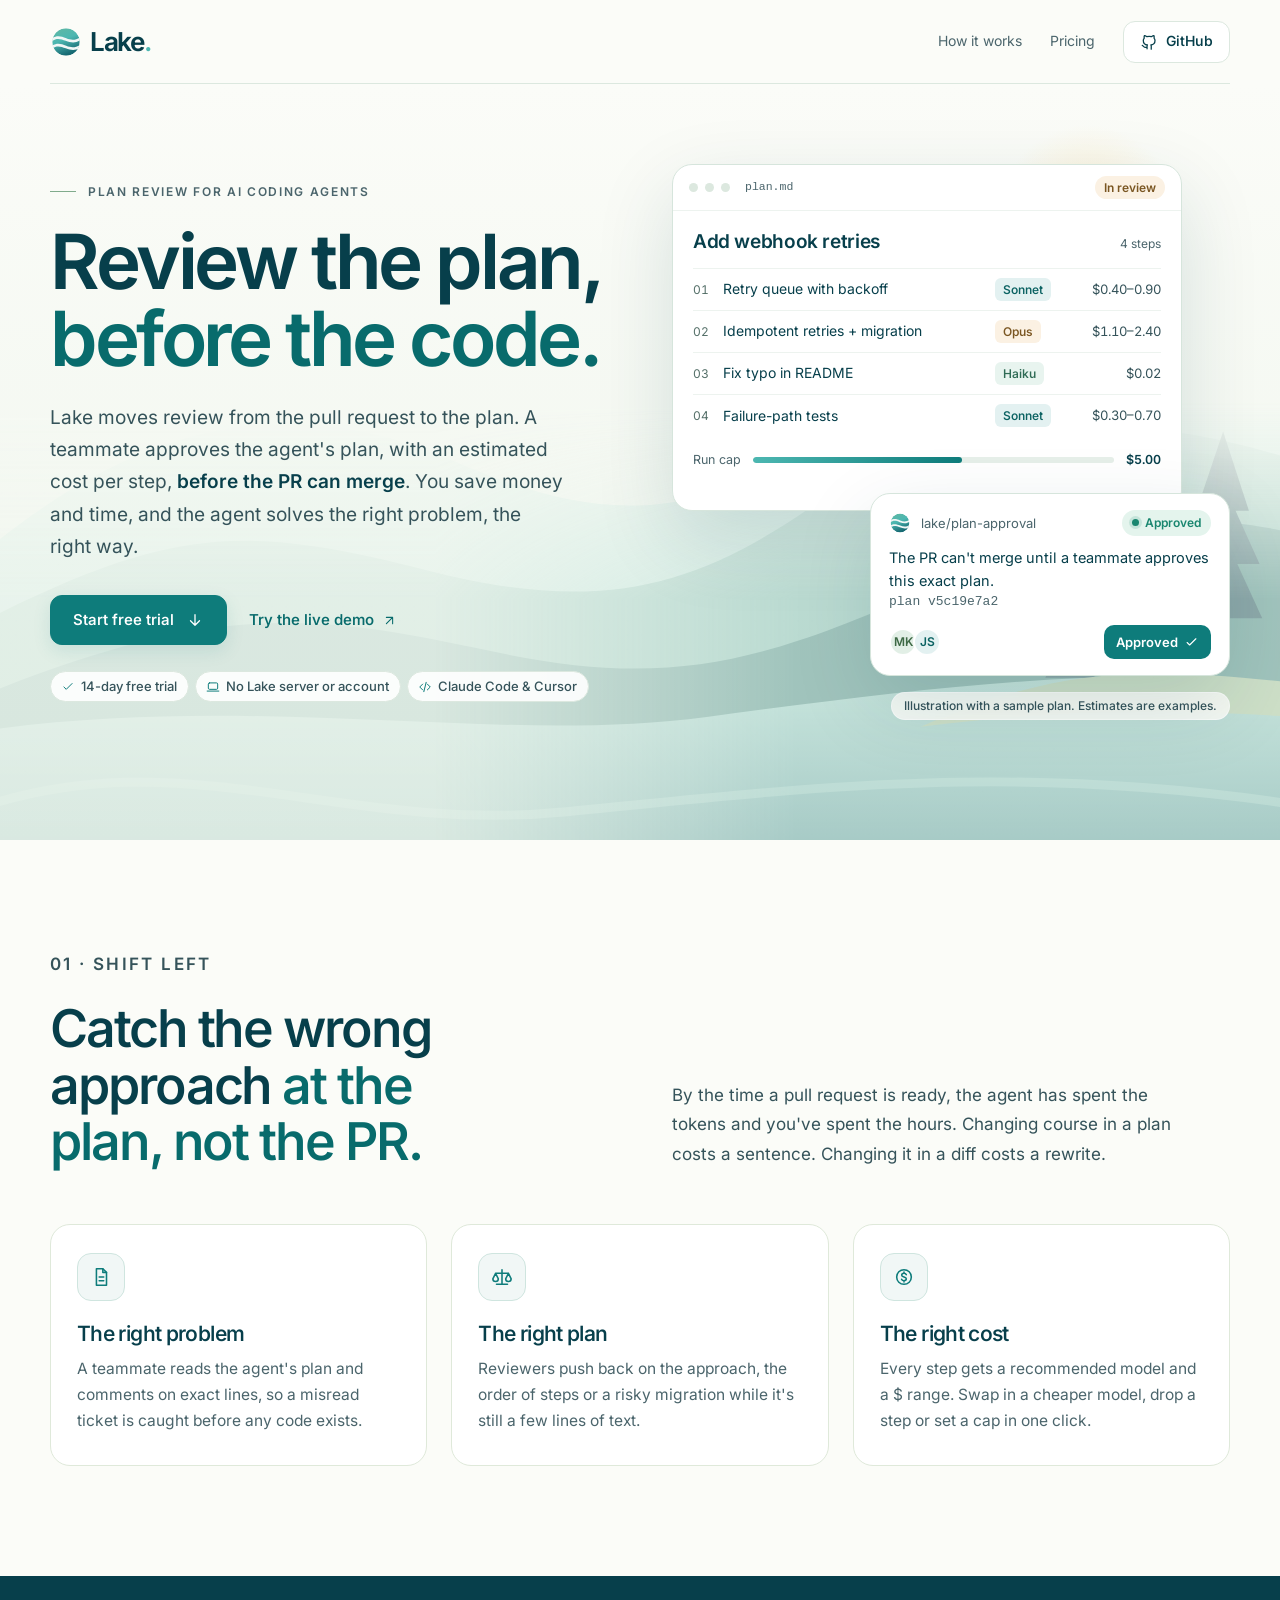
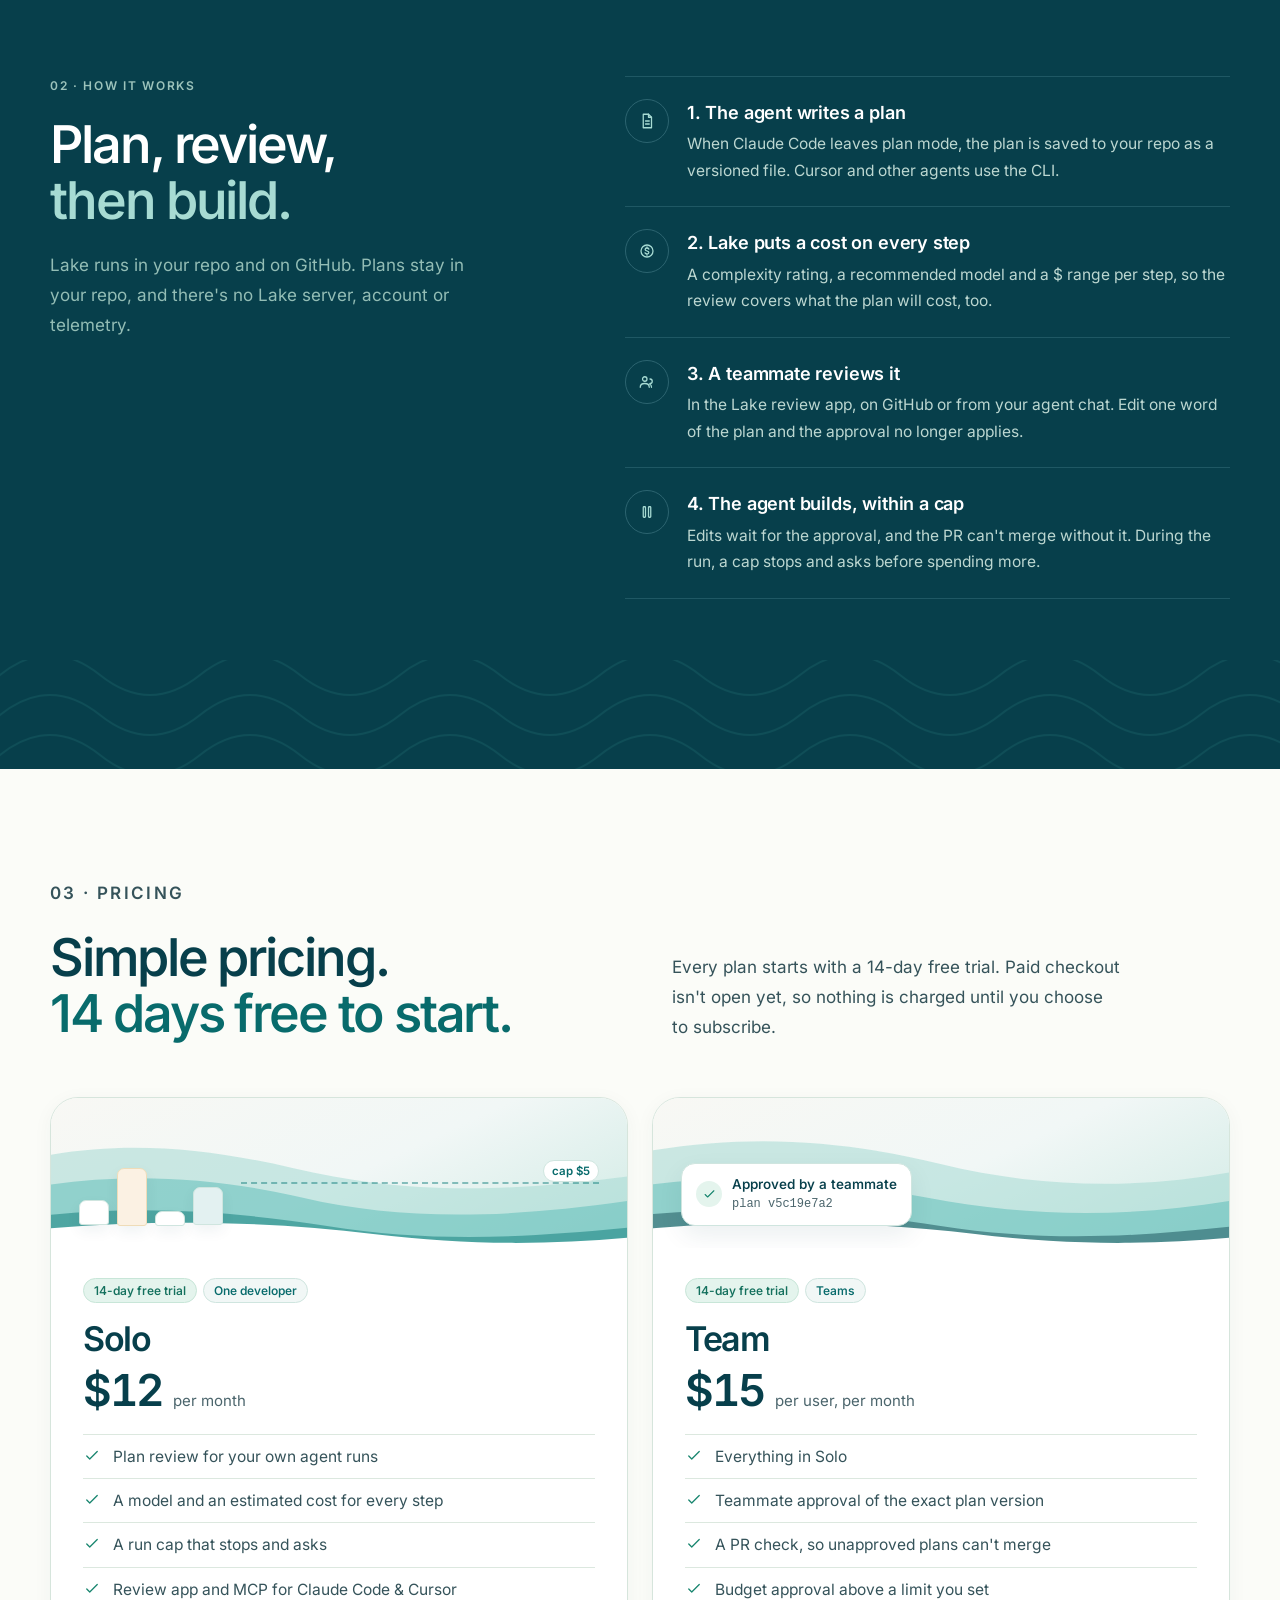
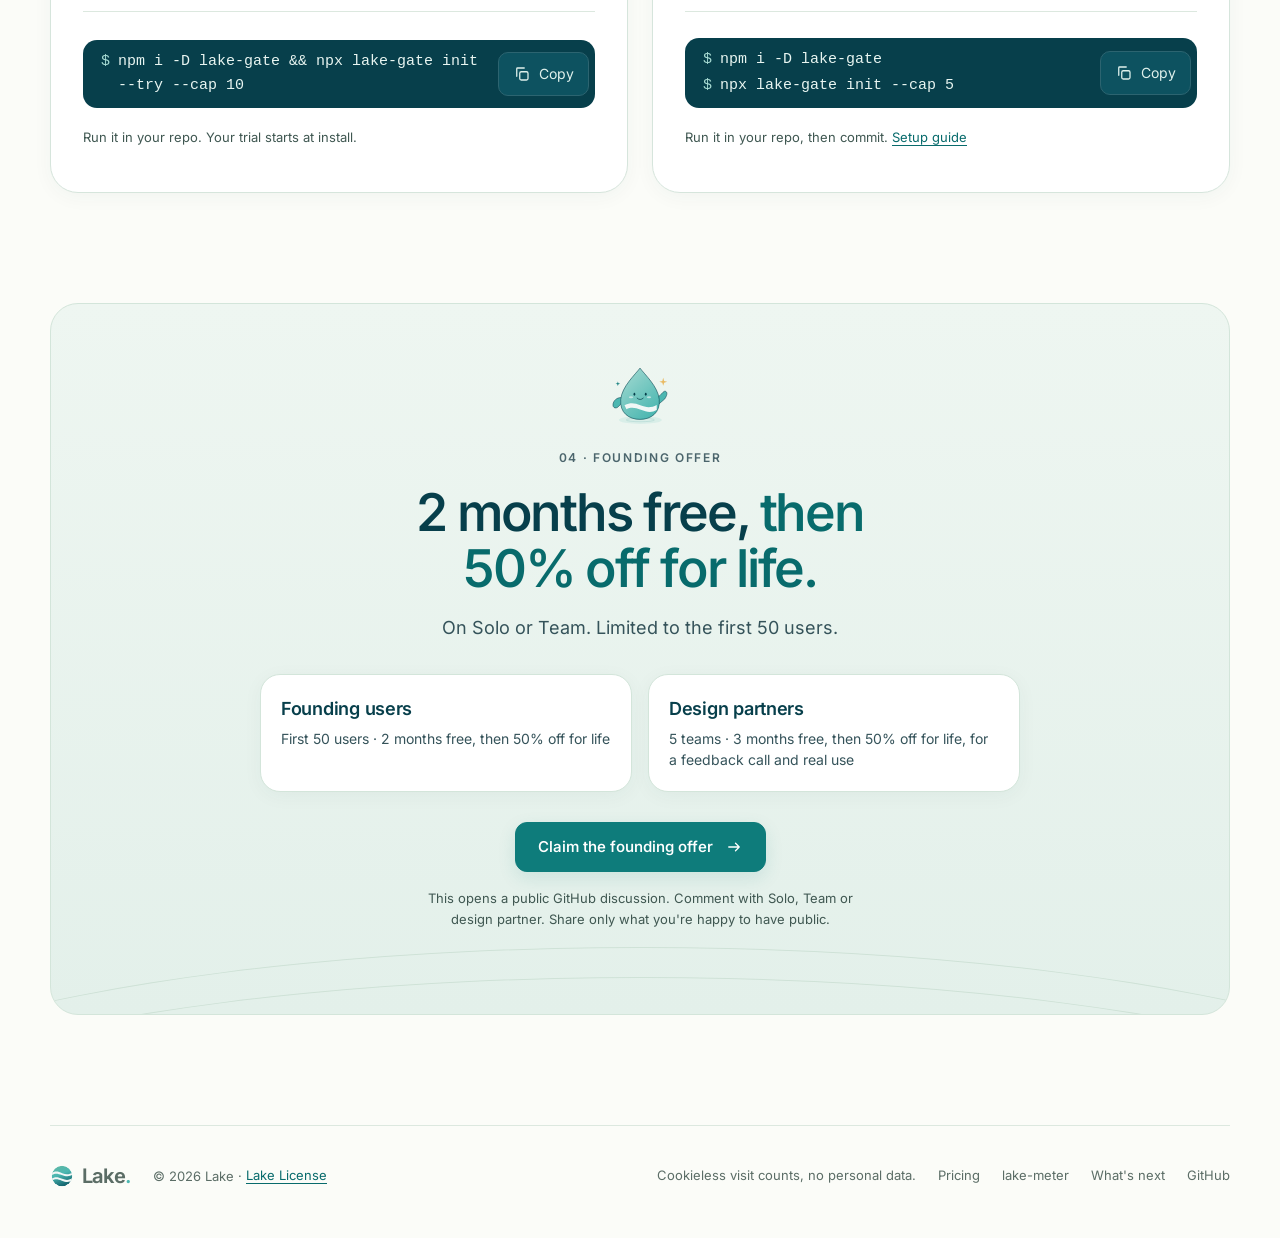
==== index.html @ 944f0ef0 "QA M-30 overclaim: canonical claim (a teammate approves the agent's plan, with an estimated cost per" ====
<!doctype html>
<html lang="en">
<head>
<meta charset="utf-8">
<meta name="viewport" content="width=device-width,initial-scale=1">
<title>Lake · Plan review for AI coding agents</title>
<meta name="description" content="Lake shifts review left: a teammate approves your coding agent's plan, with an estimated cost per step, before the PR can merge. Save money and time, and build the right thing. 14-day free trial.">
<meta name="theme-color" content="#0e7c7b">
<meta property="og:title" content="Lake · Plan review for AI coding agents">
<meta property="og:description" content="Review the plan, before the code. A cost estimate for every step, a teammate's review before implementation, and a cap that holds at run time. 14-day free trial.">
<meta property="og:type" content="website">
<meta property="og:url" content="https://getlake.dev/">
<meta property="og:site_name" content="Lake">
<meta property="og:image" content="https://getlake.dev/assets/og-home.png">
<meta property="og:image:width" content="1200">
<meta property="og:image:height" content="630">
<meta property="og:image:type" content="image/png">
<meta property="og:image:alt" content="Lake: review the plan before the code. A sample plan with a cost estimate per step, and a teammate approval.">
<meta name="twitter:card" content="summary_large_image">
<meta name="twitter:title" content="Lake · Plan review for AI coding agents">
<meta name="twitter:description" content="Review the plan, before the code. A cost estimate for every step, a teammate's review before implementation, and a cap that holds at run time. 14-day free trial.">
<meta name="twitter:image" content="https://getlake.dev/assets/og-home.png">
<meta name="twitter:image:alt" content="Lake: review the plan before the code. A sample plan with a cost estimate per step, and a teammate approval.">
<link rel="canonical" href="https://getlake.dev/">
<link rel="icon" href="/assets/logo-mark.svg">
<link rel="apple-touch-icon" href="/assets/apple-touch-icon.png">
<link rel="preload" href="/assets/inter.woff2" as="font" type="font/woff2" crossorigin>
<link rel="stylesheet" href="/assets/site.css">
<script data-goatcounter="https://lakehq.goatcounter.com/count" async src="https://gc.zgo.at/count.js"></script>
<script src="/assets/site.js" defer></script>
</head>
<body>
<a class="skip" href="#main">Skip to content</a>
<svg class="svg-library" xmlns="http://www.w3.org/2000/svg" aria-hidden="true">
  <symbol id="arrow" viewBox="0 0 24 24"><path d="M5 12h14m-5-5 5 5-5 5"/></symbol>
  <symbol id="up" viewBox="0 0 24 24"><path d="M7 17 17 7M7 7h10v10"/></symbol>
  <symbol id="down" viewBox="0 0 24 24"><path d="M12 5v14m-6-6 6 6 6-6"/></symbol>
  <symbol id="check" viewBox="0 0 24 24"><path d="m5 12 4 4L19 6"/></symbol>
  <symbol id="copy" viewBox="0 0 24 24"><rect x="9" y="9" width="11" height="11" rx="2"/><path d="M5 15V5a1 1 0 0 1 1-1h9"/></symbol>
  <symbol id="github" viewBox="0 0 24 24"><path d="M9 19c-4 1.3-4-2-6-2.5m12 5v-3.5c0-1 .1-1.4-.5-2 2.8-.3 5.5-1.4 5.5-6a4.6 4.6 0 0 0-1.3-3.2 4.2 4.2 0 0 0-.1-3.2s-1-.3-3.4 1.3a11.6 11.6 0 0 0-6 0C6.8 3.3 5.8 3.6 5.8 3.6a4.2 4.2 0 0 0-.1 3.2A4.6 4.6 0 0 0 4.4 10c0 4.6 2.7 5.7 5.5 6-.6.6-.6 1.2-.5 2V21"/></symbol>
  <symbol id="open" viewBox="0 0 24 24"><path d="M8 7 3 12l5 5m8-10 5 5-5 5M14 4l-4 16"/></symbol>
  <symbol id="laptop" viewBox="0 0 24 24"><rect x="4" y="5" width="16" height="11" rx="2"/><path d="M2 19h20"/></symbol>
  <symbol id="users" viewBox="0 0 24 24"><circle cx="9" cy="8" r="3"/><path d="M3 19c0-3 2.7-5 6-5s6 2 6 5m1-11a3 3 0 0 1 0 6m2 5c0-2-1-3.5-2.5-4.3"/></symbol>
  <symbol id="wave" viewBox="0 0 24 24"><path d="M2 9c3-3 5-3 8 0s5 3 8 0 3-2 4-2M2 15c3-3 5-3 8 0s5 3 8 0 3-2 4-2"/></symbol>
  <symbol id="ticket" viewBox="0 0 24 24"><path d="M4 7h16v3a2 2 0 0 0 0 4v3H4v-3a2 2 0 0 0 0-4V7Z"/><path d="m9.5 12 1.8 1.8 3.4-3.6"/></symbol>
  <symbol id="loop" viewBox="0 0 24 24"><path d="M17 3l3 3-3 3M4 11V9a3 3 0 0 1 3-3h13M7 21l-3-3 3-3m13-2v2a3 3 0 0 1-3 3H4"/></symbol>
  <symbol id="scale" viewBox="0 0 24 24"><path d="M12 4v16M6 20h12M5 8h14M5 8l-3 6a3 3 0 0 0 6 0L5 8Zm14 0-3 6a3 3 0 0 0 6 0l-3-6Z"/></symbol>
  <symbol id="coin" viewBox="0 0 24 24"><circle cx="12" cy="12" r="8"/><path d="M14.5 9.5c-.5-1-1.5-1.5-2.5-1.5-1.4 0-2.5.8-2.5 2s1.1 1.6 2.5 2 2.5.9 2.5 2-1.1 2-2.5 2c-1.1 0-2.1-.5-2.6-1.5M12 6.5V8m0 8v1.5"/></symbol>
  <symbol id="pause" viewBox="0 0 24 24"><rect x="7" y="5" width="3" height="14" rx="1"/><rect x="14" y="5" width="3" height="14" rx="1"/></symbol>
  <symbol id="doc" viewBox="0 0 24 24"><path d="M7 3h7l4 4v14H7z"/><path d="M14 3v4h4M10 12h5m-5 4h5"/></symbol>
</svg><header class="nav container">
  <a class="wordmark" href="/" aria-label="Lake home"><img src="/assets/logo-mark.svg" alt="" width="32" height="32"><span>Lake<span class="dot">.</span></span></a>
  <nav aria-label="Main">
    <a href="#how">How it works</a>
    <a href="#pricing" class="keep">Pricing</a>
    <a class="button compact ghost" href="https://github.com/getlake/lake" aria-label="Lake on GitHub"><svg class="i"><use href="#github"/></svg><span class="gh-label">GitHub</span></a>
  </nav>
</header>

<main id="main">
<section class="hero" aria-labelledby="hero-title">
  <img class="landscape" src="/assets/lake-editorial-scene.svg" alt="" fetchpriority="high">
  <span class="sun" aria-hidden="true"></span>
  <div class="container hero-grid">
    <div class="hero-copy">
      <p class="eyebrow"><span class="small-line"></span> Plan review for AI coding agents</p>
      <h1 id="hero-title">Review the plan, <em>before the&nbsp;code.</em></h1>
      <p class="lede">Lake moves review from the pull request to the plan. A teammate approves the agent's plan, with an estimated cost per step, <strong>before the PR can merge</strong>. You save money and time, and the agent solves the right problem, the right way.</p>
      <div class="hero-ctas">
        <a class="button" href="#start">Start free trial <svg class="i"><use href="#down"/></svg></a>
        <a class="text-link" href="/lake-gate/app/#/demo">Try the live demo <svg class="i"><use href="#up"/></svg></a>
      </div>
      <ul class="chips" aria-label="What you get">
        <li class="chip"><svg class="i"><use href="#check"/></svg>14-day free trial</li>
        <li class="chip"><svg class="i"><use href="#laptop"/></svg>No Lake server or account</li>
        <li class="chip"><svg class="i"><use href="#open"/></svg>Claude Code &amp; Cursor</li>
      </ul>
    </div>

    <div class="flow" aria-label="Illustration: a sample plan gets a cost per step, then a teammate approves it before the PR can merge">
      <div class="win plan">
        <div class="win-bar"><i></i><i></i><i></i><span>plan.md</span><span class="tag">In review</span></div>
        <div class="plan-body">
          <div class="plan-title"><b>Add webhook retries</b><small>4 steps</small></div>
          <ol>
            <li><span class="n">01</span><span class="t">Retry queue with backoff</span><span class="model m">Sonnet</span><span class="c">$0.40–0.90</span></li>
            <li><span class="n">02</span><span class="t">Idempotent retries + migration</span><span class="model h">Opus</span><span class="c">$1.10–2.40</span></li>
            <li><span class="n">03</span><span class="t">Fix typo in README</span><span class="model l">Haiku</span><span class="c">$0.02</span></li>
            <li><span class="n">04</span><span class="t">Failure-path tests</span><span class="model m">Sonnet</span><span class="c">$0.30–0.70</span></li>
          </ol>
          <div class="cap"><span>Run cap</span><span class="bar"><i style="--w:58%"></i></span><b>$5.00</b></div>
        </div>
      </div>
      <div class="win gate">
        <header><img src="/assets/logo-mark.svg" alt=""><span>lake/plan-approval</span><span class="state">Waiting</span></header>
        <p>The PR can't merge until a teammate approves this exact plan.<span>plan v5c19e7a2</span></p>
        <div class="row"><span class="avatar" aria-hidden="true">MK</span><span class="avatar" aria-hidden="true" style="margin-left:-14px;background:#e3f1f1;color:#0b6262">JS</span><span class="approve">Approve<svg class="i"><use href="#check"/></svg></span></div>
      </div>
      <span class="ripple-ring" aria-hidden="true"></span>
      <p class="visual-note">Illustration with a sample plan. Estimates are examples.</p>
    </div>
  </div>
</section>

<section class="sec container" id="why" aria-labelledby="why-title">
  <div class="sec-head">
    <div>
      <p class="section-index">01 · Shift left</p>
      <h2 id="why-title">Catch the wrong approach <em>at the plan, not the PR.</em></h2>
    </div>
    <p>By the time a pull request is ready, the agent has spent the tokens and you've spent the hours. Changing course in a plan costs a sentence. Changing it in a diff costs a rewrite.</p>
  </div>
  <div class="cards3">
    <article class="feat"><span class="ic"><svg class="i"><use href="#doc"/></svg></span><h3>The right problem</h3><p>A teammate reads the agent's plan and comments on exact lines, so a misread ticket is caught before any code exists.</p></article>
    <article class="feat"><span class="ic"><svg class="i"><use href="#scale"/></svg></span><h3>The right plan</h3><p>Reviewers push back on the approach, the order of steps or a risky migration while it's still a few lines of text.</p></article>
    <article class="feat"><span class="ic"><svg class="i"><use href="#coin"/></svg></span><h3>The right cost</h3><p>Every step gets a recommended model and a $ range. Swap in a cheaper model, drop a step or set a cap in one click.</p></article>
  </div>
</section>

<section class="core" id="how" aria-labelledby="how-title">
  <div class="container core-grid">
    <div>
      <p class="section-index">02 · How it works</p>
      <h2 id="how-title">Plan, review, <em>then build.</em></h2>
      <p class="quiet">Lake runs in your repo and on GitHub. Plans stay in your repo, and there's no Lake server, account or telemetry.</p>
    </div>
    <ol class="pillars">
      <li><span class="ic"><svg class="i"><use href="#doc"/></svg></span><div><b>1. The agent writes a plan</b><p>When Claude Code leaves plan mode, the plan is saved to your repo as a versioned file. Cursor and other agents use the CLI.</p></div></li>
      <li><span class="ic"><svg class="i"><use href="#coin"/></svg></span><div><b>2. Lake puts a cost on every step</b><p>A complexity rating, a recommended model and a $ range per step, so the review covers what the plan will cost, too.</p></div></li>
      <li><span class="ic"><svg class="i"><use href="#users"/></svg></span><div><b>3. A teammate reviews it</b><p>In the Lake review app, on GitHub or from your agent chat. Edit one word of the plan and the approval no longer applies.</p></div></li>
      <li><span class="ic"><svg class="i"><use href="#pause"/></svg></span><div><b>4. The agent builds, within a cap</b><p>Edits wait for the approval, and the PR can't merge without it. During the run, a cap stops and asks before spending more.</p></div></li>
    </ol>
  </div>
</section>

<section class="sec container" id="pricing" aria-labelledby="pricing-title">
  <div class="sec-head">
    <div>
      <p class="section-index">03 · Pricing</p>
      <h2 id="pricing-title">Simple pricing. <em>14&nbsp;days free to start.</em></h2>
    </div>
    <p>Every plan starts with a 14-day free trial. Paid checkout isn't open yet, so nothing is charged until you choose to subscribe.</p>
  </div>

  <div class="products" id="start">
    <article class="product">
      <div class="p-art" aria-hidden="true">
        <svg class="waves" viewBox="0 0 600 150" preserveAspectRatio="none"><path d="M0 70C90 40 170 46 260 70s180 30 340 0v80H0Z" fill="#a7dbd3" opacity=".55"/><path d="M0 98c90-26 180-22 270 2s190 22 330-6v56H0Z" fill="#4cb7b1" opacity=".45"/><path d="M0 124c100-18 190-14 290 4s180 12 310-4v26H0Z" fill="#0e7c7b" opacity=".5"/><path d="M0 136c120-16 230-14 330 0s180 10 270-2v16H0Z" fill="#fff"/></svg>
        <div class="mini"><div class="bars"><i></i><i></i><i></i><i></i></div><span class="capline"></span></div>
      </div>
      <div class="p-body">
        <div class="p-meta"><span class="free">14-day free trial</span><span>One developer</span></div>
        <h3>Solo</h3>
        <p class="price"><b>$12</b><span>per month</span></p>
        <ul class="incl">
          <li><svg class="i"><use href="#check"/></svg>Plan review for your own agent runs</li>
          <li><svg class="i"><use href="#check"/></svg>A model and an estimated cost for every step</li>
          <li><svg class="i"><use href="#check"/></svg>A run cap that stops and asks</li>
          <li><svg class="i"><use href="#check"/></svg>Review app and MCP for Claude Code &amp; Cursor</li>
        </ul>
        <div class="install two"><code><span class="ln"><span class="prompt">$</span><span class="cmd"><span class="nw">npm i -D lake-gate &amp;&amp;</span> <span class="nw">npx lake-gate init</span> <span class="nw">--try --cap 10</span></span></span></code><button class="copy" type="button" data-copy="npm i -D lake-gate &amp;&amp; npx lake-gate init --try --cap 10" aria-label="Copy install commands"><svg class="i"><use href="#copy"/></svg><span class="idle">Copy</span><span class="done">Copied</span></button></div>
        <p class="p-note">Run it in your repo. Your trial starts at install.</p>
      </div>
    </article>

    <article class="product">
      <div class="p-art" aria-hidden="true">
        <svg class="waves" viewBox="0 0 600 150" preserveAspectRatio="none"><path d="M0 64c110-30 200-26 300 2s200 26 300-4v88H0Z" fill="#a7dbd3" opacity=".55"/><path d="M0 96c100-24 190-18 290 4s200 20 310-8v58H0Z" fill="#4cb7b1" opacity=".45"/><path d="M0 122c110-16 200-12 300 6s190 10 300-6v28H0Z" fill="#073f4b" opacity=".45"/><path d="M0 136c120-16 230-14 330 0s180 10 270-2v16H0Z" fill="#fff"/></svg>
        <div class="mini"><div class="stamp"><span class="tick"><svg class="i"><use href="#check"/></svg></span><span>Approved by a teammate<small>plan v5c19e7a2</small></span></div></div>
      </div>
      <div class="p-body">
        <div class="p-meta"><span class="free">14-day free trial</span><span>Teams</span></div>
        <h3>Team</h3>
        <p class="price"><b>$15</b><span>per user, per month</span></p>
        <ul class="incl">
          <li><svg class="i"><use href="#check"/></svg>Everything in Solo</li>
          <li><svg class="i"><use href="#check"/></svg>Teammate approval of the exact plan version</li>
          <li><svg class="i"><use href="#check"/></svg>A PR check, so unapproved plans can't merge</li>
          <li><svg class="i"><use href="#check"/></svg>Budget approval above a limit you set</li>
        </ul>
        <div class="install two"><code><span class="ln"><span class="prompt">$</span><span class="cmd"><span class="nw">npm i -D lake-gate</span></span></span><span class="ln"><span class="prompt">$</span><span class="cmd"><span class="nw">npx lake-gate init</span> <span class="nw">--cap 5</span></span></span></code><button class="copy" type="button" data-copy="npm i -D lake-gate &amp;&amp; npx lake-gate init --cap 5" aria-label="Copy install commands"><svg class="i"><use href="#copy"/></svg><span class="idle">Copy</span><span class="done">Copied</span></button></div>
        <p class="p-note">Run it in your repo, then commit. <a href="https://github.com/getlake/lake#install">Setup guide</a></p>
      </div>
    </article>
  </div>
</section>

<section class="container" id="founding" aria-labelledby="founding-title" style="padding-bottom:110px">
  <div class="partner-card">
    <img class="ripple" src="/assets/ripple-mascot.svg" alt="" width="72" height="72">
    <p class="section-index">04 · Founding offer</p>
    <h2 id="founding-title">2 months free, <em>then 50% off for life.</em></h2>
    <p class="body">On Solo or Team. Limited to the first 50 users.</p>
    <div class="offer-row">
      <div class="offer"><b>Founding users</b><span>First 50 users · 2 months free, then 50% off for life</span></div>
      <div class="offer"><b>Design partners</b><span>5 teams · 3 months free, then 50% off for life, for a feedback call and real use</span></div>
    </div>
    <div class="partner-ctas">
      <a class="button" data-founding-cta href="https://github.com/getlake/getlake.github.io/discussions/1">Claim the founding offer <svg class="i"><use href="#arrow"/></svg></a>
    </div>
    <p class="microcopy">This opens a public GitHub discussion. Comment with Solo, Team or design partner. Share only what you're happy to have public.</p>
  </div>
</section>
</main>

<footer class="footer container">
  <a class="wordmark small" href="/" aria-label="Lake home"><img src="/assets/logo-mark.svg" alt="" width="24" height="24"><span>Lake<span class="dot">.</span></span></a>
  <span>© 2026 Lake · <a href="/license/">Lake License</a></span>
  <span class="grow"></span>
  <span>Cookieless visit counts, no personal data.</span>
  <nav class="foot-links" aria-label="Footer"><a href="#pricing">Pricing</a><a href="/lake-meter/">lake-meter</a><a href="/platform/">What's next</a><a href="https://github.com/getlake/lake">GitHub</a></nav>
</footer>
</body>
</html>
---- assets/site.css ----
/* getlake.dev: shared with the lake-meter and lake-gate landing system (tokens from /design/tokens.json) */
@font-face{font-family:Inter;src:url(/assets/inter.woff2) format('woff2');font-weight:100 900;font-style:normal;font-display:swap}
:root{--ink:#073f4b;--ink-2:#35535a;--teal:#0e7c7b;--teal-d:#086b6c;--aqua:#4cb7b1;--mint:#a7dbd3;--mist:#f1f7f6;--paper:#fbfcf8;--sage:#f1f6ed;--line:#dce8df;--muted:#4b656c;--sun:#e9ba63;--warm:#c8a35e;--warm-bg:#fbf1e3;--ok:#19866f;--ok-bg:#e4f4ed;--ease:cubic-bezier(.2,.8,.2,1);--mono:ui-monospace,SFMono-Regular,Menlo,Consolas,monospace;font-family:Inter,-apple-system,BlinkMacSystemFont,"Segoe UI",sans-serif;color:var(--ink);background:var(--paper)}
*{box-sizing:border-box}html{scroll-behavior:smooth}body{margin:0;font-size:16px;line-height:1.6;-webkit-font-smoothing:antialiased;overflow-x:hidden}
a{color:inherit;text-decoration:none}h1,h2,h3,p{margin:0}button{font:inherit;cursor:pointer}ul,ol{margin:0;padding:0;list-style:none}
h1,h2,h3{font-weight:550;letter-spacing:-.03em;line-height:1.08}
em{font-style:normal;color:var(--teal-d)}
code{font-family:var(--mono);font-size:.86em;background:#e9f2ee;border-radius:5px;padding:1px 5px;color:#0b5a5c}
:focus-visible{outline:2px solid var(--teal);outline-offset:4px;border-radius:6px}
svg.i{width:18px;height:18px;fill:none;stroke:currentColor;stroke-width:1.7;stroke-linecap:round;stroke-linejoin:round;flex-shrink:0}
.svg-library{position:absolute;width:0;height:0;overflow:hidden}
.container{width:calc(100% - 96px);max-width:1180px;margin:0 auto}
.skip{position:absolute;left:12px;top:-60px;background:var(--ink);color:#fff;padding:10px 14px;border-radius:10px;z-index:9}.skip:focus{top:12px}

/* header */
.nav{height:84px;display:flex;align-items:center;gap:24px;border-bottom:1px solid var(--line);position:relative;z-index:2}
.wordmark{display:flex;align-items:center;gap:8px;font-weight:650;font-size:26px;letter-spacing:-.05em;min-height:44px}
.wordmark img{transition:transform .5s var(--ease)}.wordmark:hover img{transform:rotate(-14deg)}
.wordmark .dot{color:var(--aqua)}
.product-tag{font-size:12px;letter-spacing:.02em;font-weight:550;color:var(--teal-d);background:var(--mist);border:1px solid #cfe5df;border-radius:999px;padding:3px 10px;margin-left:4px}
.nav nav{margin-left:auto;display:flex;align-items:center;gap:28px;font-size:14px}
.nav nav>a:not(.button){min-height:44px;display:flex;align-items:center;color:var(--muted);position:relative}
.nav nav>a:not(.button):after{content:'';position:absolute;left:0;right:0;bottom:8px;height:1px;background:var(--teal);transform:scaleX(0);transform-origin:left;transition:transform .25s var(--ease)}
.nav nav>a:not(.button):hover{color:var(--teal-d)}.nav nav>a:not(.button):hover:after{transform:none}

/* buttons */
.button{display:inline-flex;align-items:center;justify-content:center;gap:12px;min-height:50px;padding:0 22px;border-radius:12px;background:var(--teal);border:1px solid var(--teal);color:#fff;font-size:15px;font-weight:550;white-space:nowrap;box-shadow:0 6px 18px #0e7c7b1f;transition:transform .18s var(--ease),background .18s,box-shadow .18s}
.button:hover{background:var(--teal-d);transform:translateY(-2px);box-shadow:0 10px 24px #0e7c7b2e}.button:active{transform:translateY(1px)}
.button .i{transition:transform .2s var(--ease)}.button:hover .i{transform:translateX(3px)}
.button.compact{min-height:42px;padding:0 16px;font-size:14px;gap:8px}
.button.ghost{background:#fff;color:var(--ink);border-color:var(--line);box-shadow:none}.button.ghost:hover{background:var(--mist)}
.button.ghost:hover .i{transform:none}
.text-link{display:inline-flex;align-items:center;gap:8px;min-height:44px;font-size:15px;font-weight:550;color:var(--teal-d)}.text-link:hover{text-decoration:underline;text-underline-offset:4px}.text-link .i{width:15px;height:15px}

.eyebrow,.section-index{font-size:12px;letter-spacing:.14em;font-weight:600;color:var(--muted);text-transform:uppercase}
.eyebrow{display:flex;align-items:center;gap:12px}.small-line{width:26px;height:1px;background:#80ab8c;display:inline-block}
.microcopy{font-size:13px;color:#3f5751;margin-top:16px;max-width:460px}
.hero .microcopy{color:var(--ink);font-weight:500}

/* hero */
.hero{position:relative;overflow:hidden;background:linear-gradient(180deg,var(--paper),#eef5ec);padding:80px 0 120px;isolation:isolate}
.landscape{position:absolute;inset:auto 0 0 0;width:100%;height:58%;object-fit:cover;object-position:50% 70%;opacity:.42;z-index:-1;mask-image:linear-gradient(to bottom,transparent,#000 45%),linear-gradient(90deg,#0000004d 0,#0000004d 34%,#000 62%);-webkit-mask-image:linear-gradient(to bottom,transparent,#000 45%),linear-gradient(90deg,#0000004d 0,#0000004d 34%,#000 62%);mask-composite:intersect;-webkit-mask-composite:source-in}
@media(max-width:900px){.landscape{mask-image:linear-gradient(to bottom,transparent,#000 45%);-webkit-mask-image:linear-gradient(to bottom,transparent,#000 45%)}}
.sun{position:absolute;width:180px;height:180px;border-radius:50%;background:radial-gradient(circle,#fdf0d2 0,#fdf0d200 70%);right:8%;top:40px;z-index:-1}
.hero-grid{display:grid;grid-template-columns:1fr 1fr;gap:64px;align-items:center}
.hero h1{font-weight:620;font-size:clamp(44px,6.2vw,76px);letter-spacing:-.045em;line-height:1.02;margin:22px 0 24px;max-width:620px;text-wrap:balance}
.lede{font-size:19px;line-height:1.7;color:var(--ink-2);max-width:520px}.lede strong{color:var(--ink);font-weight:600}
.hero-ctas{display:flex;align-items:center;gap:22px;margin-top:32px;flex-wrap:wrap}
.chips{display:flex;flex-wrap:wrap;gap:6px;margin-top:26px}
.chip{display:inline-flex;align-items:center;gap:6px;font-size:13px;font-weight:500;color:var(--ink-2);background:#ffffffe6;border:1px solid var(--line);border-radius:999px;padding:4px 11px 4px 10px;white-space:nowrap}
.chip .i{width:14px;height:14px;color:var(--teal)}

/* hero visual: a plan flows through lake-meter, then lake-gate */
.flow{position:relative;min-height:430px}
.win{background:#fff;border:1px solid #d6e5dc;border-radius:20px;box-shadow:0 28px 80px #073f4b24;overflow:hidden}
.win-bar{display:flex;align-items:center;gap:7px;padding:11px 16px;border-bottom:1px solid #edf3ef;font-size:12px;color:var(--muted)}
.win-bar i{width:9px;height:9px;border-radius:50%;background:#dce8df;flex-shrink:0}.win-bar span{margin-left:8px;white-space:nowrap;overflow:hidden;text-overflow:ellipsis;font-family:var(--mono);font-size:11.5px}
.win-bar .tag{flex-shrink:0;overflow:visible;margin-left:auto;font-family:inherit;font-size:12px;font-weight:600;letter-spacing:0;color:#7a5622;background:var(--warm-bg);border-radius:999px;padding:2px 9px}
.plan{margin-right:48px;margin-bottom:0;animation:rise .6s var(--ease) both}
.plan-body{padding:16px 20px 18px}
.plan-title{display:flex;justify-content:space-between;align-items:baseline;gap:12px;margin-bottom:10px}
.plan-title b{font-size:19px;font-weight:600;letter-spacing:-.02em}.plan-title small{font-size:12px;color:var(--muted)}
.plan li{display:grid;grid-template-columns:20px 1fr 64px 92px;gap:10px;align-items:center;padding:9px 0;border-top:1px solid #edf3ef;font-size:14px;animation:rise .45s var(--ease) both}
.plan li:nth-child(1){animation-delay:.25s}.plan li:nth-child(2){animation-delay:.33s}.plan li:nth-child(3){animation-delay:.41s}.plan li:nth-child(4){animation-delay:.49s}
.plan li .n{font-size:12px;color:#557069;font-variant-numeric:tabular-nums}
.plan li .t{white-space:nowrap;overflow:hidden;text-overflow:ellipsis}
.model{justify-self:start;font-size:12px;font-weight:550;border-radius:6px;padding:2px 8px}.model.l{background:#e8f4ef;color:#2f6b55}.model.m{background:#e3f1f1;color:#0b6262}.model.h{background:var(--warm-bg);color:#7a5622}
.plan li .c{font-size:13px;text-align:right;font-variant-numeric:tabular-nums;color:var(--ink-2)}
.cap{display:flex;align-items:center;gap:12px;margin-top:14px;padding-bottom:22px;font-size:12.5px;color:var(--muted)}
.cap .bar{flex:1;height:6px;border-radius:9px;background:#e6efe9;overflow:hidden}.cap .bar i{display:block;height:100%;width:0;border-radius:9px;background:linear-gradient(90deg,var(--aqua),var(--teal));animation:fill 1.3s var(--ease) .7s forwards}
.cap b{color:var(--ink);font-weight:600;font-variant-numeric:tabular-nums}
.gate{position:relative;width:min(360px,82%);margin:-18px 0 0 auto;padding:16px 18px;animation:rise .6s var(--ease) .55s both;z-index:1}
.gate header{display:flex;align-items:center;gap:10px;font-size:13px;color:var(--muted)}
.gate header img{width:22px;height:22px}.gate header span:not(.state){white-space:nowrap;overflow:hidden;text-overflow:ellipsis;min-width:0}.state{flex-shrink:0}
.state{margin-left:auto;display:inline-flex;align-items:center;gap:6px;font-size:12px;font-weight:600;border-radius:999px;padding:3px 10px;background:var(--warm-bg);color:#7a5622;transition:background .3s,color .3s}
.state:before{content:'';width:7px;height:7px;border-radius:50%;background:var(--warm);transition:background .3s}
.gate p{font-size:14.5px;margin-top:10px;color:var(--ink)}.gate p span{color:var(--muted);font-size:13px;display:block;font-family:var(--mono)}
.gate .row{display:flex;align-items:center;gap:10px;margin-top:12px}
.avatar{width:28px;height:28px;border-radius:50%;background:#e2efe6;display:grid;place-items:center;font-size:12px;font-weight:600;color:#3e6945;border:2px solid #fff;flex-shrink:0}
.approve{margin-left:auto;display:inline-flex;align-items:center;gap:6px;font-size:13px;font-weight:600;border-radius:10px;padding:7px 12px;background:var(--ink);color:#fff;transition:background .3s,transform .15s}
.approve .i{width:15px;height:15px;stroke-dasharray:24;stroke-dashoffset:24;transition:stroke-dashoffset .35s var(--ease) .1s;display:none}
.flow.ok .state{background:var(--ok-bg);color:var(--ok)}.flow.ok .state:before{background:var(--ok);box-shadow:0 0 0 3px #19866f26}
.flow.ok .approve{background:var(--teal)}.flow.ok .approve .i{display:block;stroke-dashoffset:0}
.flow.press .approve{transform:scale(.95)}
.ripple-ring{position:absolute;right:16%;bottom:-6px;width:120px;height:26px;border:1px solid #9fd0c7;border-radius:50%;opacity:0;pointer-events:none}
.flow.ok .ripple-ring{animation:ripple 1.4s var(--ease) forwards}
.visual-note{width:fit-content;margin:16px 0 0 auto;font-size:12px;font-weight:500;color:var(--ink-2);background:#fbfcf8e0;border:1px solid #ffffffa0;border-radius:999px;padding:3px 12px;backdrop-filter:blur(4px);-webkit-backdrop-filter:blur(4px)}
@keyframes rise{from{opacity:0;transform:translateY(14px)}}
@keyframes fill{to{width:var(--w,58%)}}
@keyframes ripple{0%{opacity:.9;transform:scale(.4)}100%{opacity:0;transform:scale(2.2)}}

/* sections */
section{scroll-margin-top:20px}
section h2{text-wrap:balance;font-size:52px;letter-spacing:-.04em;line-height:1.08}
.sec{padding:110px 0}
.sec-head{display:grid;grid-template-columns:1fr 1fr;gap:64px;align-items:end;margin-bottom:54px}
.sec-head h2{margin-top:22px}.sec-head p{font-size:17px;line-height:1.75;color:var(--ink-2);max-width:500px}

/* product cards */
.products{display:grid;grid-template-columns:1fr 1fr;gap:24px}
.product{position:relative;display:flex;flex-direction:column;background:#fff;border:1px solid #d6e5dc;border-radius:28px;overflow:hidden;box-shadow:0 4px 20px #073f4b0b;transition:transform .3s var(--ease),box-shadow .3s var(--ease),border-color .3s}
.product:hover{transform:translateY(-4px);box-shadow:0 26px 60px #073f4b1c;border-color:#bcd9cf}
.p-art{position:relative;height:150px;overflow:hidden;background:linear-gradient(155deg,#f8f8f4,#f1f7f6 52%,#cfeae4)}
.p-art .waves{position:absolute;left:-10%;right:-10%;bottom:0;height:100%;width:120%;transition:transform 1.2s var(--ease)}
.product:hover .p-art .waves{transform:translateX(-4%)}
.p-art .mini{position:absolute;left:28px;bottom:22px;right:28px;display:flex;align-items:flex-end;gap:8px}
.p-body{padding:30px 32px 32px;display:flex;flex-direction:column;flex:1}
.p-meta{display:flex;flex-wrap:wrap;gap:6px;margin-bottom:18px}
.p-meta span{font-size:12px;font-weight:550;color:var(--teal-d);background:var(--mist);border:1px solid #cfe5df;border-radius:999px;padding:2px 10px}
.p-meta span.free{background:var(--ok-bg);border-color:#c8e6d8;color:var(--ok)}
.product h3{font-size:34px;letter-spacing:-.04em;font-weight:600}
.product .line{font-size:20px;letter-spacing:-.02em;color:var(--teal-d);margin-top:6px;line-height:1.35;font-weight:500}
.product .desc{color:var(--muted);margin-top:14px;font-size:15.5px;line-height:1.7}
.install{display:flex;align-items:center;justify-content:space-between;gap:12px;margin-top:26px;background:var(--ink);border-radius:14px;padding:6px 6px 6px 18px}
.install code{background:none;color:#e8f5f1;font-size:15px;padding:0;white-space:nowrap}.install .prompt{color:var(--mint);margin-right:8px}
.copy{display:inline-flex;align-items:center;gap:8px;min-height:44px;padding:0 14px;border-radius:10px;border:1px solid #2c6470;background:#0d5260;color:#dff1ec;font-size:14px;transition:background .18s}.copy:hover{background:#12606f}
.copy .done{display:none}.copy.copied .done{display:inline}.copy.copied .idle{display:none}
.p-ctas{display:flex;align-items:center;gap:20px;margin-top:auto;padding-top:24px;flex-wrap:wrap}

/* mini art */
.bars{display:flex;align-items:flex-end;gap:8px;height:74px}
.bars i{width:30px;border-radius:7px 7px 3px 3px;background:#fff;border:1px solid #cfe5df;box-shadow:0 6px 14px #073f4b10;transform-origin:bottom;animation:grow .7s var(--ease) both}
.bars i:nth-child(1){height:34%;animation-delay:.05s}.bars i:nth-child(2){height:78%;background:var(--warm-bg);border-color:#efdcb8;animation-delay:.12s}.bars i:nth-child(3){height:20%;animation-delay:.19s}.bars i:nth-child(4){height:52%;background:#e3f1f1;animation-delay:.26s}
.capline{flex:1;align-self:center;margin-left:10px;border-top:2px dashed #0e7c7b77;position:relative;top:-6px}
.capline:after{content:'cap $5';position:absolute;right:0;top:-24px;font-size:11.5px;font-weight:600;color:var(--teal-d);background:#fff;border:1px solid #cfe5df;border-radius:999px;padding:1px 8px}
.stamp{display:flex;align-items:center;gap:10px;background:#fff;border:1px solid #cfe5df;border-radius:14px;padding:10px 14px;box-shadow:0 10px 24px #073f4b14;font-size:13.5px;font-weight:550}
.stamp .tick{width:26px;height:26px;border-radius:50%;background:var(--ok-bg);color:var(--ok);display:grid;place-items:center}.stamp .tick .i{width:15px;height:15px}
.stamp small{display:block;font-weight:400;color:var(--muted);font-size:12px;font-family:var(--mono)}
@keyframes grow{from{transform:scaleY(.1);opacity:0}}

/* open core band */
.core{background:var(--ink);color:#e6f2ef;padding:100px 0 170px;position:relative;overflow:hidden}
.core:after{content:'';position:absolute;inset:auto -10% -1px;height:110px;background:url(/assets/flow-pattern.svg) repeat-x center/400px 160px;opacity:.6;pointer-events:none}
.core .section-index{color:#9cc3bb}.core h2{margin-top:22px;color:#fff}.core em{color:var(--mint)}
.core-grid{display:grid;grid-template-columns:.9fr 1.1fr;gap:80px;align-items:start}
.pillars li{display:grid;grid-template-columns:44px 1fr;gap:18px;padding:22px 0;border-bottom:1px solid #1f5864}.pillars li:first-child{border-top:1px solid #1f5864}
.pillars .ic{width:44px;height:44px;border-radius:50%;border:1px solid #2c6470;display:grid;place-items:center;color:var(--mint)}
.pillars b{display:block;color:#fff;font-weight:600;font-size:18px;letter-spacing:-.01em;margin-bottom:4px}
.pillars p{color:#bcd7d1;font-size:15.5px;line-height:1.7}
.pillars .paid{font-size:12px;letter-spacing:0;font-weight:600;color:#3a2c10;background:var(--sun);border-radius:999px;padding:2px 8px;margin-left:8px;vertical-align:2px}
.core .quiet{color:#93bdb5;font-size:17px;line-height:1.75;margin-top:22px;max-width:440px}

/* teaser / CTA card */
.partner-card{position:relative;overflow:hidden;text-align:center;background:linear-gradient(180deg,#eef6f1,#e3f0ea);border:1px solid #d3e5da;border-radius:28px;padding:56px 32px 84px}
.partner-card:before,.partner-card:after{content:'';position:absolute;width:150%;height:420px;left:-25%;border:1px solid #cfe2d7;border-radius:50%;bottom:-385px;pointer-events:none}.partner-card:after{bottom:-355px}
.ripple{display:block;margin:0 auto 16px;transition:transform .5s var(--ease)}.partner-card:hover .ripple{transform:rotate(-6deg) translateY(-3px)}
.partner-card h2{margin:18px auto 16px;max-width:720px}
.partner-card .body{font-size:18px;color:var(--ink-2);max-width:580px;margin:0 auto;line-height:1.7}
.partner-ctas{display:flex;justify-content:center;align-items:center;gap:22px;margin-top:30px;flex-wrap:wrap;position:relative;z-index:1}
.partner-card .microcopy{margin:16px auto 0;position:relative;z-index:1}

/* platform page */
.preview{position:relative;min-height:420px}
.pv{margin-right:36px;animation:rise .6s var(--ease) both}
.pv-body{padding:8px 20px 16px}
.tk{display:grid;grid-template-columns:62px 1fr auto;gap:12px;align-items:center;padding:12px 0;border-bottom:1px solid #edf3ef;font-size:14px;animation:rise .45s var(--ease) both}
.tk:nth-child(1){animation-delay:.2s}.tk:nth-child(2){animation-delay:.3s}.tk:nth-child(3){animation-delay:.4s}.tk:last-child{border-bottom:0}
.tk .id{font-family:var(--mono);font-size:12px;color:#557069}
.tk .t b{display:block;font-weight:550}.tk .t span{font-size:12.5px;color:var(--muted)}
.flag{font-size:12px;font-weight:600;border-radius:999px;padding:3px 10px;white-space:nowrap}.flag.warn{background:var(--warm-bg);color:#7a5622}.flag.ok{background:var(--ok-bg);color:var(--ok)}.flag.blk{background:#fcecef;color:#a13a49}
.trade{position:relative;width:min(380px,86%);margin:-22px 0 0 auto;padding:16px 18px;animation:rise .6s var(--ease) .55s both;z-index:1}
.trade header{font-size:12px;font-weight:600;color:var(--muted)}
.trade p{font-size:15px;font-weight:550;margin:6px 0 12px}
.opts{display:grid;grid-template-columns:1fr 1fr;gap:8px}
.opt{border:1px solid var(--line);border-radius:12px;padding:10px 12px;font-size:12.5px;color:var(--muted);transition:border-color .3s,background .3s}
.opt b{display:block;color:var(--ink);font-size:13.5px;font-weight:600;margin-bottom:2px}
.preview.pick .opt.b{border-color:var(--teal);background:#eef8f5}
.preview.pick .opt.b b:after{content:'';display:inline-block;vertical-align:-2px;margin-left:6px;width:13px;height:13px;background:var(--teal);-webkit-mask:url("data:image/svg+xml,%3Csvg xmlns='http://www.w3.org/2000/svg' viewBox='0 0 24 24' fill='none' stroke='%23000' stroke-width='2.4' stroke-linecap='round' stroke-linejoin='round'%3E%3Cpath d='m5 12 4 4L19 6'/%3E%3C/svg%3E") center/contain no-repeat;mask:url("data:image/svg+xml,%3Csvg xmlns='http://www.w3.org/2000/svg' viewBox='0 0 24 24' fill='none' stroke='%23000' stroke-width='2.4' stroke-linecap='round' stroke-linejoin='round'%3E%3Cpath d='m5 12 4 4L19 6'/%3E%3C/svg%3E") center/contain no-repeat;animation:rise .3s var(--ease) both}

.cards3{display:grid;grid-template-columns:repeat(3,1fr);gap:24px}
.feat{background:#fff;border:1px solid #dfe9da;border-radius:20px;padding:28px 26px 30px;transition:transform .3s var(--ease),box-shadow .3s}
.feat:hover{transform:translateY(-3px);box-shadow:0 20px 44px #073f4b14}
.feat .ic{width:48px;height:48px;border-radius:14px;background:var(--mist);border:1px solid #cfe5df;display:grid;place-items:center;color:var(--teal)}.feat .ic .i{width:22px;height:22px}
.feat h3{font-size:21px;margin:22px 0 10px}.feat p{font-size:15.5px;color:var(--muted);line-height:1.7}
.ontop{display:flex;align-items:center;gap:28px;margin-top:28px;padding:22px 26px;border-radius:20px;background:var(--sage);border:1px solid #e1ead9}
.stack{display:flex;align-items:center;gap:10px;flex-shrink:0}
.stack span{font-size:13px;font-weight:600;border-radius:10px;padding:8px 12px;background:#fff;border:1px solid var(--line)}
.stack span.lk{background:var(--teal);color:#fff;border-color:var(--teal)}
.stack .plus{border:0;background:none;padding:0;color:var(--muted)}
.ontop p{font-size:15.5px;color:var(--ink-2);line-height:1.65}

.tools2{display:grid;grid-template-columns:1fr 1fr;gap:20px}
.tool{display:flex;gap:18px;align-items:flex-start;background:#fff;border:1px solid #d6e5dc;border-radius:20px;padding:24px;transition:transform .3s var(--ease),border-color .3s,box-shadow .3s}
.tool:hover{transform:translateY(-3px);border-color:#bcd9cf;box-shadow:0 20px 44px #073f4b14}
.tool img{width:40px;height:40px}
.tool b{font-size:20px;letter-spacing:-.02em;font-weight:600}.tool p{color:var(--muted);font-size:15px;margin-top:4px;line-height:1.65}
.tool .text-link{min-height:36px;margin-top:6px}
.note{font-size:14px;color:#5a6a63;border-left:2px solid #cddcc4;padding-left:14px;margin-top:24px;max-width:640px}
.split{display:grid;grid-template-columns:1fr 1fr;gap:80px;align-items:start}
.split h2{margin-top:22px}.split .who{font-size:20px;line-height:1.6;color:var(--ink-2);margin-top:22px;max-width:520px;letter-spacing:-.01em}
.gets li{display:flex;gap:16px;align-items:flex-start;padding:20px 0;border-bottom:1px solid var(--line);font-size:17px}.gets li:first-child{border-top:1px solid var(--line)}
.gets .tick{width:30px;height:30px;border-radius:50%;background:var(--ok-bg);color:var(--ok);display:grid;place-items:center;flex-shrink:0}.gets .tick .i{width:16px;height:16px}
.gets-note{font-size:15px;color:var(--muted);margin-top:18px}

.sec-head.solo{grid-template-columns:1fr;margin-bottom:44px}
.gets-title{font-size:13px;font-weight:600;letter-spacing:0;color:var(--muted);margin:0 0 14px;line-height:1.4}
.nav .short{display:none}
/* footer */
.footer{display:flex;align-items:center;gap:22px;padding:28px 0 40px;font-size:13px;color:#5b6d66;border-top:1px solid var(--line);flex-wrap:wrap}.foot-links{display:flex;gap:22px;flex-wrap:wrap}
.footer .grow{flex:1}.wordmark.small{font-size:20px}.footer a:not(.wordmark){min-height:44px;display:inline-flex;align-items:center}.footer a:not(.wordmark):hover{color:var(--teal-d)}

/* responsive */
@media(max-width:1100px){.container{width:calc(100% - 64px)}.hero-grid,.sec-head,.split,.core-grid{gap:44px}section h2{font-size:44px}.plan{margin-right:20px}}
@media(max-width:900px){.hero-grid,.sec-head,.split,.core-grid,.products,.tools2{grid-template-columns:1fr}.cards3{grid-template-columns:1fr}.hero{padding:48px 0 80px}.nav nav>a:not(.button):not(.keep){display:none}.flow,.preview{min-height:0;max-width:560px}.sec-head{margin-bottom:36px}}
@media(max-width:560px){body{font-size:15px}.container{width:calc(100% - 40px)}.nav{height:70px;gap:12px}.wordmark{font-size:23px}.nav nav{gap:16px}
.hero{padding:36px 0 64px}.hero h1{font-size:44px;margin:18px 0 18px}.lede{font-size:17px}.hero-ctas{gap:6px 18px;margin-top:24px}.hero-ctas .button{flex:1 1 100%}.chips{margin-top:20px}
section h2{font-size:34px}.sec{padding:70px 0}.core{padding:70px 0}
.plan{margin-right:0;transform:none}.plan-body{padding:14px 14px 16px}.plan li{grid-template-columns:16px 1fr auto;gap:8px}.plan li .c{display:none}.eyebrow{letter-spacing:.1em;font-size:11.5px}.plan-title b{font-size:17px}
.gate{transform:none;width:92%;margin-top:-14px}.visual-note{margin-left:0;border-radius:12px}
.p-body{padding:24px 20px 24px}.p-art{height:120px}.product{border-radius:22px}.product h3{font-size:30px}.product .line{font-size:18px}.install{padding-left:14px}.install code{font-size:13.5px}.copy .idle,.copy .done{display:none!important}.copy{padding:0 12px}.copy.copied{background:var(--teal)}
.partner-card{padding:44px 20px 40px;border-radius:22px}.partner-card .body{font-size:16px}.partner-ctas .button{width:100%}
.pv{margin-right:0;transform:none}.pv-body{padding:4px 14px 12px}.tk{grid-template-columns:1fr auto;gap:4px 10px}.tk .id{grid-column:1/-1}.trade{transform:none;width:94%;margin-top:-12px}
.ontop{flex-direction:column;align-items:flex-start;gap:16px;padding:20px}.tool{padding:20px}.split h2{margin-top:22px}.split .who{font-size:18px}
.nav nav>a{white-space:nowrap}.gh-label{display:none}.button.compact.ghost{width:44px;height:44px;padding:0}.sec-head,.split,.core-grid{gap:20px}.split{gap:36px}.core .quiet{margin-top:16px}
.footer{flex-direction:column;align-items:flex-start;gap:6px;padding-bottom:32px}.footer .grow{display:none}.foot-links{gap:0 20px;margin-top:6px}
.eyebrow .small-line{display:none}.p-ctas{gap:4px 16px}.p-ctas .button{flex:1 1 100%}.p-ctas .text-link{margin:0 auto}.core{padding:70px 0 140px}.partner-card{padding-bottom:64px}}
@media(max-width:400px){.trade{width:100%}.opt{padding:10px}.opt b{white-space:nowrap}.win-bar i{display:none}.win-bar span{margin-left:0}.win-bar .tag{margin-left:auto}.nav{gap:8px}.nav nav{gap:12px}.wordmark{font-size:21px;gap:6px}.wordmark img{width:28px;height:28px}.product-tag{padding:2px 8px}.nav .full{display:none}.nav .short{display:inline}.nav nav>a.keep{min-width:44px;justify-content:center;padding:0 8px}}
@media(prefers-reduced-motion:reduce){html{scroll-behavior:auto}*,*:before,*:after{animation:none!important;transition:none!important}.plan li,.tk{opacity:1}.cap .bar i{width:var(--w,58%)}}

/* pricing + founding offer (reposition, 18 Nov) */
.price{display:flex;align-items:baseline;gap:10px;margin-top:8px}.price b{font-size:44px;font-weight:600;letter-spacing:-.04em;color:var(--ink);font-variant-numeric:tabular-nums;line-height:1.1}.price span{font-size:15px;color:var(--muted)}
.incl{margin-top:20px}.incl li{display:flex;gap:12px;align-items:flex-start;padding:10px 0;border-bottom:1px solid var(--line);font-size:15.5px;color:var(--ink-2);line-height:1.5}.incl li:first-child{border-top:1px solid var(--line)}.incl .i{width:18px;height:18px;color:var(--ok);margin-top:2px}
.product .install{margin-top:auto}.incl{margin-bottom:26px}
.p-note{font-size:13px;color:#3f5751;margin-top:8px;min-height:44px;display:flex;align-items:center;flex-wrap:wrap;gap:0 4px}.p-note a{color:var(--teal-d);text-decoration:underline;text-underline-offset:3px;display:inline-flex;min-height:44px;align-items:center}
.offer-row{display:grid;grid-template-columns:1fr 1fr;gap:16px;max-width:760px;margin:30px auto 0;position:relative;z-index:1;text-align:left}
.offer{background:#fff;border:1px solid #d3e5da;border-radius:20px;padding:20px;box-shadow:0 4px 20px #073f4b0b}.offer b{display:block;font-size:18px;font-weight:600;letter-spacing:-.015em;color:var(--ink)}.offer span{display:block;font-size:14px;color:var(--ink-2);margin-top:4px;line-height:1.55}
.footer a[href="/license/"]{color:var(--teal-d);text-decoration:underline;text-underline-offset:3px}
@media(max-width:640px){.offer-row{grid-template-columns:1fr}.price b{font-size:38px}.product .install code{white-space:normal;overflow-wrap:break-word;min-width:0;line-height:1.5}}
.install code .nw{white-space:nowrap}
.p-meta span.free{color:#13705d}
.offer span,.incl li,.sec-head p,.lede,.feat p,.pillars p,.partner-card .body,.microcopy{text-wrap:pretty}
.install.two{align-items:center;padding-top:10px;padding-bottom:10px}.install.two code{display:flex;flex-direction:column;gap:2px;line-height:1.6;min-width:0}.install.two .ln{display:grid;grid-template-columns:auto minmax(0,1fr);align-items:baseline}.install.two .cmd{white-space:normal}
@media(max-width:400px){.install.two{padding-left:12px;gap:6px}.install.two code{font-size:12.5px}.install.two .prompt{margin-right:6px}}
@media(max-width:340px){.install.two code{font-size:12px}}
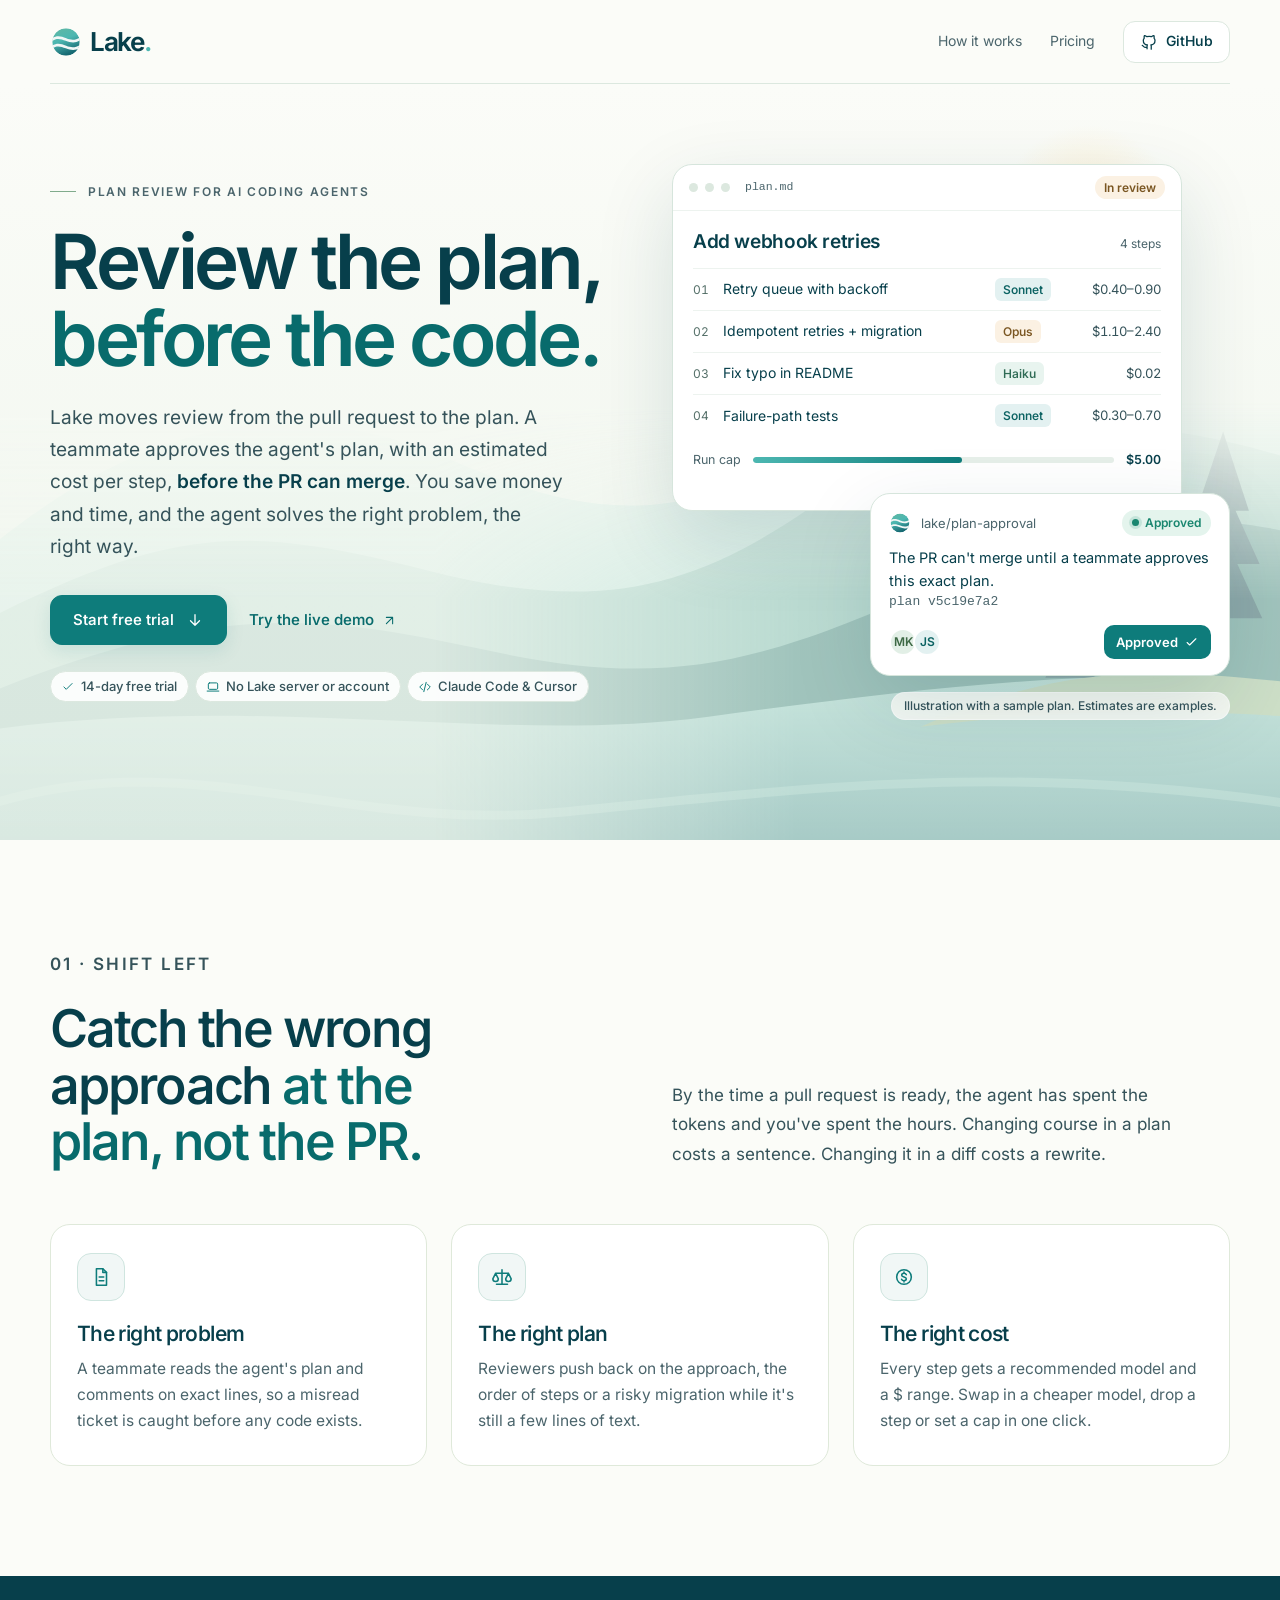
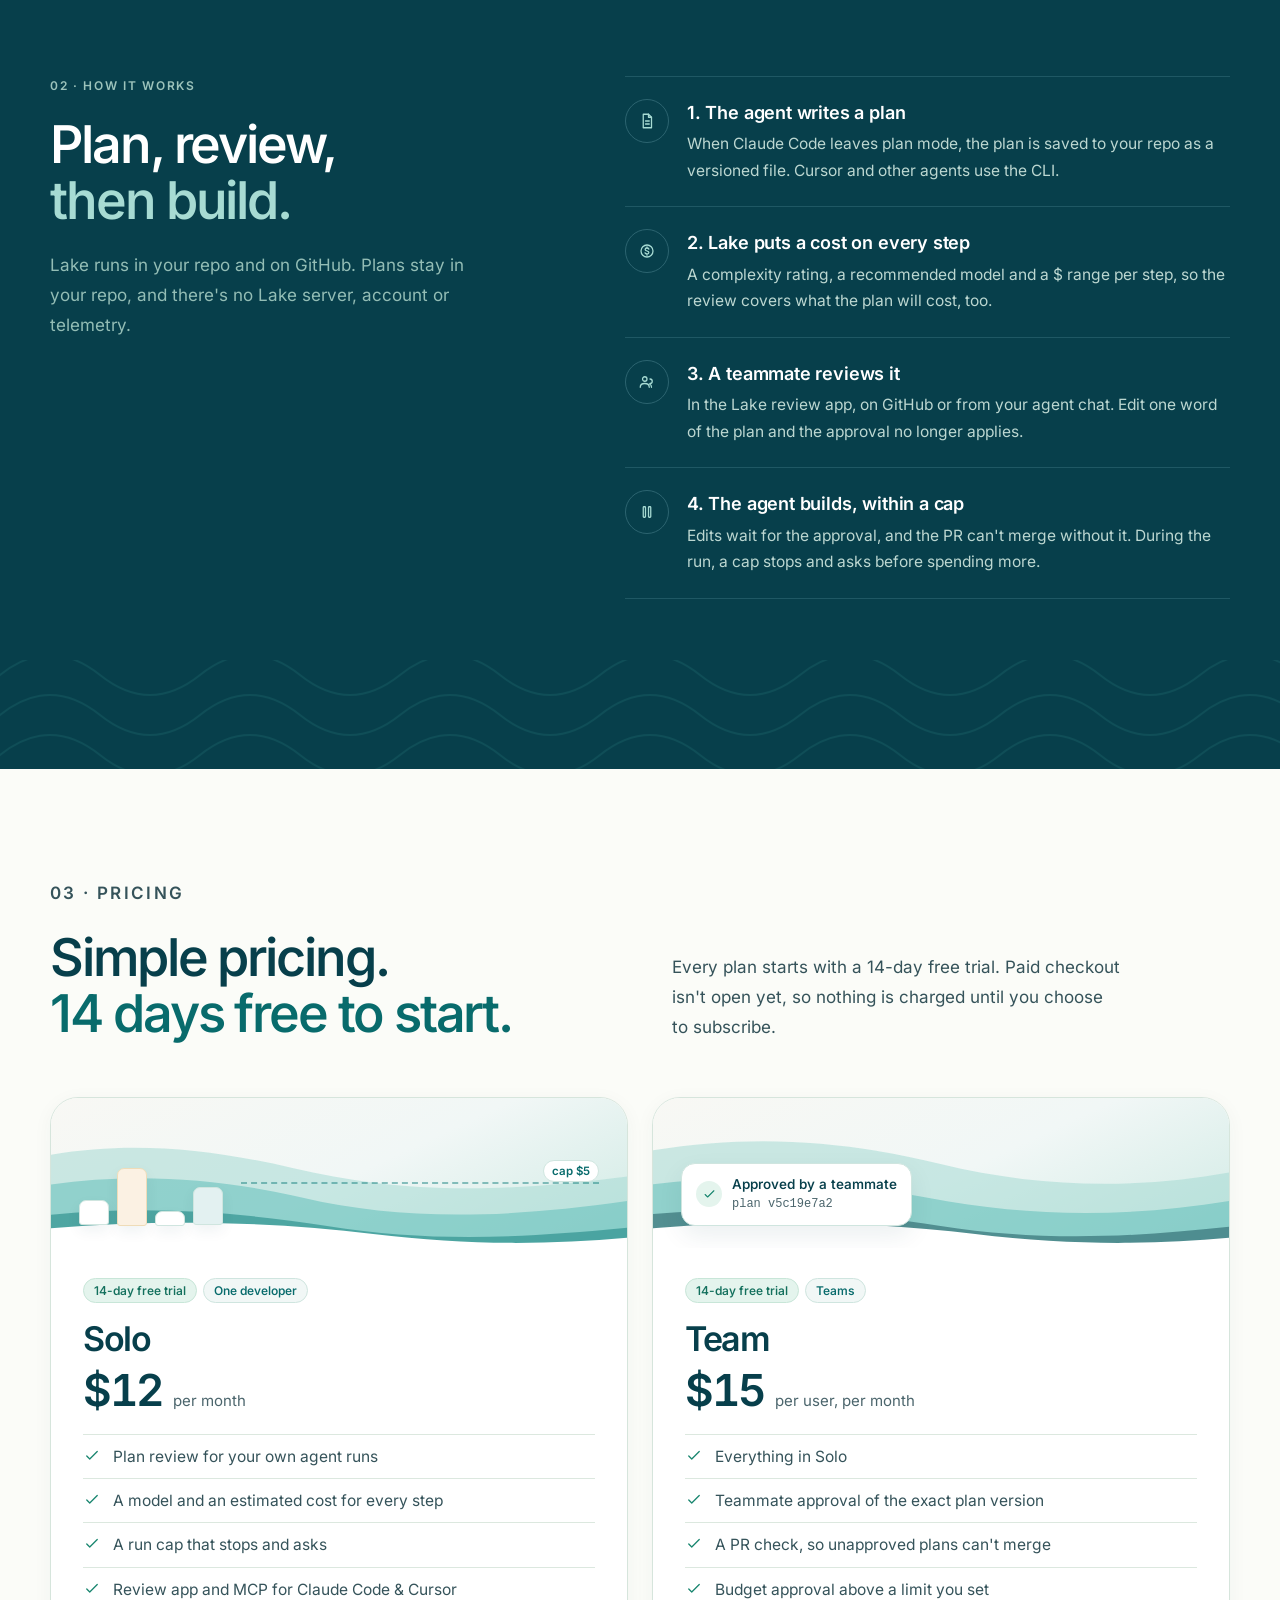
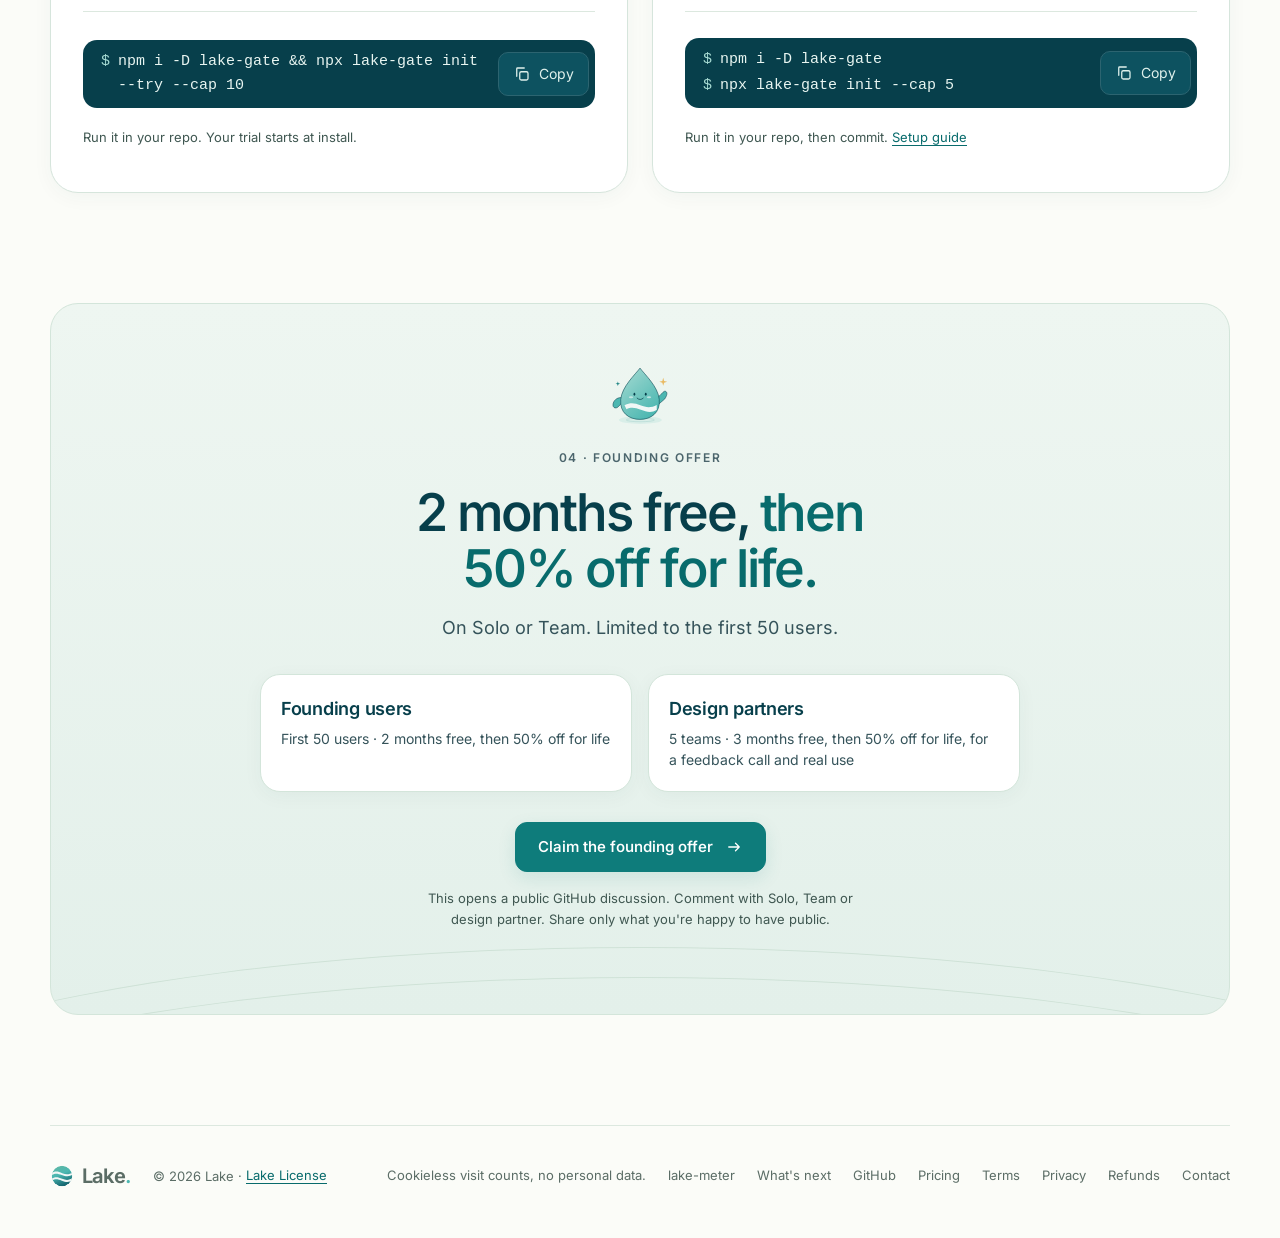
==== commit e6e124bb: "Release candidate: merge legal pages (pricing, terms, privacy, refund, contact) into reposition 944f" ====
--- a/index.html
+++ b/index.html
@@ -208,7 +208,8 @@
   <span>© 2026 Lake · <a href="/license/">Lake License</a></span>
   <span class="grow"></span>
   <span>Cookieless visit counts, no personal data.</span>
-  <nav class="foot-links" aria-label="Footer"><a href="#pricing">Pricing</a><a href="/lake-meter/">lake-meter</a><a href="/platform/">What's next</a><a href="https://github.com/getlake/lake">GitHub</a></nav>
+  <nav class="foot-links" aria-label="Footer"><a href="/lake-meter/">lake-meter</a><a href="/platform/">What's next</a><a href="https://github.com/getlake/lake">GitHub</a></nav>
+  <nav class="foot-links" aria-label="Legal"><a href="/pricing/">Pricing</a><a href="/terms/">Terms</a><a href="/privacy/">Privacy</a><a href="/refund/">Refunds</a><a href="/contact/">Contact</a></nav>
 </footer>
 </body>
 </html>
--- a/assets/site.css
+++ b/assets/site.css
@@ -232,3 +232,17 @@
 .install.two{align-items:center;padding-top:10px;padding-bottom:10px}.install.two code{display:flex;flex-direction:column;gap:2px;line-height:1.6;min-width:0}.install.two .ln{display:grid;grid-template-columns:auto minmax(0,1fr);align-items:baseline}.install.two .cmd{white-space:normal}
 @media(max-width:400px){.install.two{padding-left:12px;gap:6px}.install.two code{font-size:12.5px}.install.two .prompt{margin-right:6px}}
 @media(max-width:340px){.install.two code{font-size:12px}}
+/* legal + pricing pages (legal branch) */
+.doc{max-width:760px;padding:64px 0 96px}.doc h1{font-size:44px;letter-spacing:-.04em;margin:18px 0 16px}
+.doc-lede{font-size:18px;line-height:1.7;color:var(--ink-2)}.doc-meta{font-size:13px;color:var(--muted);margin-top:12px}
+.doc section{padding:28px 0;border-bottom:1px solid var(--line)}.doc section:first-of-type{margin-top:28px;border-top:1px solid var(--line)}
+.doc h2{font-size:22px;letter-spacing:-.015em;margin:0 0 10px;color:var(--ink)}
+.doc p,.doc li{font-size:15.5px;line-height:1.7;color:var(--ink-2)}.doc p+p{margin-top:10px}
+.doc ul{list-style:disc;padding-left:22px;margin-top:6px}.doc li+li{margin-top:6px}.doc li::marker{color:var(--teal)}
+.doc a{color:var(--teal-d);text-decoration:underline;text-underline-offset:3px}
+.doc .mor{background:var(--mist);border:1px solid #cfe5df;border-radius:12px;padding:14px 16px;color:var(--ink);margin-bottom:10px}
+.contact-mail{font-size:22px!important;font-weight:600;letter-spacing:-.015em}
+.doc-tail{padding-top:0}.doc-tail h2{font-size:22px;margin-bottom:10px}
+h1.h2{text-wrap:balance;font-size:52px;letter-spacing:-.04em;line-height:1.08;margin-top:22px}
+@media(max-width:1100px){h1.h2{font-size:44px}}
+@media(max-width:560px){.doc{padding:44px 0 72px}.doc h1{font-size:34px}h1.h2{font-size:34px}.doc-lede{font-size:16px}}
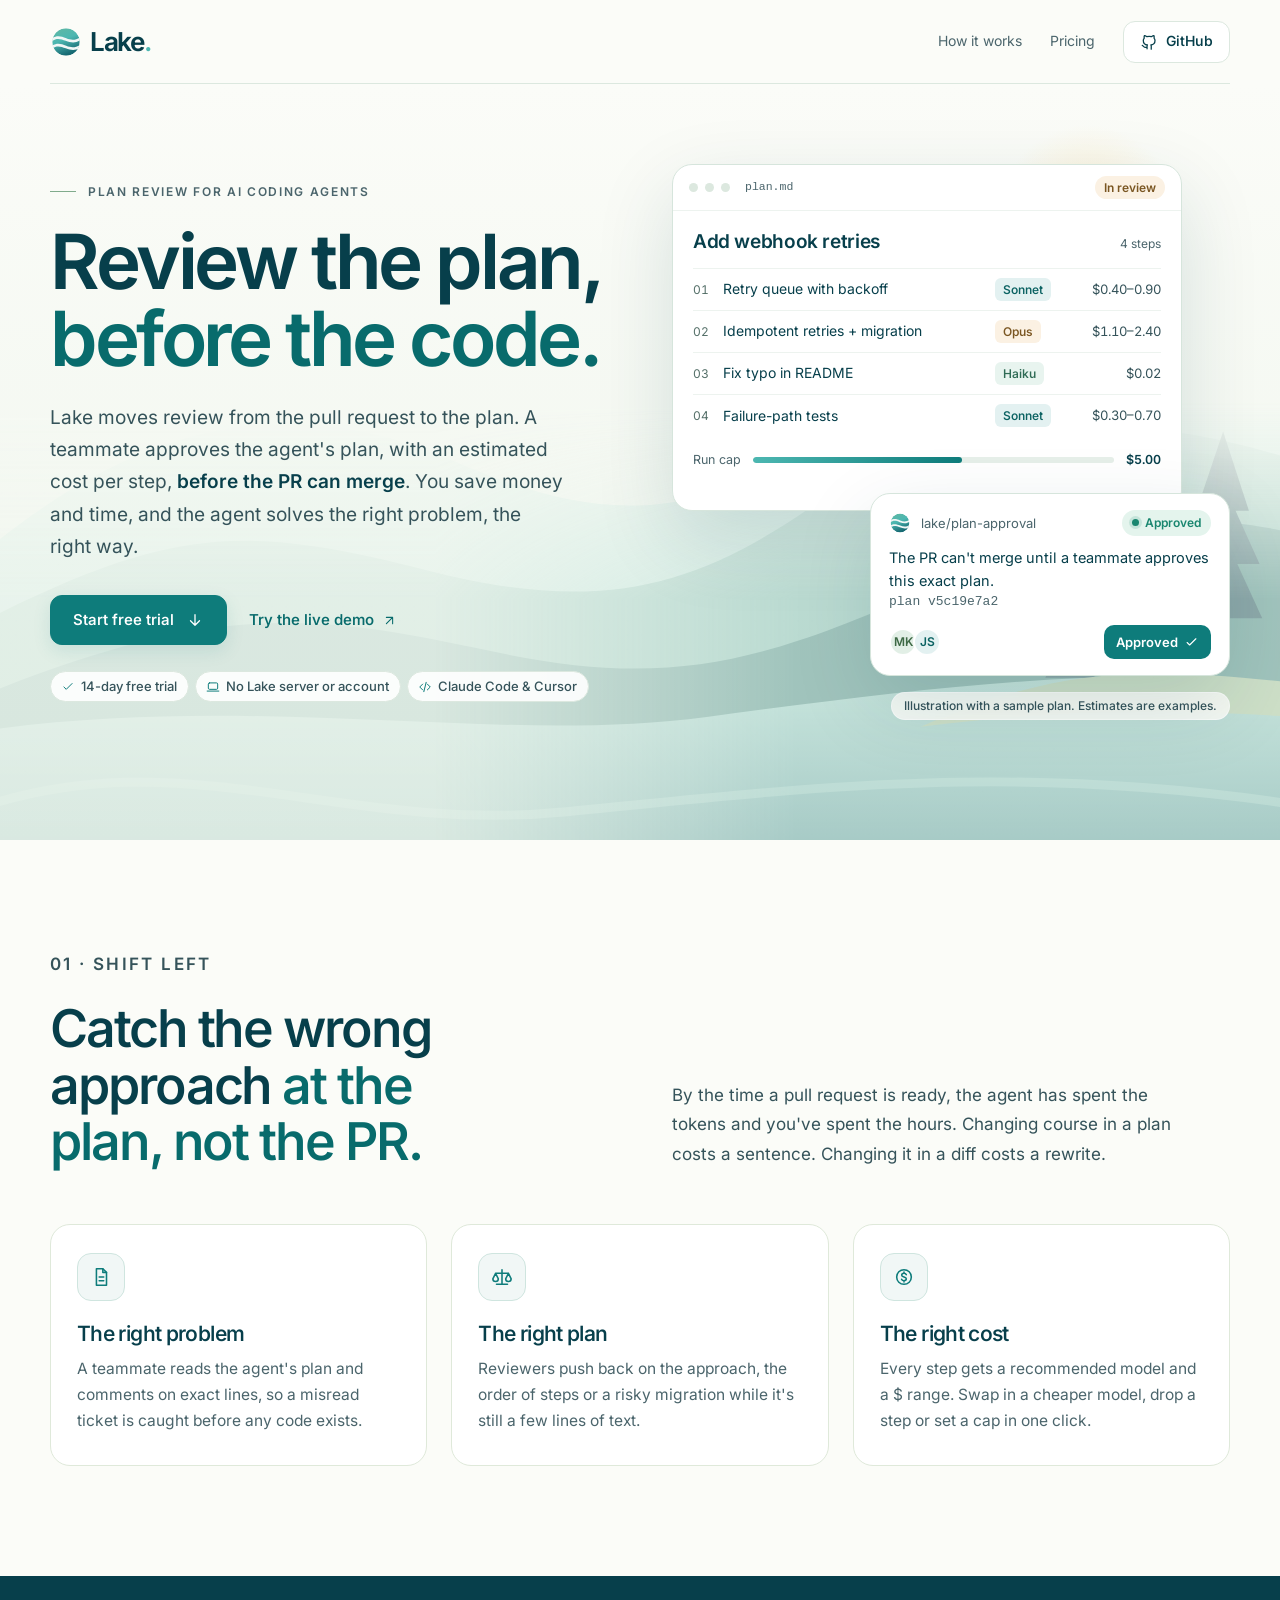
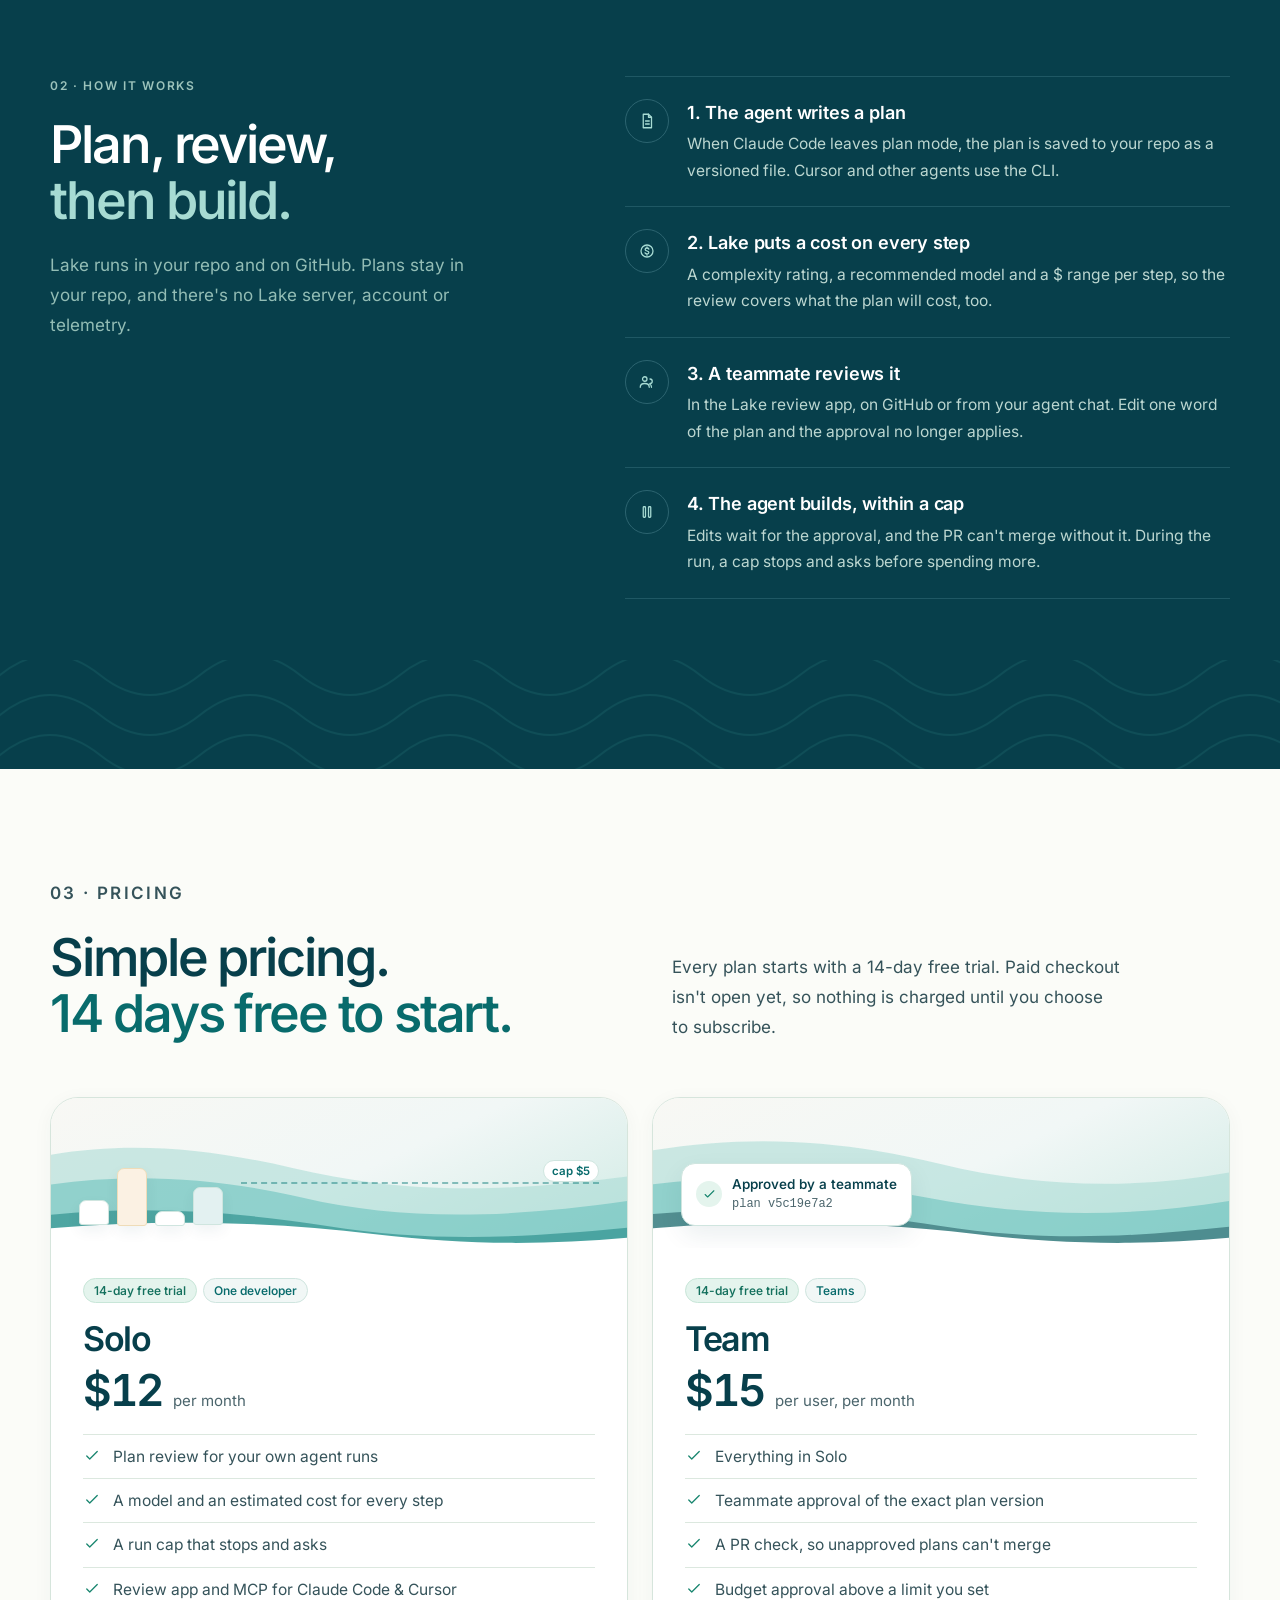
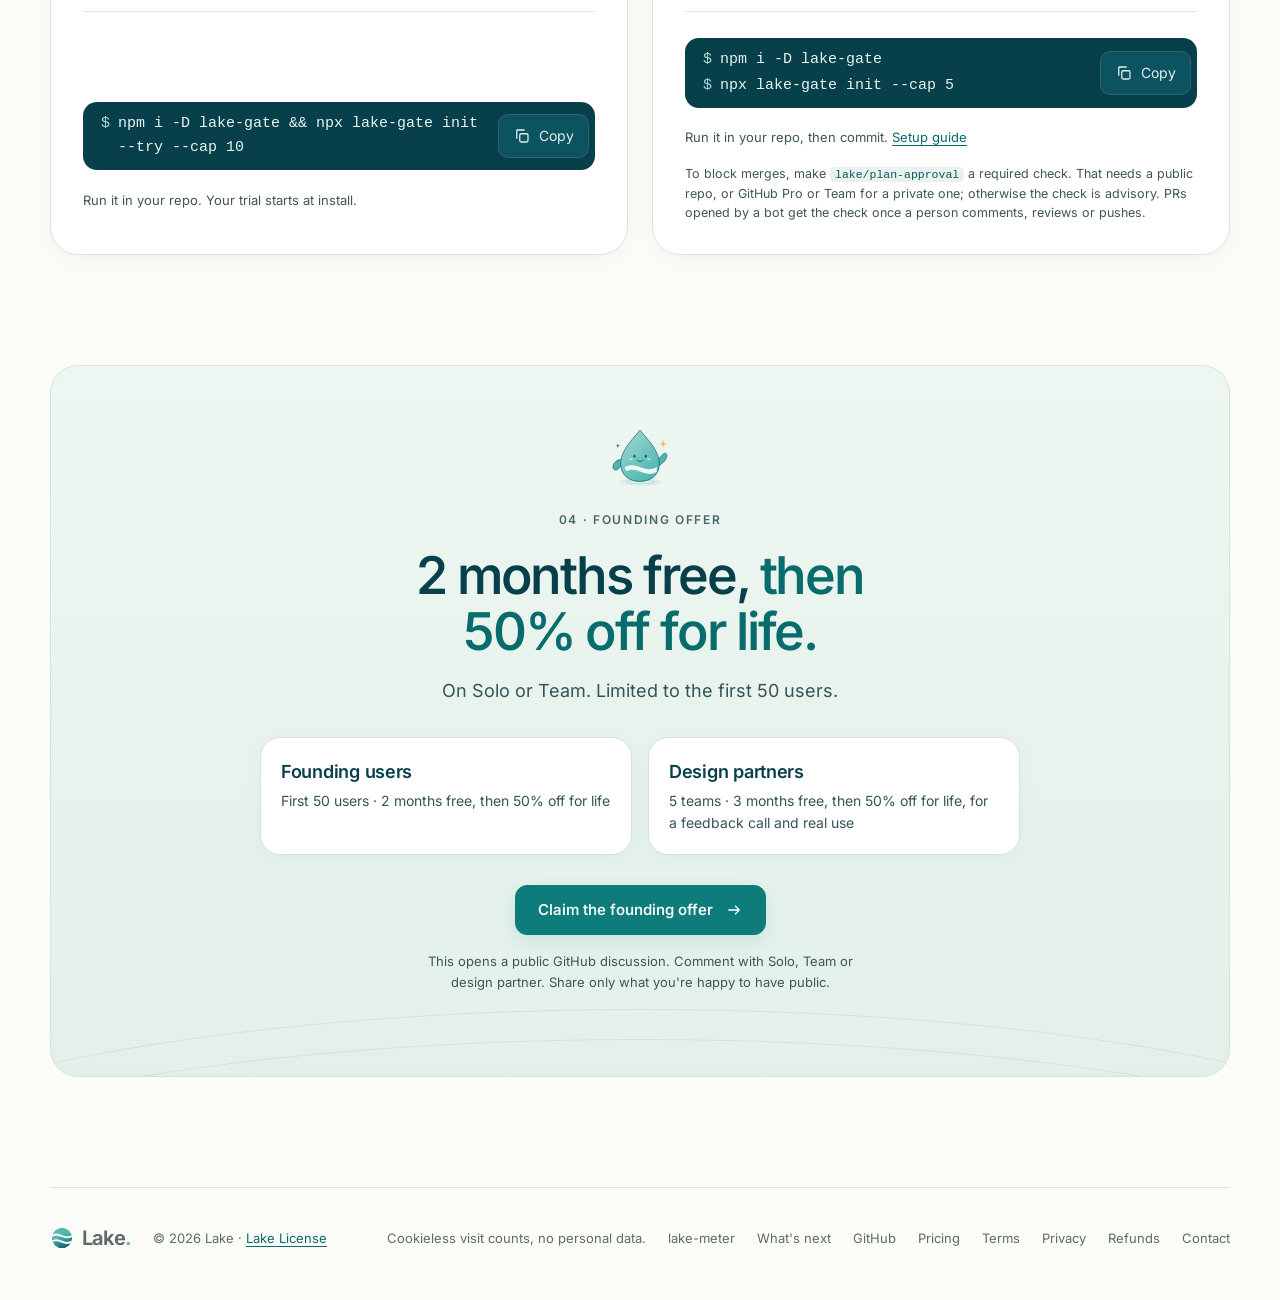
==== commit 83b69d34: "Pricing (home + /pricing): note that blocking merges needs lake/plan-approval as a required check (p" ====
--- a/index.html
+++ b/index.html
@@ -180,6 +180,7 @@
         </ul>
         <div class="install two"><code><span class="ln"><span class="prompt">$</span><span class="cmd"><span class="nw">npm i -D lake-gate</span></span></span><span class="ln"><span class="prompt">$</span><span class="cmd"><span class="nw">npx lake-gate init</span> <span class="nw">--cap 5</span></span></span></code><button class="copy" type="button" data-copy="npm i -D lake-gate &amp;&amp; npx lake-gate init --cap 5" aria-label="Copy install commands"><svg class="i"><use href="#copy"/></svg><span class="idle">Copy</span><span class="done">Copied</span></button></div>
         <p class="p-note">Run it in your repo, then commit. <a href="https://github.com/getlake/lake#install">Setup guide</a></p>
+        <p class="p-fine">To block merges, make <code>lake/plan-approval</code> a required check. That needs a public repo, or GitHub Pro or Team for a private one; otherwise the check is advisory. PRs opened by a bot get the check once a person comments, reviews or pushes.</p>
       </div>
     </article>
   </div>
--- a/assets/site.css
+++ b/assets/site.css
@@ -246,3 +246,4 @@
 h1.h2{text-wrap:balance;font-size:52px;letter-spacing:-.04em;line-height:1.08;margin-top:22px}
 @media(max-width:1100px){h1.h2{font-size:44px}}
 @media(max-width:560px){.doc{padding:44px 0 72px}.doc h1{font-size:34px}h1.h2{font-size:34px}.doc-lede{font-size:16px}}
+.p-fine{font-size:12.5px;line-height:1.55;color:#3f5751;margin:4px 0 0}.p-fine code{font-size:.92em}
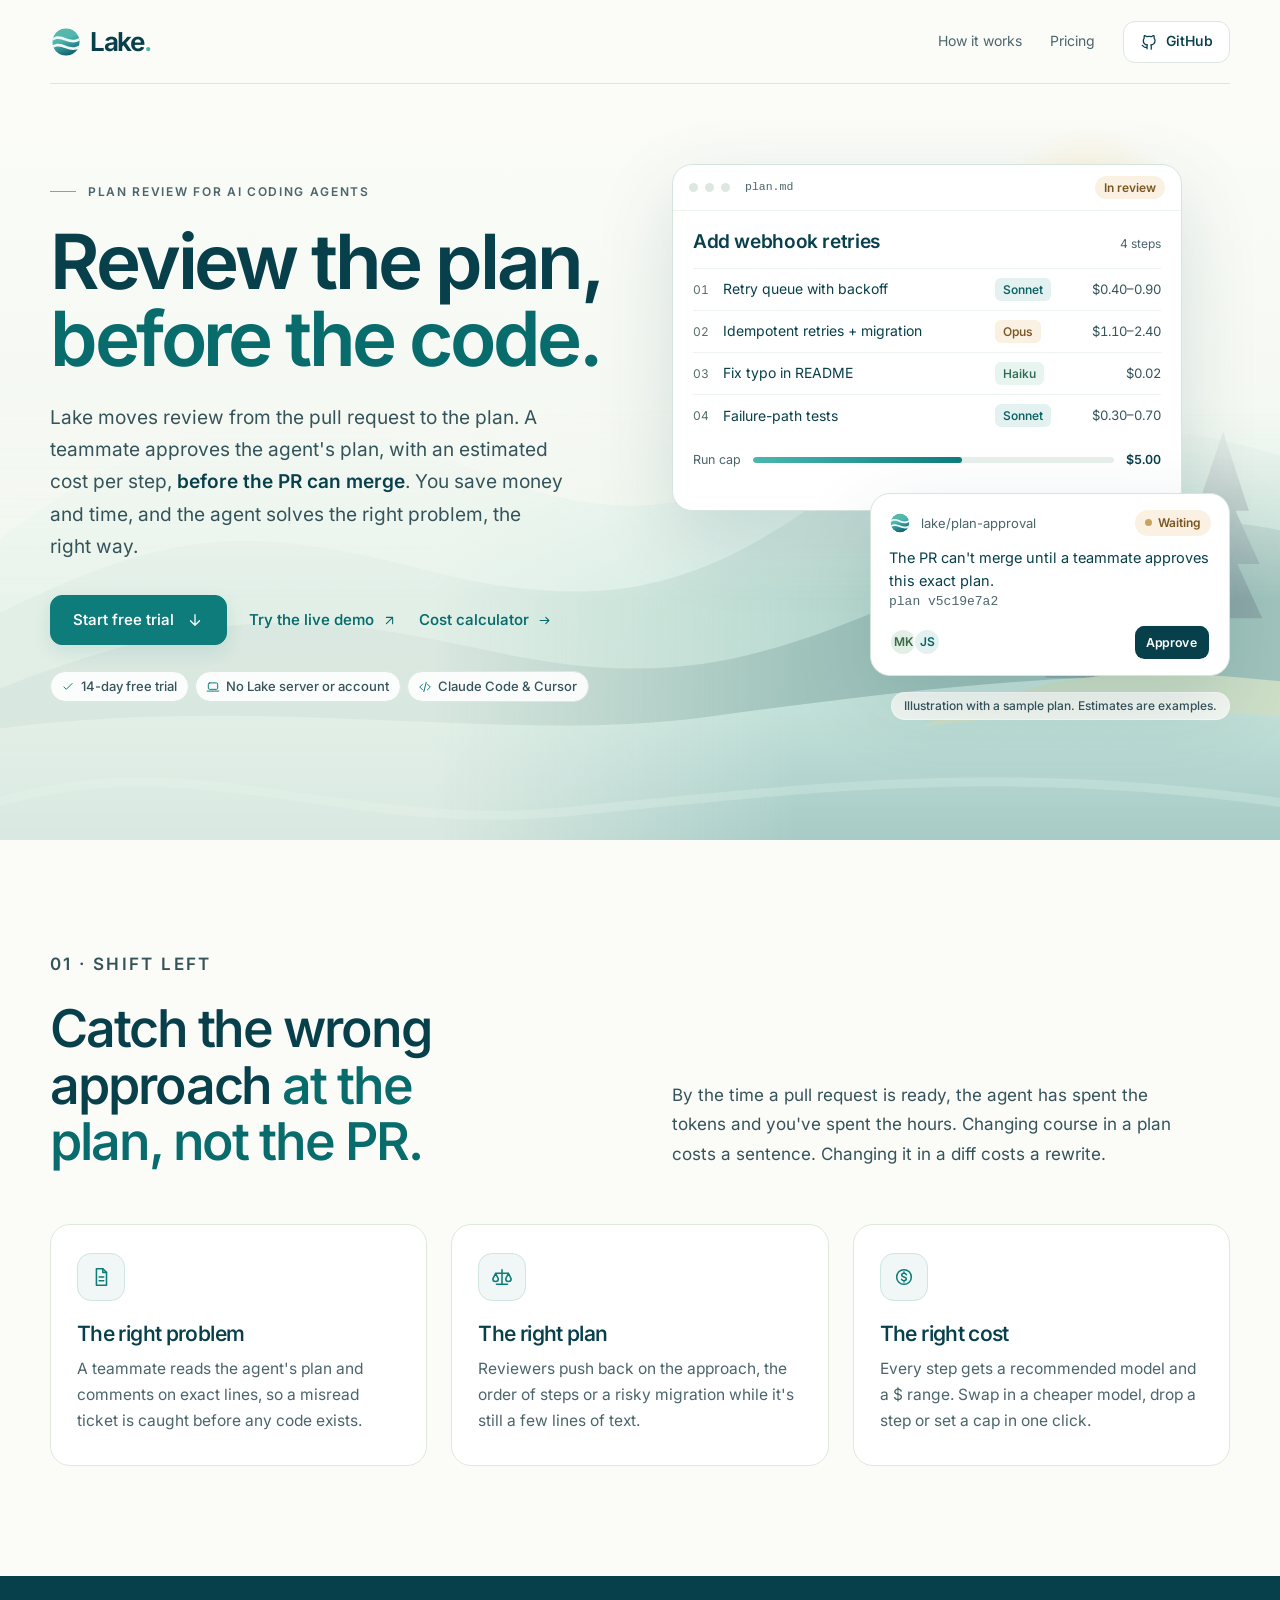
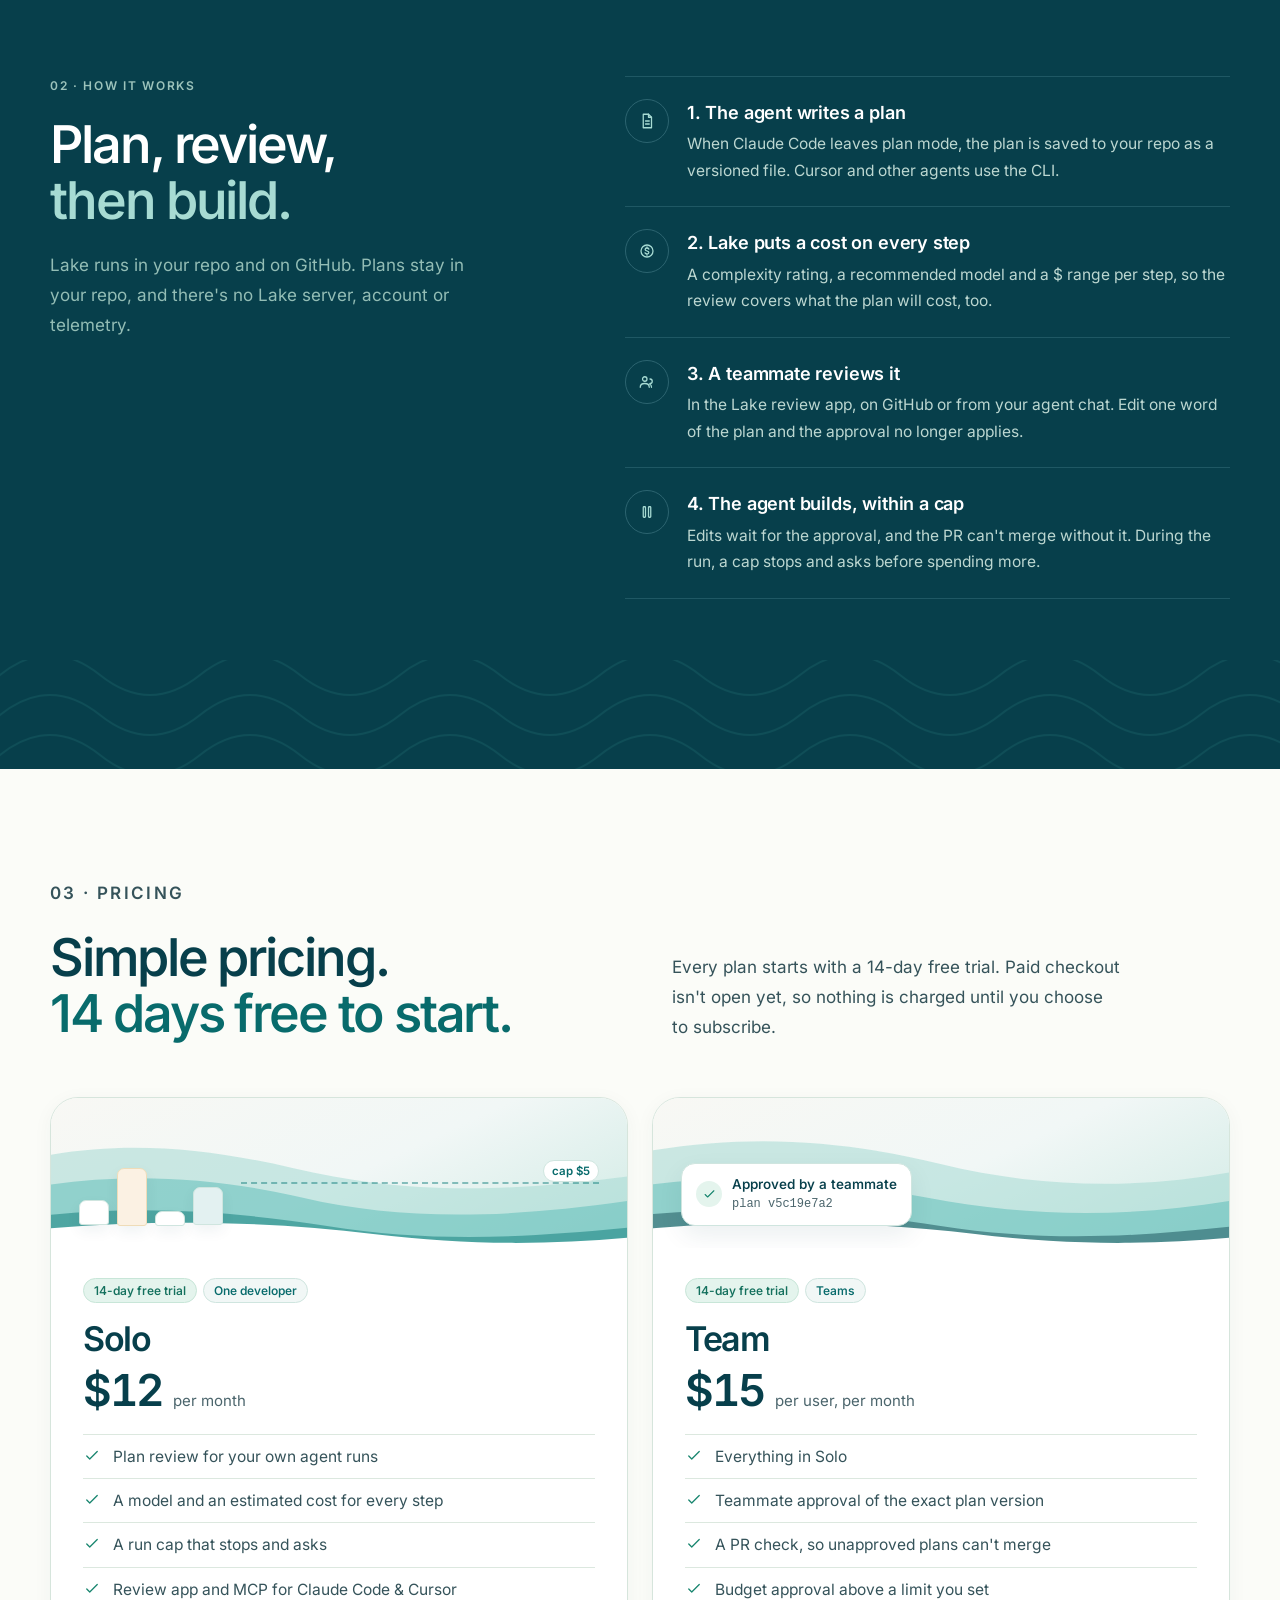
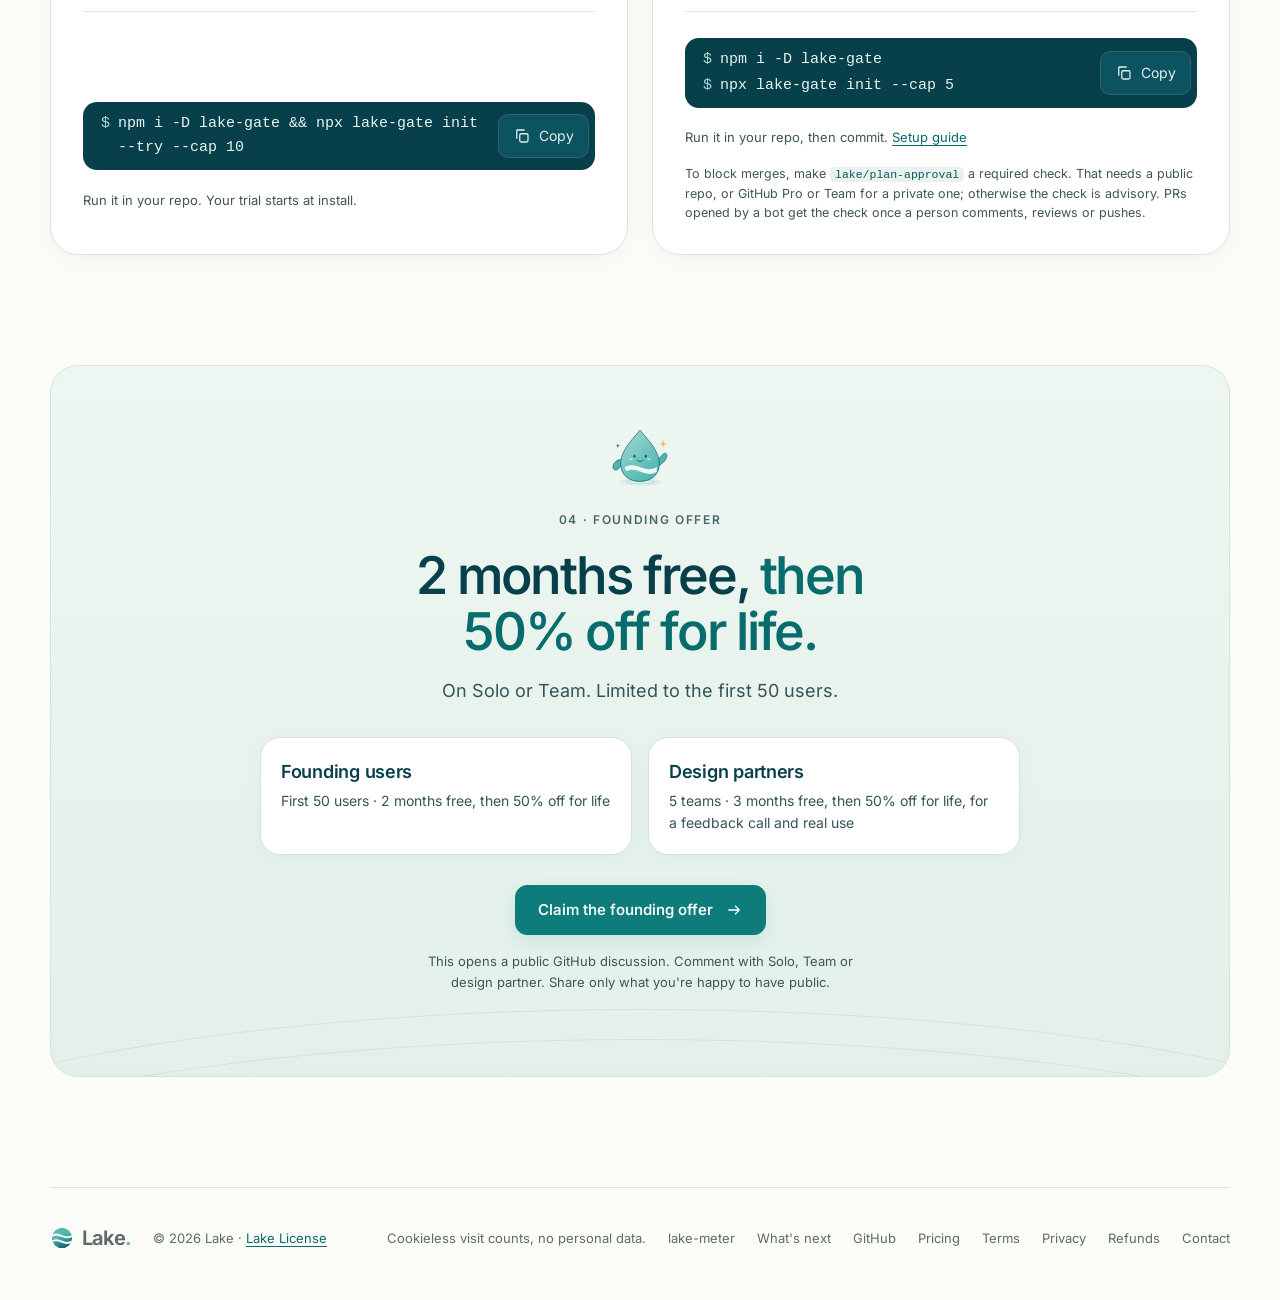
==== commit a69e9516: "Add AI agent plan cost & rework calculator (/calculator/) + home link" ====
--- a/index.html
+++ b/index.html
@@ -69,6 +69,7 @@
       <div class="hero-ctas">
         <a class="button" href="#start">Start free trial <svg class="i"><use href="#down"/></svg></a>
         <a class="text-link" href="/lake-gate/app/#/demo">Try the live demo <svg class="i"><use href="#up"/></svg></a>
+        <a class="text-link" href="/calculator/">Cost calculator <svg class="i"><use href="#arrow"/></svg></a>
       </div>
       <ul class="chips" aria-label="What you get">
         <li class="chip"><svg class="i"><use href="#check"/></svg>14-day free trial</li>
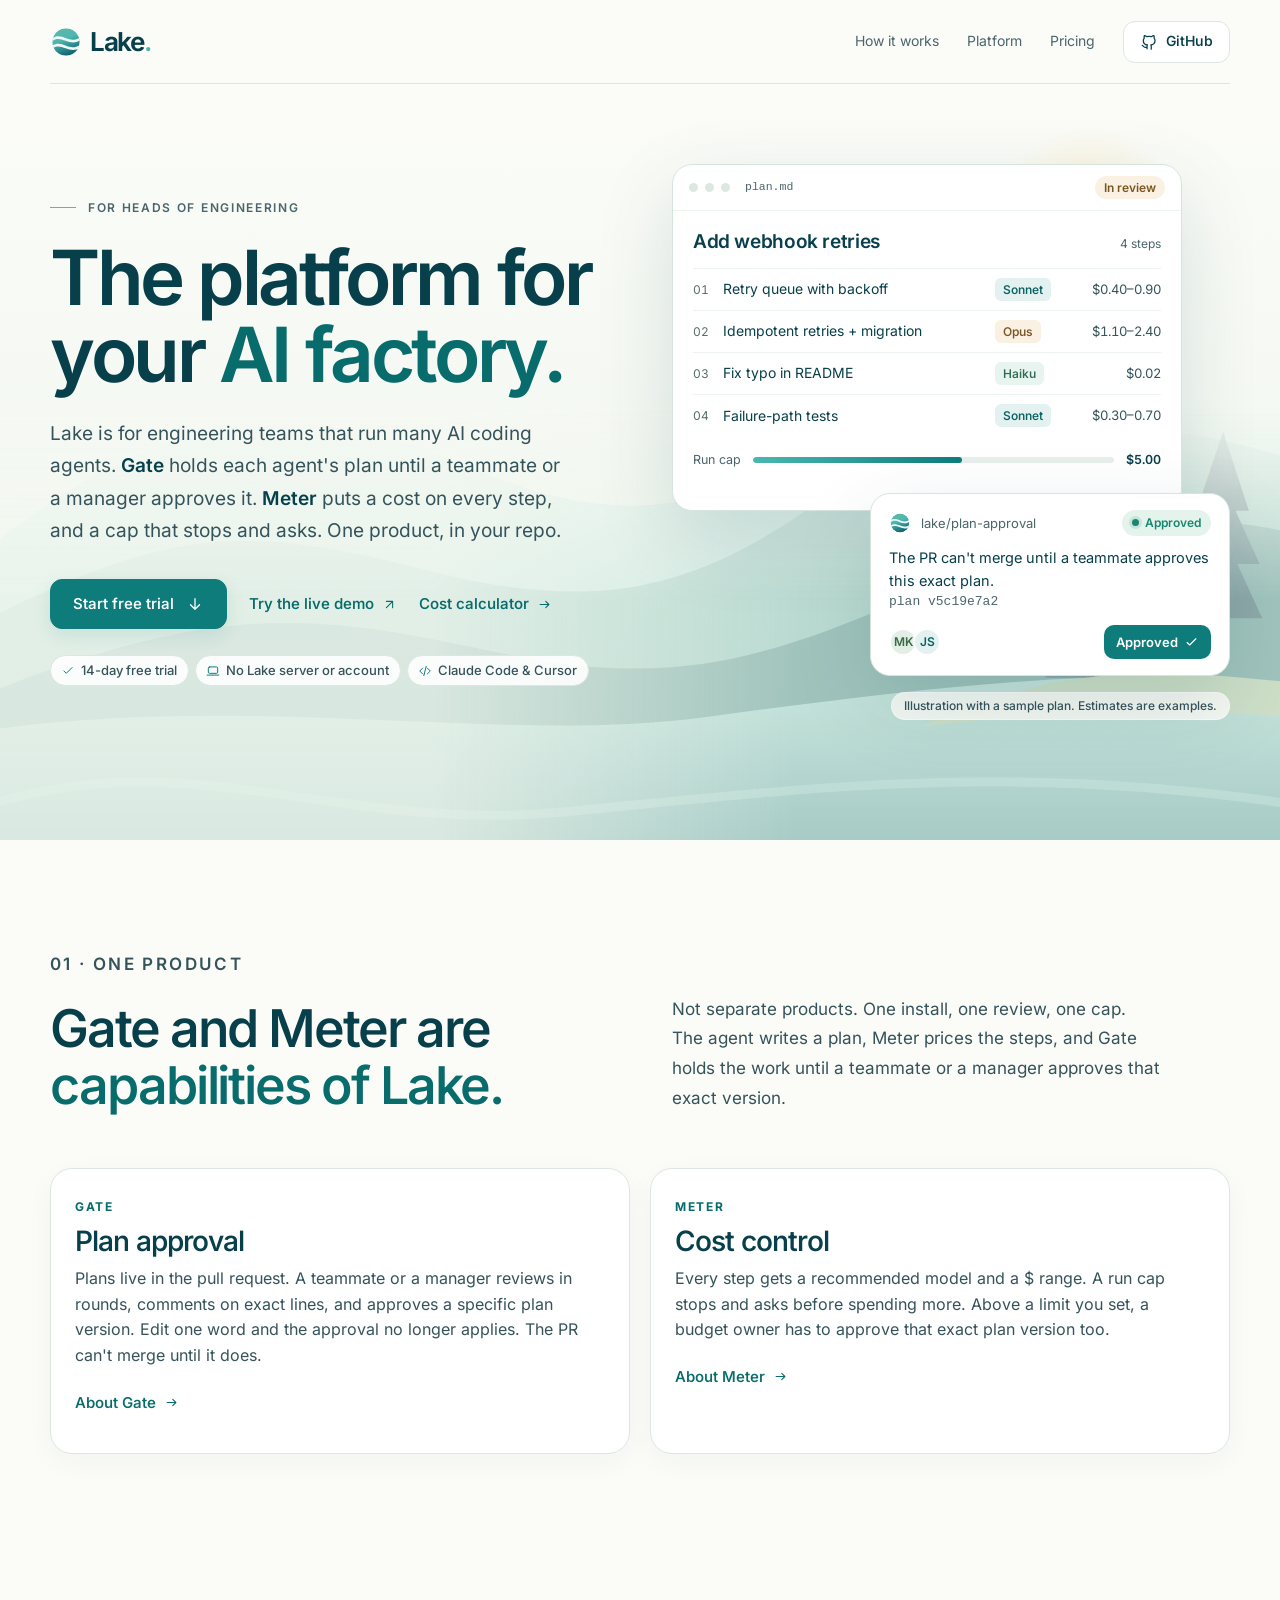
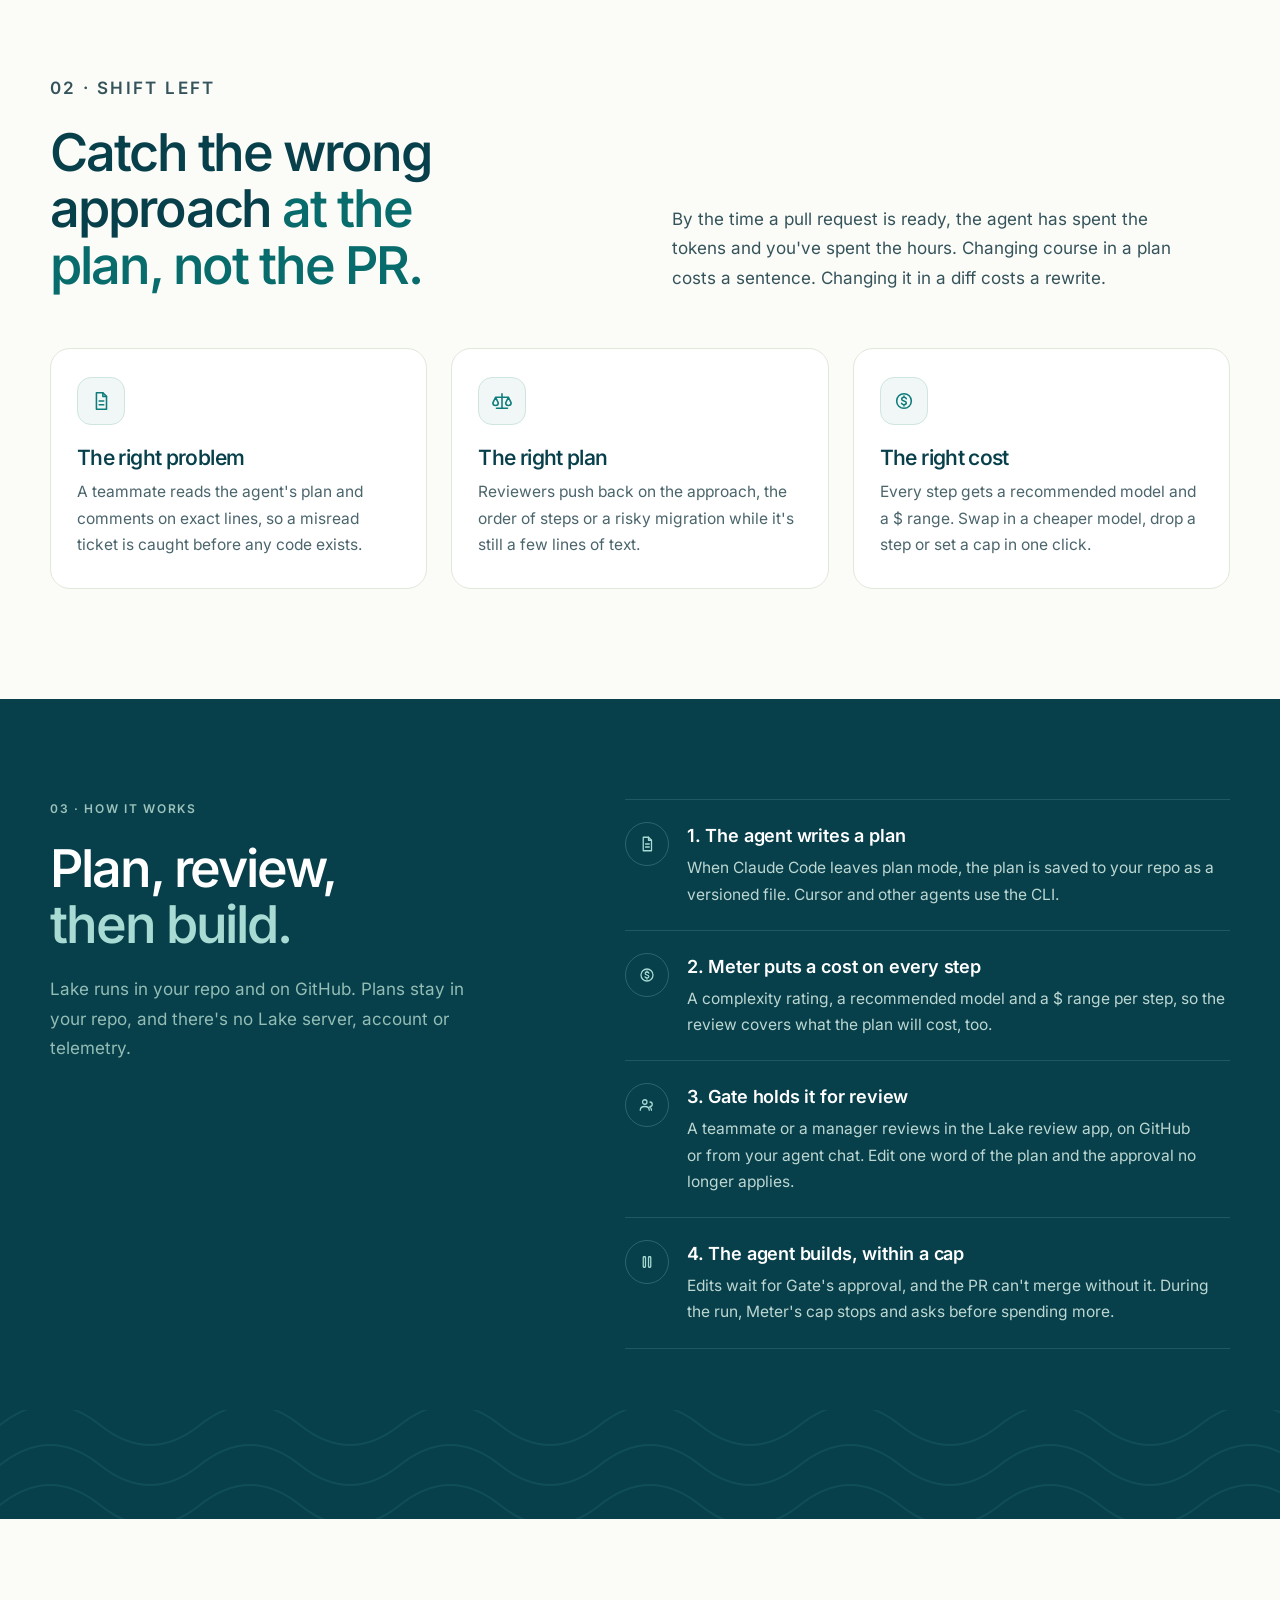
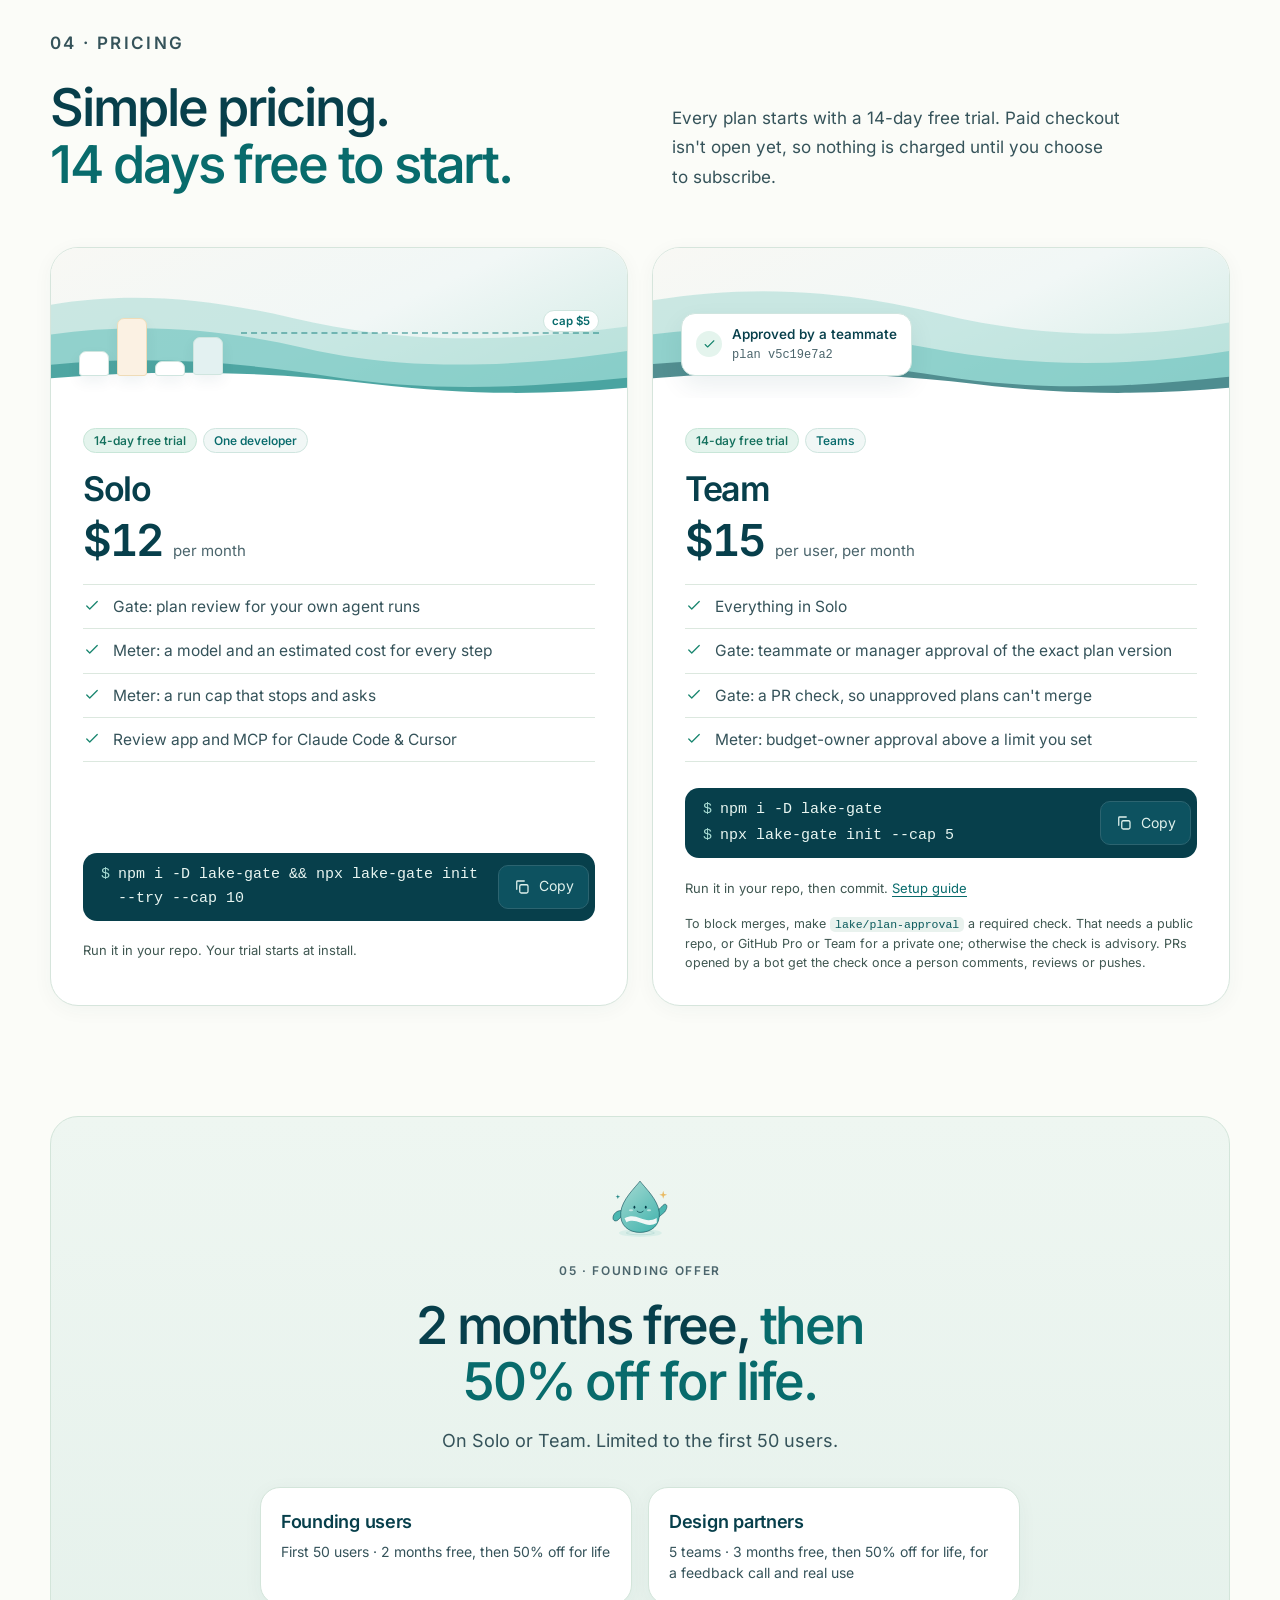
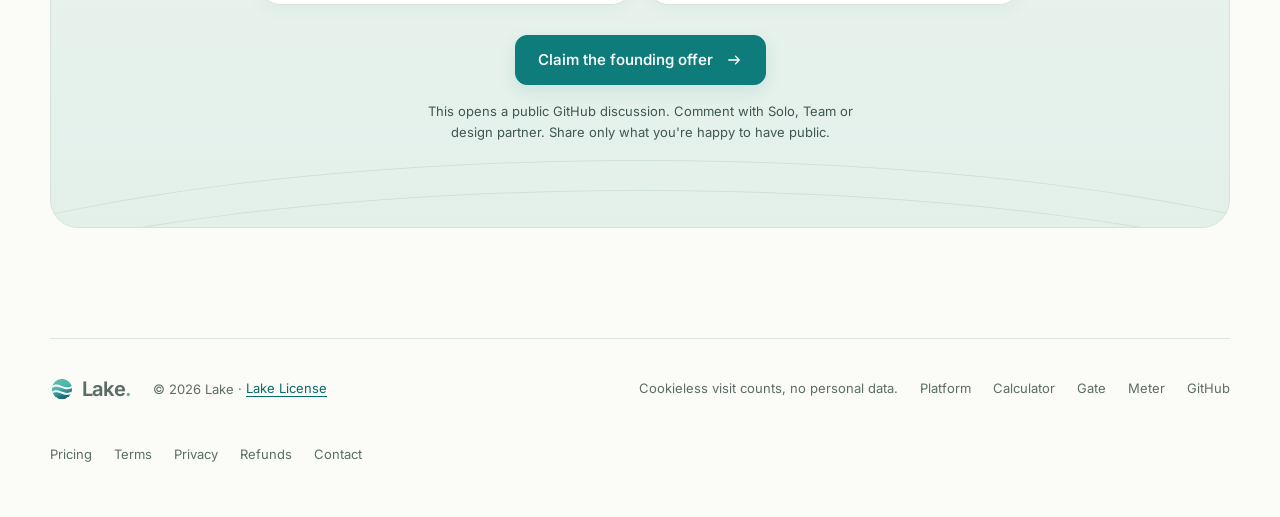
==== commit 6dd96961: "Lake is one product, the platform for AI factories: Gate and Meter are capabilities, never separate " ====
--- a/index.html
+++ b/index.html
@@ -3,11 +3,11 @@
 <head>
 <meta charset="utf-8">
 <meta name="viewport" content="width=device-width,initial-scale=1">
-<title>Lake · Plan review for AI coding agents</title>
-<meta name="description" content="Lake shifts review left: a teammate approves your coding agent's plan, with an estimated cost per step, before the PR can merge. Save money and time, and build the right thing. 14-day free trial.">
+<title>Lake · The platform for your AI factory</title>
+<meta name="description" content="Lake is the platform for engineering teams that run many AI coding agents. Gate holds the plan until a teammate or a manager approves it. Meter puts a cost on every step, and a cap that stops and asks. 14-day free trial.">
 <meta name="theme-color" content="#0e7c7b">
-<meta property="og:title" content="Lake · Plan review for AI coding agents">
-<meta property="og:description" content="Review the plan, before the code. A cost estimate for every step, a teammate's review before implementation, and a cap that holds at run time. 14-day free trial.">
+<meta property="og:title" content="Lake · The platform for your AI factory">
+<meta property="og:description" content="One product for teams running many AI coding agents. Gate: plan approval. Meter: cost estimates, caps and budget-owner thresholds. 14-day free trial.">
 <meta property="og:type" content="website">
 <meta property="og:url" content="https://getlake.dev/">
 <meta property="og:site_name" content="Lake">
@@ -15,12 +15,12 @@
 <meta property="og:image:width" content="1200">
 <meta property="og:image:height" content="630">
 <meta property="og:image:type" content="image/png">
-<meta property="og:image:alt" content="Lake: review the plan before the code. A sample plan with a cost estimate per step, and a teammate approval.">
+<meta property="og:image:alt" content="Lake: the platform for your AI factory. A sample plan with a cost estimate per step, and a teammate approval.">
 <meta name="twitter:card" content="summary_large_image">
-<meta name="twitter:title" content="Lake · Plan review for AI coding agents">
-<meta name="twitter:description" content="Review the plan, before the code. A cost estimate for every step, a teammate's review before implementation, and a cap that holds at run time. 14-day free trial.">
+<meta name="twitter:title" content="Lake · The platform for your AI factory">
+<meta name="twitter:description" content="One product for teams running many AI coding agents. Gate: plan approval. Meter: cost estimates, caps and budget-owner thresholds. 14-day free trial.">
 <meta name="twitter:image" content="https://getlake.dev/assets/og-home.png">
-<meta name="twitter:image:alt" content="Lake: review the plan before the code. A sample plan with a cost estimate per step, and a teammate approval.">
+<meta name="twitter:image:alt" content="Lake: the platform for your AI factory. A sample plan with a cost estimate per step, and a teammate approval.">
 <link rel="canonical" href="https://getlake.dev/">
 <link rel="icon" href="/assets/logo-mark.svg">
 <link rel="apple-touch-icon" href="/assets/apple-touch-icon.png">
@@ -51,8 +51,9 @@
 </svg><header class="nav container">
   <a class="wordmark" href="/" aria-label="Lake home"><img src="/assets/logo-mark.svg" alt="" width="32" height="32"><span>Lake<span class="dot">.</span></span></a>
   <nav aria-label="Main">
-    <a href="#how">How it works</a>
-    <a href="#pricing" class="keep">Pricing</a>
+    <a href="/#how">How it works</a>
+    <a href="/platform/">Platform</a>
+    <a href="/pricing/" class="keep">Pricing</a>
     <a class="button compact ghost" href="https://github.com/getlake/lake" aria-label="Lake on GitHub"><svg class="i"><use href="#github"/></svg><span class="gh-label">GitHub</span></a>
   </nav>
 </header>
@@ -63,9 +64,9 @@
   <span class="sun" aria-hidden="true"></span>
   <div class="container hero-grid">
     <div class="hero-copy">
-      <p class="eyebrow"><span class="small-line"></span> Plan review for AI coding agents</p>
-      <h1 id="hero-title">Review the plan, <em>before the&nbsp;code.</em></h1>
-      <p class="lede">Lake moves review from the pull request to the plan. A teammate approves the agent's plan, with an estimated cost per step, <strong>before the PR can merge</strong>. You save money and time, and the agent solves the right problem, the right way.</p>
+      <p class="eyebrow"><span class="small-line"></span> For heads of engineering</p>
+      <h1 id="hero-title">The platform for your <em>AI factory.</em></h1>
+      <p class="lede">Lake is for engineering teams that run many AI coding agents. <strong>Gate</strong> holds each agent's plan until a teammate or a manager approves it. <strong>Meter</strong> puts a cost on every step, and a cap that stops and asks. One product, in your repo.</p>
       <div class="hero-ctas">
         <a class="button" href="#start">Start free trial <svg class="i"><use href="#down"/></svg></a>
         <a class="text-link" href="/lake-gate/app/#/demo">Try the live demo <svg class="i"><use href="#up"/></svg></a>
@@ -103,10 +104,34 @@
   </div>
 </section>
 
+<section class="sec container" id="capabilities" aria-labelledby="cap-title">
+  <div class="sec-head">
+    <div>
+      <p class="section-index">01 · One product</p>
+      <h2 id="cap-title">Gate and Meter are <em>capabilities of Lake.</em></h2>
+    </div>
+    <p>Not separate products. One install, one review, one cap. The agent writes a plan, Meter prices the steps, and Gate holds the work until a teammate or a manager approves that exact version.</p>
+  </div>
+  <div class="cards2">
+    <article class="cap-card" id="gate">
+      <p class="kicker">Gate</p>
+      <h3>Plan approval</h3>
+      <p>Plans live in the pull request. A teammate or a manager reviews in rounds, comments on exact lines, and approves a specific plan version. Edit one word and the approval no longer applies. The PR can't merge until it does.</p>
+      <a class="text-link" href="/lake-gate/">About Gate <svg class="i"><use href="#arrow"/></svg></a>
+    </article>
+    <article class="cap-card" id="meter">
+      <p class="kicker">Meter</p>
+      <h3>Cost control</h3>
+      <p>Every step gets a recommended model and a $ range. A run cap stops and asks before spending more. Above a limit you set, a budget owner has to approve that exact plan version too.</p>
+      <a class="text-link" href="/lake-meter/">About Meter <svg class="i"><use href="#arrow"/></svg></a>
+    </article>
+  </div>
+</section>
+
 <section class="sec container" id="why" aria-labelledby="why-title">
   <div class="sec-head">
     <div>
-      <p class="section-index">01 · Shift left</p>
+      <p class="section-index">02 · Shift left</p>
       <h2 id="why-title">Catch the wrong approach <em>at the plan, not the PR.</em></h2>
     </div>
     <p>By the time a pull request is ready, the agent has spent the tokens and you've spent the hours. Changing course in a plan costs a sentence. Changing it in a diff costs a rewrite.</p>
@@ -121,15 +146,15 @@
 <section class="core" id="how" aria-labelledby="how-title">
   <div class="container core-grid">
     <div>
-      <p class="section-index">02 · How it works</p>
+      <p class="section-index">03 · How it works</p>
       <h2 id="how-title">Plan, review, <em>then build.</em></h2>
       <p class="quiet">Lake runs in your repo and on GitHub. Plans stay in your repo, and there's no Lake server, account or telemetry.</p>
     </div>
     <ol class="pillars">
       <li><span class="ic"><svg class="i"><use href="#doc"/></svg></span><div><b>1. The agent writes a plan</b><p>When Claude Code leaves plan mode, the plan is saved to your repo as a versioned file. Cursor and other agents use the CLI.</p></div></li>
-      <li><span class="ic"><svg class="i"><use href="#coin"/></svg></span><div><b>2. Lake puts a cost on every step</b><p>A complexity rating, a recommended model and a $ range per step, so the review covers what the plan will cost, too.</p></div></li>
-      <li><span class="ic"><svg class="i"><use href="#users"/></svg></span><div><b>3. A teammate reviews it</b><p>In the Lake review app, on GitHub or from your agent chat. Edit one word of the plan and the approval no longer applies.</p></div></li>
-      <li><span class="ic"><svg class="i"><use href="#pause"/></svg></span><div><b>4. The agent builds, within a cap</b><p>Edits wait for the approval, and the PR can't merge without it. During the run, a cap stops and asks before spending more.</p></div></li>
+      <li><span class="ic"><svg class="i"><use href="#coin"/></svg></span><div><b>2. Meter puts a cost on every step</b><p>A complexity rating, a recommended model and a $ range per step, so the review covers what the plan will cost, too.</p></div></li>
+      <li><span class="ic"><svg class="i"><use href="#users"/></svg></span><div><b>3. Gate holds it for review</b><p>A teammate or a manager reviews in the Lake review app, on GitHub or from your agent chat. Edit one word of the plan and the approval no longer applies.</p></div></li>
+      <li><span class="ic"><svg class="i"><use href="#pause"/></svg></span><div><b>4. The agent builds, within a cap</b><p>Edits wait for Gate's approval, and the PR can't merge without it. During the run, Meter's cap stops and asks before spending more.</p></div></li>
     </ol>
   </div>
 </section>
@@ -137,7 +162,7 @@
 <section class="sec container" id="pricing" aria-labelledby="pricing-title">
   <div class="sec-head">
     <div>
-      <p class="section-index">03 · Pricing</p>
+      <p class="section-index">04 · Pricing</p>
       <h2 id="pricing-title">Simple pricing. <em>14&nbsp;days free to start.</em></h2>
     </div>
     <p>Every plan starts with a 14-day free trial. Paid checkout isn't open yet, so nothing is charged until you choose to subscribe.</p>
@@ -154,9 +179,9 @@
         <h3>Solo</h3>
         <p class="price"><b>$12</b><span>per month</span></p>
         <ul class="incl">
-          <li><svg class="i"><use href="#check"/></svg>Plan review for your own agent runs</li>
-          <li><svg class="i"><use href="#check"/></svg>A model and an estimated cost for every step</li>
-          <li><svg class="i"><use href="#check"/></svg>A run cap that stops and asks</li>
+          <li><svg class="i"><use href="#check"/></svg>Gate: plan review for your own agent runs</li>
+          <li><svg class="i"><use href="#check"/></svg>Meter: a model and an estimated cost for every step</li>
+          <li><svg class="i"><use href="#check"/></svg>Meter: a run cap that stops and asks</li>
           <li><svg class="i"><use href="#check"/></svg>Review app and MCP for Claude Code &amp; Cursor</li>
         </ul>
         <div class="install two"><code><span class="ln"><span class="prompt">$</span><span class="cmd"><span class="nw">npm i -D lake-gate &amp;&amp;</span> <span class="nw">npx lake-gate init</span> <span class="nw">--try --cap 10</span></span></span></code><button class="copy" type="button" data-copy="npm i -D lake-gate &amp;&amp; npx lake-gate init --try --cap 10" aria-label="Copy install commands"><svg class="i"><use href="#copy"/></svg><span class="idle">Copy</span><span class="done">Copied</span></button></div>
@@ -175,9 +200,9 @@
         <p class="price"><b>$15</b><span>per user, per month</span></p>
         <ul class="incl">
           <li><svg class="i"><use href="#check"/></svg>Everything in Solo</li>
-          <li><svg class="i"><use href="#check"/></svg>Teammate approval of the exact plan version</li>
-          <li><svg class="i"><use href="#check"/></svg>A PR check, so unapproved plans can't merge</li>
-          <li><svg class="i"><use href="#check"/></svg>Budget approval above a limit you set</li>
+          <li><svg class="i"><use href="#check"/></svg>Gate: teammate or manager approval of the exact plan version</li>
+          <li><svg class="i"><use href="#check"/></svg>Gate: a PR check, so unapproved plans can't merge</li>
+          <li><svg class="i"><use href="#check"/></svg>Meter: budget-owner approval above a limit you set</li>
         </ul>
         <div class="install two"><code><span class="ln"><span class="prompt">$</span><span class="cmd"><span class="nw">npm i -D lake-gate</span></span></span><span class="ln"><span class="prompt">$</span><span class="cmd"><span class="nw">npx lake-gate init</span> <span class="nw">--cap 5</span></span></span></code><button class="copy" type="button" data-copy="npm i -D lake-gate &amp;&amp; npx lake-gate init --cap 5" aria-label="Copy install commands"><svg class="i"><use href="#copy"/></svg><span class="idle">Copy</span><span class="done">Copied</span></button></div>
         <p class="p-note">Run it in your repo, then commit. <a href="https://github.com/getlake/lake#install">Setup guide</a></p>
@@ -190,7 +215,7 @@
 <section class="container" id="founding" aria-labelledby="founding-title" style="padding-bottom:110px">
   <div class="partner-card">
     <img class="ripple" src="/assets/ripple-mascot.svg" alt="" width="72" height="72">
-    <p class="section-index">04 · Founding offer</p>
+    <p class="section-index">05 · Founding offer</p>
     <h2 id="founding-title">2 months free, <em>then 50% off for life.</em></h2>
     <p class="body">On Solo or Team. Limited to the first 50 users.</p>
     <div class="offer-row">
@@ -210,7 +235,7 @@
   <span>© 2026 Lake · <a href="/license/">Lake License</a></span>
   <span class="grow"></span>
   <span>Cookieless visit counts, no personal data.</span>
-  <nav class="foot-links" aria-label="Footer"><a href="/lake-meter/">lake-meter</a><a href="/platform/">What's next</a><a href="https://github.com/getlake/lake">GitHub</a></nav>
+    <nav class="foot-links" aria-label="Footer"><a href="/platform/">Platform</a><a href="/calculator/">Calculator</a><a href="/lake-gate/">Gate</a><a href="/lake-meter/">Meter</a><a href="https://github.com/getlake/lake">GitHub</a></nav>
   <nav class="foot-links" aria-label="Legal"><a href="/pricing/">Pricing</a><a href="/terms/">Terms</a><a href="/privacy/">Privacy</a><a href="/refund/">Refunds</a><a href="/contact/">Contact</a></nav>
 </footer>
 </body>
--- a/assets/site.css
+++ b/assets/site.css
@@ -1,4 +1,4 @@
-/* getlake.dev: shared with the lake-meter and lake-gate landing system (tokens from /design/tokens.json) */
+/* getlake.dev: Lake, one product. Gate and Meter are capabilities. Tokens from /design/tokens.json */
 @font-face{font-family:Inter;src:url(/assets/inter.woff2) format('woff2');font-weight:100 900;font-style:normal;font-display:swap}
 :root{--ink:#073f4b;--ink-2:#35535a;--teal:#0e7c7b;--teal-d:#086b6c;--aqua:#4cb7b1;--mint:#a7dbd3;--mist:#f1f7f6;--paper:#fbfcf8;--sage:#f1f6ed;--line:#dce8df;--muted:#4b656c;--sun:#e9ba63;--warm:#c8a35e;--warm-bg:#fbf1e3;--ok:#19866f;--ok-bg:#e4f4ed;--ease:cubic-bezier(.2,.8,.2,1);--mono:ui-monospace,SFMono-Regular,Menlo,Consolas,monospace;font-family:Inter,-apple-system,BlinkMacSystemFont,"Segoe UI",sans-serif;color:var(--ink);background:var(--paper)}
 *{box-sizing:border-box}html{scroll-behavior:smooth}body{margin:0;font-size:16px;line-height:1.6;-webkit-font-smoothing:antialiased;overflow-x:hidden}
@@ -50,7 +50,7 @@
 .chip{display:inline-flex;align-items:center;gap:6px;font-size:13px;font-weight:500;color:var(--ink-2);background:#ffffffe6;border:1px solid var(--line);border-radius:999px;padding:4px 11px 4px 10px;white-space:nowrap}
 .chip .i{width:14px;height:14px;color:var(--teal)}
 
-/* hero visual: a plan flows through lake-meter, then lake-gate */
+/* hero visual: a plan gets a cost (Meter), then a teammate approval (Gate) */
 .flow{position:relative;min-height:430px}
 .win{background:#fff;border:1px solid #d6e5dc;border-radius:20px;box-shadow:0 28px 80px #073f4b24;overflow:hidden}
 .win-bar{display:flex;align-items:center;gap:7px;padding:11px 16px;border-bottom:1px solid #edf3ef;font-size:12px;color:var(--muted)}
@@ -247,3 +247,15 @@
 @media(max-width:1100px){h1.h2{font-size:44px}}
 @media(max-width:560px){.doc{padding:44px 0 72px}.doc h1{font-size:34px}h1.h2{font-size:34px}.doc-lede{font-size:16px}}
 .p-fine{font-size:12.5px;line-height:1.55;color:#3f5751;margin:4px 0 0}.p-fine code{font-size:.92em}
+
+/* capabilities: Gate and Meter */
+.cards2{display:grid;grid-template-columns:1fr 1fr;gap:20px}
+.cap-card{background:#fff;border:1px solid var(--line);border-radius:22px;padding:28px 24px;box-shadow:0 8px 28px #073f4b0a}
+.cap-card .kicker{font-size:12px;letter-spacing:.14em;font-weight:700;text-transform:uppercase;color:var(--teal-d);margin-bottom:10px}
+.cap-card h3{font-size:28px;letter-spacing:-.03em;margin:0 0 10px}
+.cap-card p{font-size:16px;line-height:1.6;color:var(--ink-2)}
+.cap-card .text-link{margin-top:12px}
+.cap-card ul{margin:12px 0 0;padding:0;list-style:none}
+.cap-card li{display:flex;gap:10px;align-items:flex-start;padding:8px 0;border-top:1px solid var(--line);font-size:15px;color:var(--ink-2);line-height:1.5}
+.cap-card li .i{width:16px;height:16px;color:var(--ok);margin-top:3px}
+@media(max-width:900px){.cards2{grid-template-columns:1fr}}
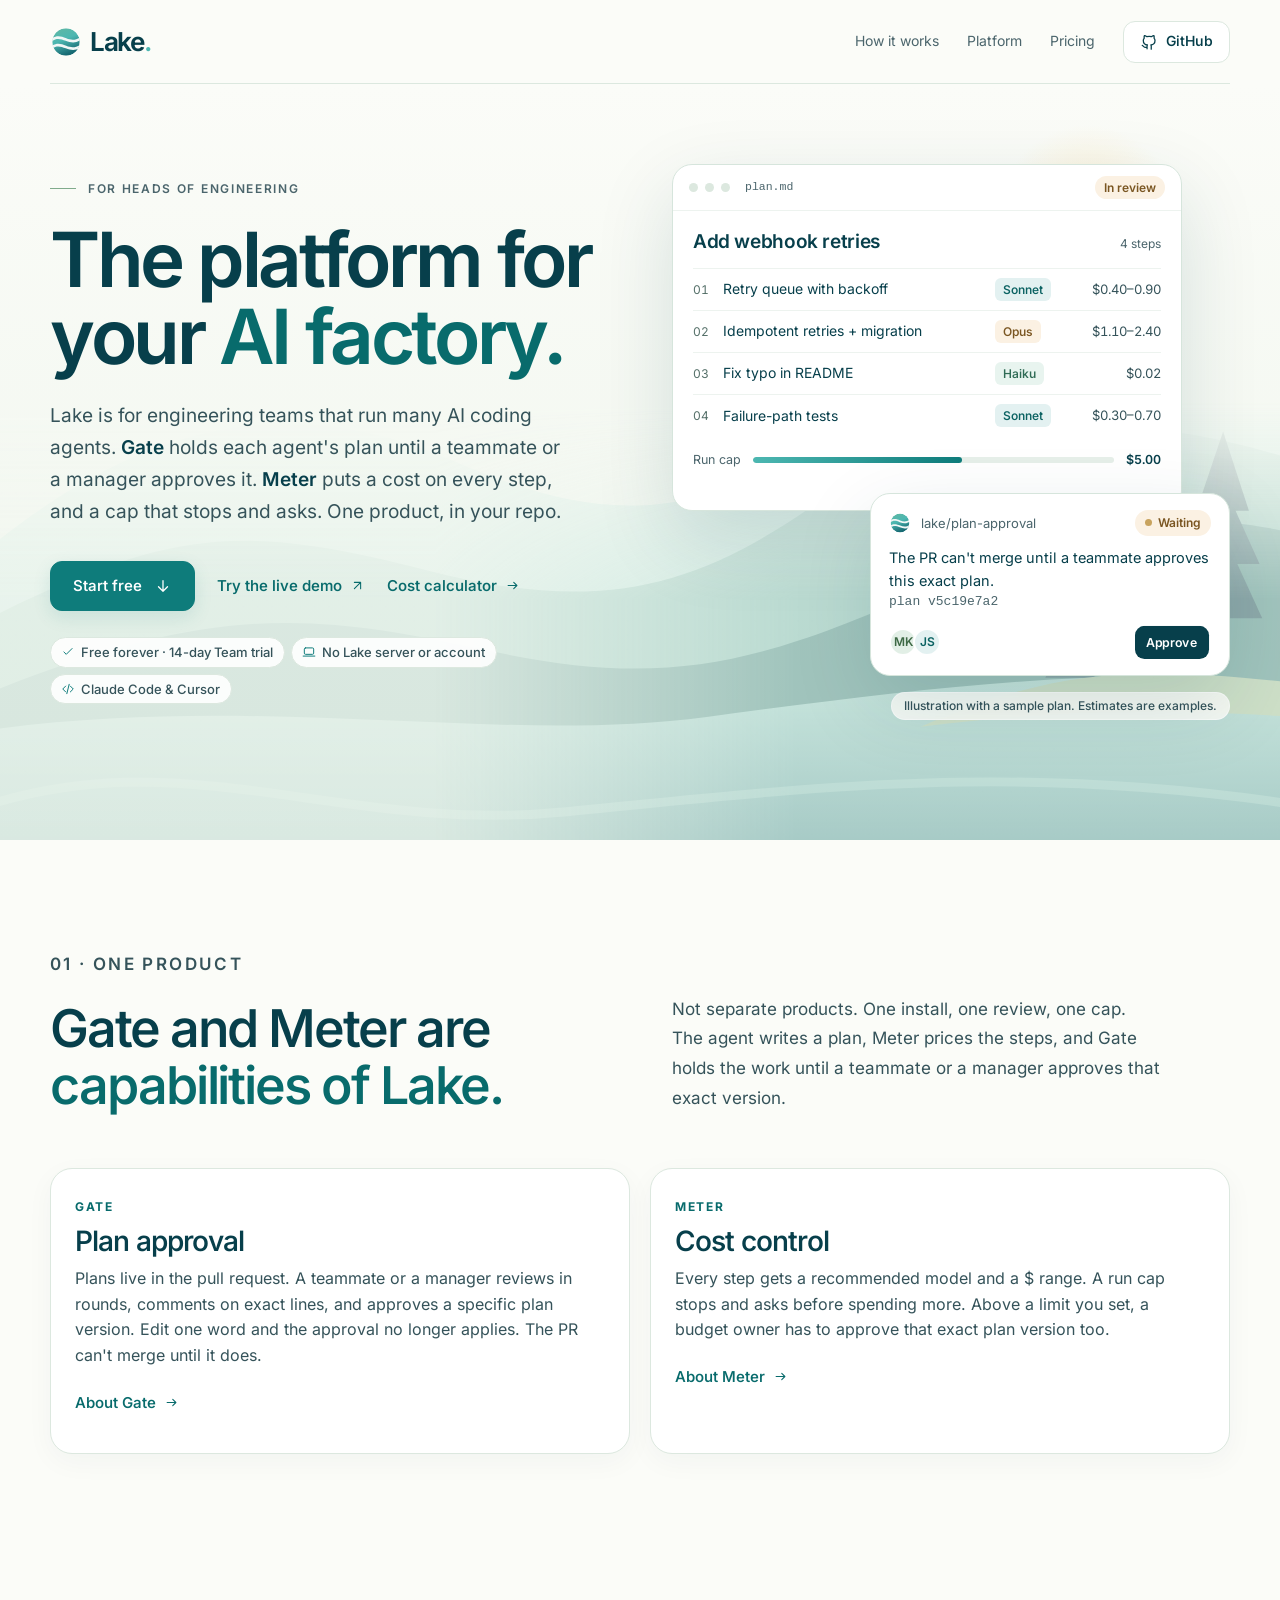
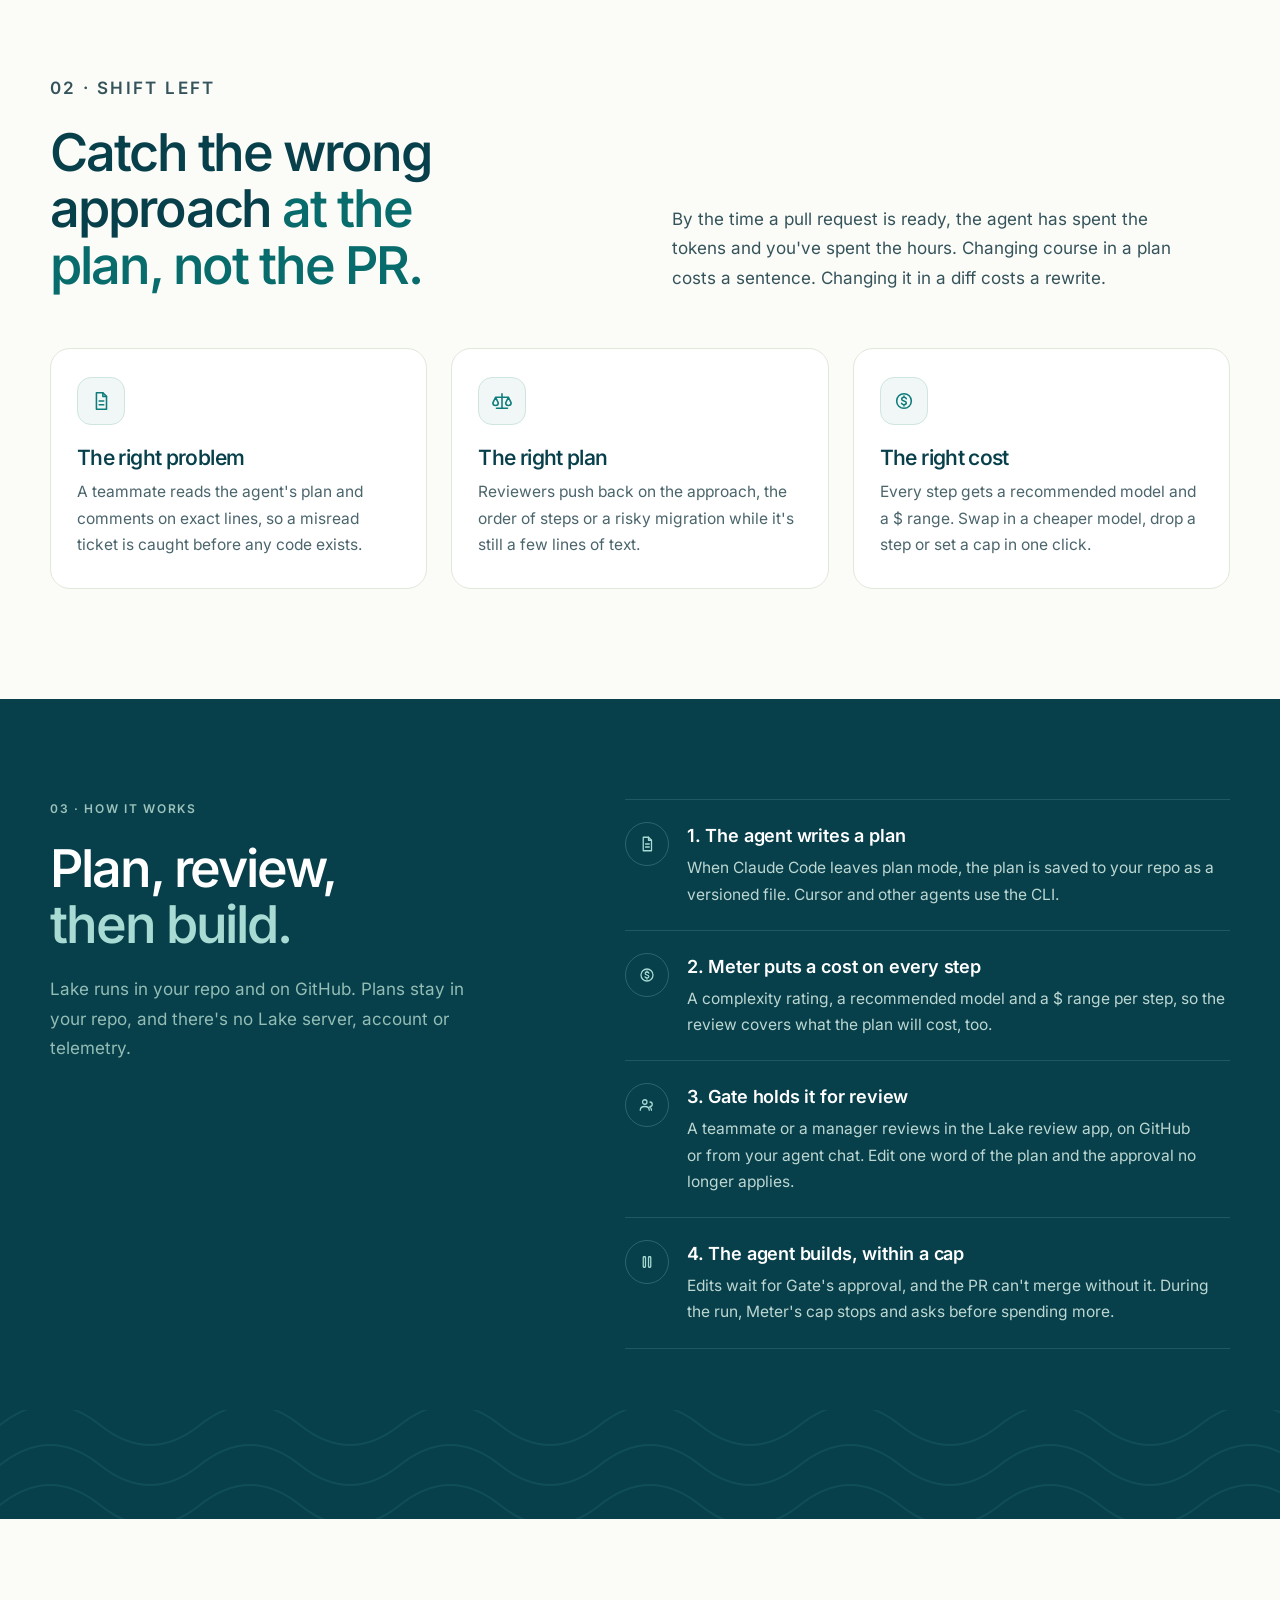
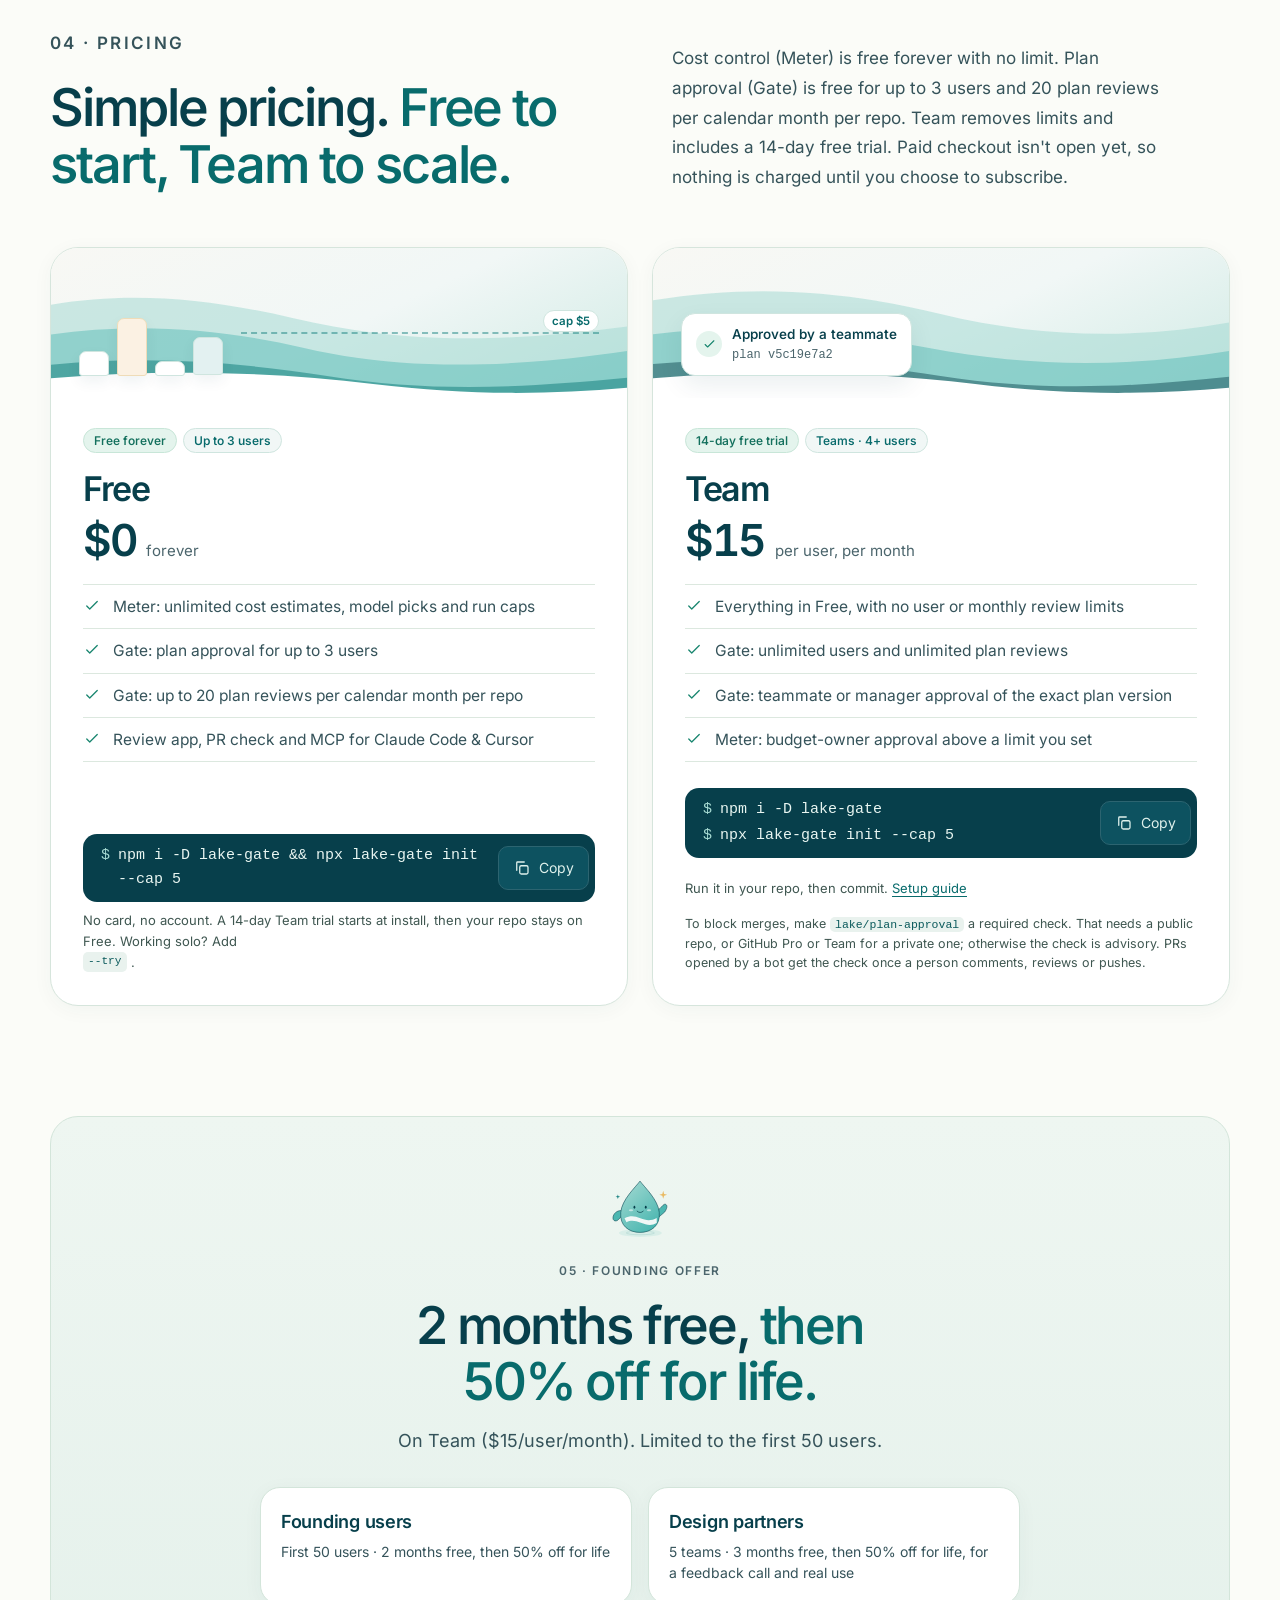
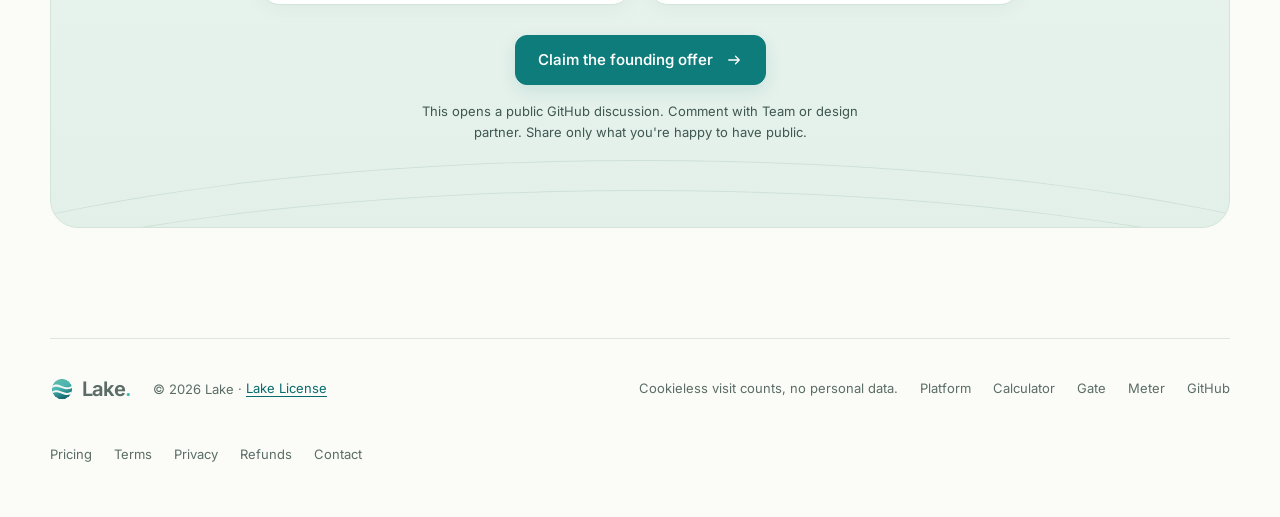
==== commit 715b3c53: "Add Free-forever tier (Meter unlimited; Gate up to 3 users & 20 reviews/mo) + Team ($15/user/mo)" ====
--- a/index.html
+++ b/index.html
@@ -4,10 +4,10 @@
 <meta charset="utf-8">
 <meta name="viewport" content="width=device-width,initial-scale=1">
 <title>Lake · The platform for your AI factory</title>
-<meta name="description" content="Lake is the platform for engineering teams that run many AI coding agents. Gate holds the plan until a teammate or a manager approves it. Meter puts a cost on every step, and a cap that stops and asks. 14-day free trial.">
+<meta name="description" content="Lake is the platform for engineering teams that run many AI coding agents. Cost control (Meter) is free forever. Plan approval (Gate) is free for up to 3 users and 20 plan reviews/month, or Team ($15/user/mo) with a 14-day trial.">
 <meta name="theme-color" content="#0e7c7b">
 <meta property="og:title" content="Lake · The platform for your AI factory">
-<meta property="og:description" content="One product for teams running many AI coding agents. Gate: plan approval. Meter: cost estimates, caps and budget-owner thresholds. 14-day free trial.">
+<meta property="og:description" content="One product for teams running many AI coding agents. Meter cost control is free forever; Gate plan approval is free for up to 3 users & 20 reviews/mo, or Team ($15/user/mo) with a 14-day trial.">
 <meta property="og:type" content="website">
 <meta property="og:url" content="https://getlake.dev/">
 <meta property="og:site_name" content="Lake">
@@ -18,7 +18,7 @@
 <meta property="og:image:alt" content="Lake: the platform for your AI factory. A sample plan with a cost estimate per step, and a teammate approval.">
 <meta name="twitter:card" content="summary_large_image">
 <meta name="twitter:title" content="Lake · The platform for your AI factory">
-<meta name="twitter:description" content="One product for teams running many AI coding agents. Gate: plan approval. Meter: cost estimates, caps and budget-owner thresholds. 14-day free trial.">
+<meta name="twitter:description" content="One product for teams running many AI coding agents. Meter cost control is free forever; Gate plan approval is free for up to 3 users & 20 reviews/mo, or Team ($15/user/mo) with a 14-day trial.">
 <meta name="twitter:image" content="https://getlake.dev/assets/og-home.png">
 <meta name="twitter:image:alt" content="Lake: the platform for your AI factory. A sample plan with a cost estimate per step, and a teammate approval.">
 <link rel="canonical" href="https://getlake.dev/">
@@ -68,12 +68,12 @@
       <h1 id="hero-title">The platform for your <em>AI factory.</em></h1>
       <p class="lede">Lake is for engineering teams that run many AI coding agents. <strong>Gate</strong> holds each agent's plan until a teammate or a manager approves it. <strong>Meter</strong> puts a cost on every step, and a cap that stops and asks. One product, in your repo.</p>
       <div class="hero-ctas">
-        <a class="button" href="#start">Start free trial <svg class="i"><use href="#down"/></svg></a>
+        <a class="button" href="#start">Start free <svg class="i"><use href="#down"/></svg></a>
         <a class="text-link" href="/lake-gate/app/#/demo">Try the live demo <svg class="i"><use href="#up"/></svg></a>
         <a class="text-link" href="/calculator/">Cost calculator <svg class="i"><use href="#arrow"/></svg></a>
       </div>
       <ul class="chips" aria-label="What you get">
-        <li class="chip"><svg class="i"><use href="#check"/></svg>14-day free trial</li>
+        <li class="chip"><svg class="i"><use href="#check"/></svg>Free forever · 14-day Team trial</li>
         <li class="chip"><svg class="i"><use href="#laptop"/></svg>No Lake server or account</li>
         <li class="chip"><svg class="i"><use href="#open"/></svg>Claude Code &amp; Cursor</li>
       </ul>
@@ -163,9 +163,9 @@
   <div class="sec-head">
     <div>
       <p class="section-index">04 · Pricing</p>
-      <h2 id="pricing-title">Simple pricing. <em>14&nbsp;days free to start.</em></h2>
-    </div>
-    <p>Every plan starts with a 14-day free trial. Paid checkout isn't open yet, so nothing is charged until you choose to subscribe.</p>
+      <h2 id="pricing-title">Simple pricing. <em>Free to start, Team to scale.</em></h2>
+    </div>
+    <p>Cost control (Meter) is free forever with no limit. Plan approval (Gate) is free for up to 3 users and 20 plan reviews per calendar month per repo. Team removes limits and includes a 14-day free trial. Paid checkout isn't open yet, so nothing is charged until you choose to subscribe.</p>
   </div>
 
   <div class="products" id="start">
@@ -175,17 +175,17 @@
         <div class="mini"><div class="bars"><i></i><i></i><i></i><i></i></div><span class="capline"></span></div>
       </div>
       <div class="p-body">
-        <div class="p-meta"><span class="free">14-day free trial</span><span>One developer</span></div>
-        <h3>Solo</h3>
-        <p class="price"><b>$12</b><span>per month</span></p>
+        <div class="p-meta"><span class="free">Free forever</span><span>Up to 3 users</span></div>
+        <h3>Free</h3>
+        <p class="price"><b>$0</b><span>forever</span></p>
         <ul class="incl">
-          <li><svg class="i"><use href="#check"/></svg>Gate: plan review for your own agent runs</li>
-          <li><svg class="i"><use href="#check"/></svg>Meter: a model and an estimated cost for every step</li>
-          <li><svg class="i"><use href="#check"/></svg>Meter: a run cap that stops and asks</li>
-          <li><svg class="i"><use href="#check"/></svg>Review app and MCP for Claude Code &amp; Cursor</li>
+          <li><svg class="i"><use href="#check"/></svg>Meter: unlimited cost estimates, model picks and run caps</li>
+          <li><svg class="i"><use href="#check"/></svg>Gate: plan approval for up to 3 users</li>
+          <li><svg class="i"><use href="#check"/></svg>Gate: up to 20 plan reviews per calendar month per repo</li>
+          <li><svg class="i"><use href="#check"/></svg>Review app, PR check and MCP for Claude Code &amp; Cursor</li>
         </ul>
-        <div class="install two"><code><span class="ln"><span class="prompt">$</span><span class="cmd"><span class="nw">npm i -D lake-gate &amp;&amp;</span> <span class="nw">npx lake-gate init</span> <span class="nw">--try --cap 10</span></span></span></code><button class="copy" type="button" data-copy="npm i -D lake-gate &amp;&amp; npx lake-gate init --try --cap 10" aria-label="Copy install commands"><svg class="i"><use href="#copy"/></svg><span class="idle">Copy</span><span class="done">Copied</span></button></div>
-        <p class="p-note">Run it in your repo. Your trial starts at install.</p>
+        <div class="install two"><code><span class="ln"><span class="prompt">$</span><span class="cmd"><span class="nw">npm i -D lake-gate &amp;&amp;</span> <span class="nw">npx lake-gate init</span> <span class="nw">--cap 5</span></span></span></code><button class="copy" type="button" data-copy="npm i -D lake-gate &amp;&amp; npx lake-gate init --cap 5" aria-label="Copy install commands"><svg class="i"><use href="#copy"/></svg><span class="idle">Copy</span><span class="done">Copied</span></button></div>
+        <p class="p-note">No card, no account. A 14-day Team trial starts at install, then your repo stays on Free. Working solo? Add <code>--try</code>.</p>
       </div>
     </article>
 
@@ -195,13 +195,13 @@
         <div class="mini"><div class="stamp"><span class="tick"><svg class="i"><use href="#check"/></svg></span><span>Approved by a teammate<small>plan v5c19e7a2</small></span></div></div>
       </div>
       <div class="p-body">
-        <div class="p-meta"><span class="free">14-day free trial</span><span>Teams</span></div>
+        <div class="p-meta"><span class="free">14-day free trial</span><span>Teams · 4+ users</span></div>
         <h3>Team</h3>
         <p class="price"><b>$15</b><span>per user, per month</span></p>
         <ul class="incl">
-          <li><svg class="i"><use href="#check"/></svg>Everything in Solo</li>
+          <li><svg class="i"><use href="#check"/></svg>Everything in Free, with no user or monthly review limits</li>
+          <li><svg class="i"><use href="#check"/></svg>Gate: unlimited users and unlimited plan reviews</li>
           <li><svg class="i"><use href="#check"/></svg>Gate: teammate or manager approval of the exact plan version</li>
-          <li><svg class="i"><use href="#check"/></svg>Gate: a PR check, so unapproved plans can't merge</li>
           <li><svg class="i"><use href="#check"/></svg>Meter: budget-owner approval above a limit you set</li>
         </ul>
         <div class="install two"><code><span class="ln"><span class="prompt">$</span><span class="cmd"><span class="nw">npm i -D lake-gate</span></span></span><span class="ln"><span class="prompt">$</span><span class="cmd"><span class="nw">npx lake-gate init</span> <span class="nw">--cap 5</span></span></span></code><button class="copy" type="button" data-copy="npm i -D lake-gate &amp;&amp; npx lake-gate init --cap 5" aria-label="Copy install commands"><svg class="i"><use href="#copy"/></svg><span class="idle">Copy</span><span class="done">Copied</span></button></div>
@@ -217,7 +217,7 @@
     <img class="ripple" src="/assets/ripple-mascot.svg" alt="" width="72" height="72">
     <p class="section-index">05 · Founding offer</p>
     <h2 id="founding-title">2 months free, <em>then 50% off for life.</em></h2>
-    <p class="body">On Solo or Team. Limited to the first 50 users.</p>
+    <p class="body">On Team ($15/user/month). Limited to the first 50 users.</p>
     <div class="offer-row">
       <div class="offer"><b>Founding users</b><span>First 50 users · 2 months free, then 50% off for life</span></div>
       <div class="offer"><b>Design partners</b><span>5 teams · 3 months free, then 50% off for life, for a feedback call and real use</span></div>
@@ -225,7 +225,7 @@
     <div class="partner-ctas">
       <a class="button" data-founding-cta href="https://github.com/getlake/getlake.github.io/discussions/1">Claim the founding offer <svg class="i"><use href="#arrow"/></svg></a>
     </div>
-    <p class="microcopy">This opens a public GitHub discussion. Comment with Solo, Team or design partner. Share only what you're happy to have public.</p>
+    <p class="microcopy">This opens a public GitHub discussion. Comment with Team or design partner. Share only what you're happy to have public.</p>
   </div>
 </section>
 </main>
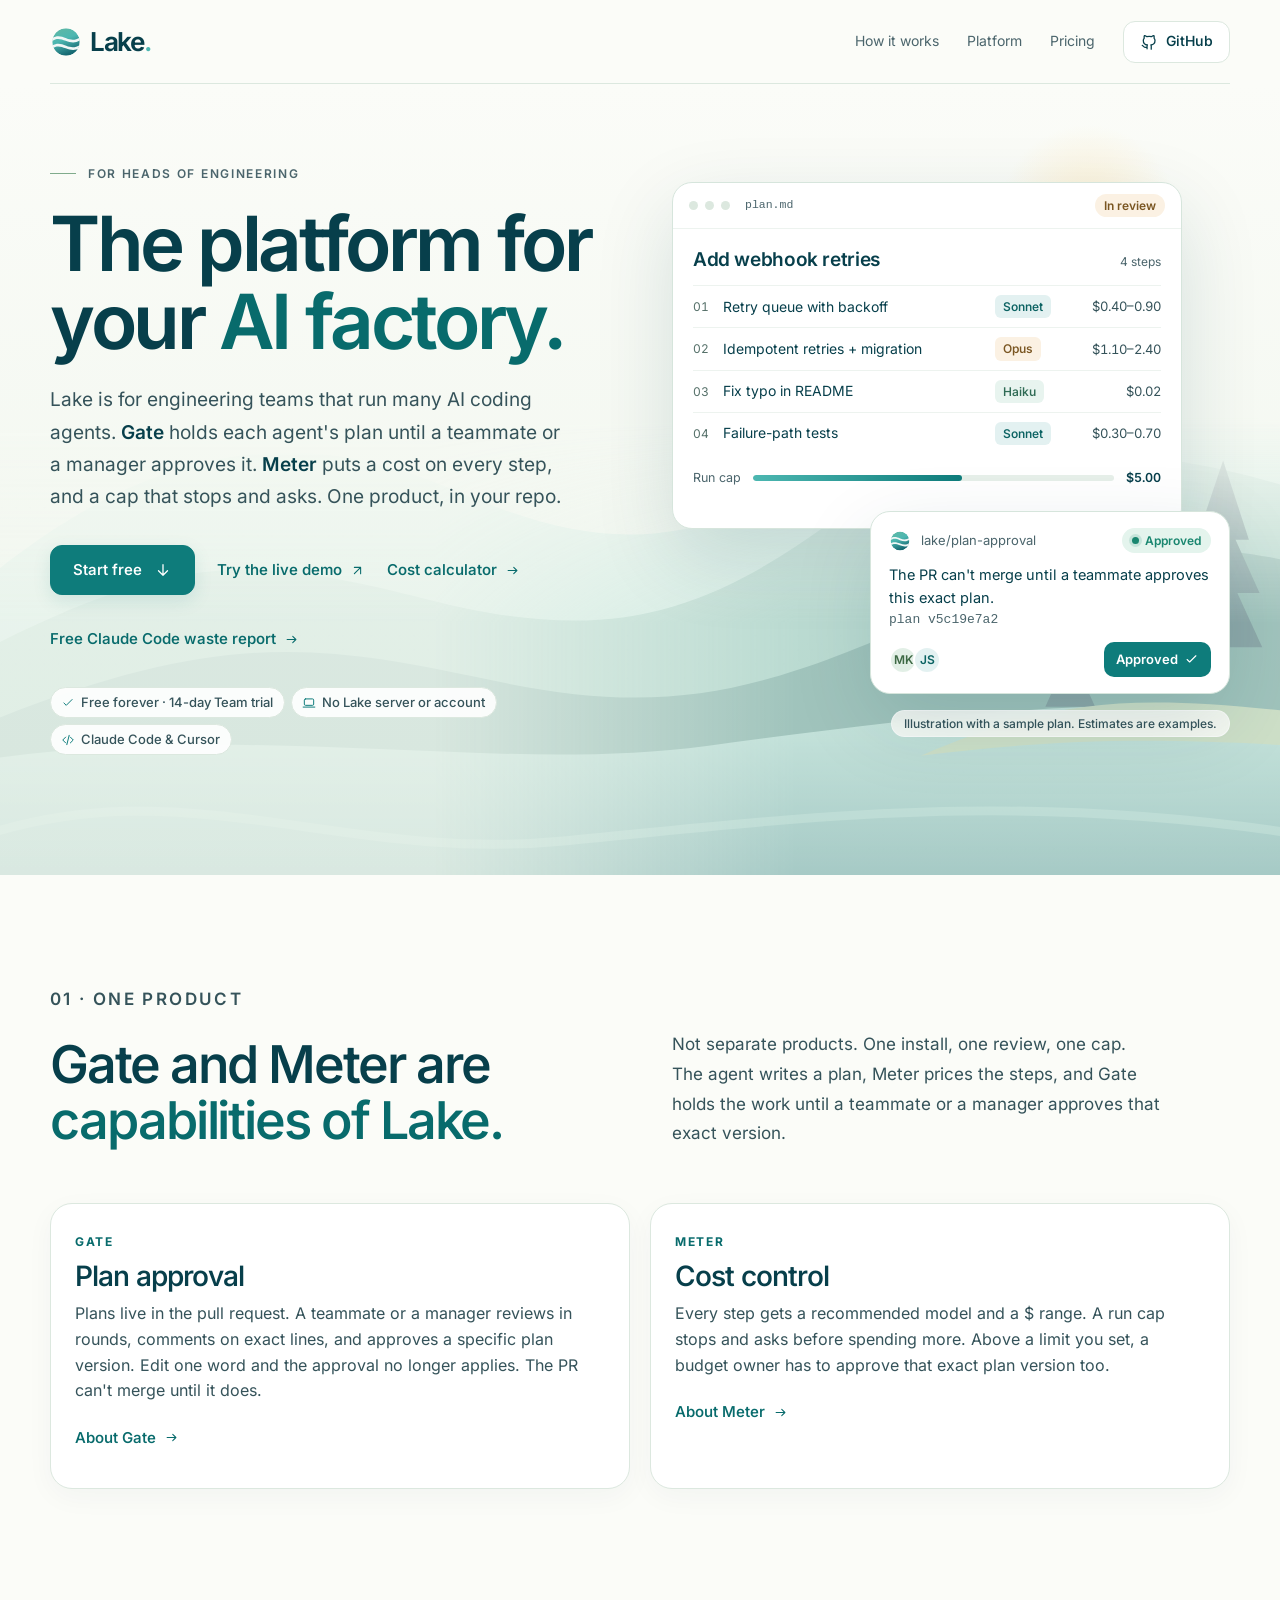
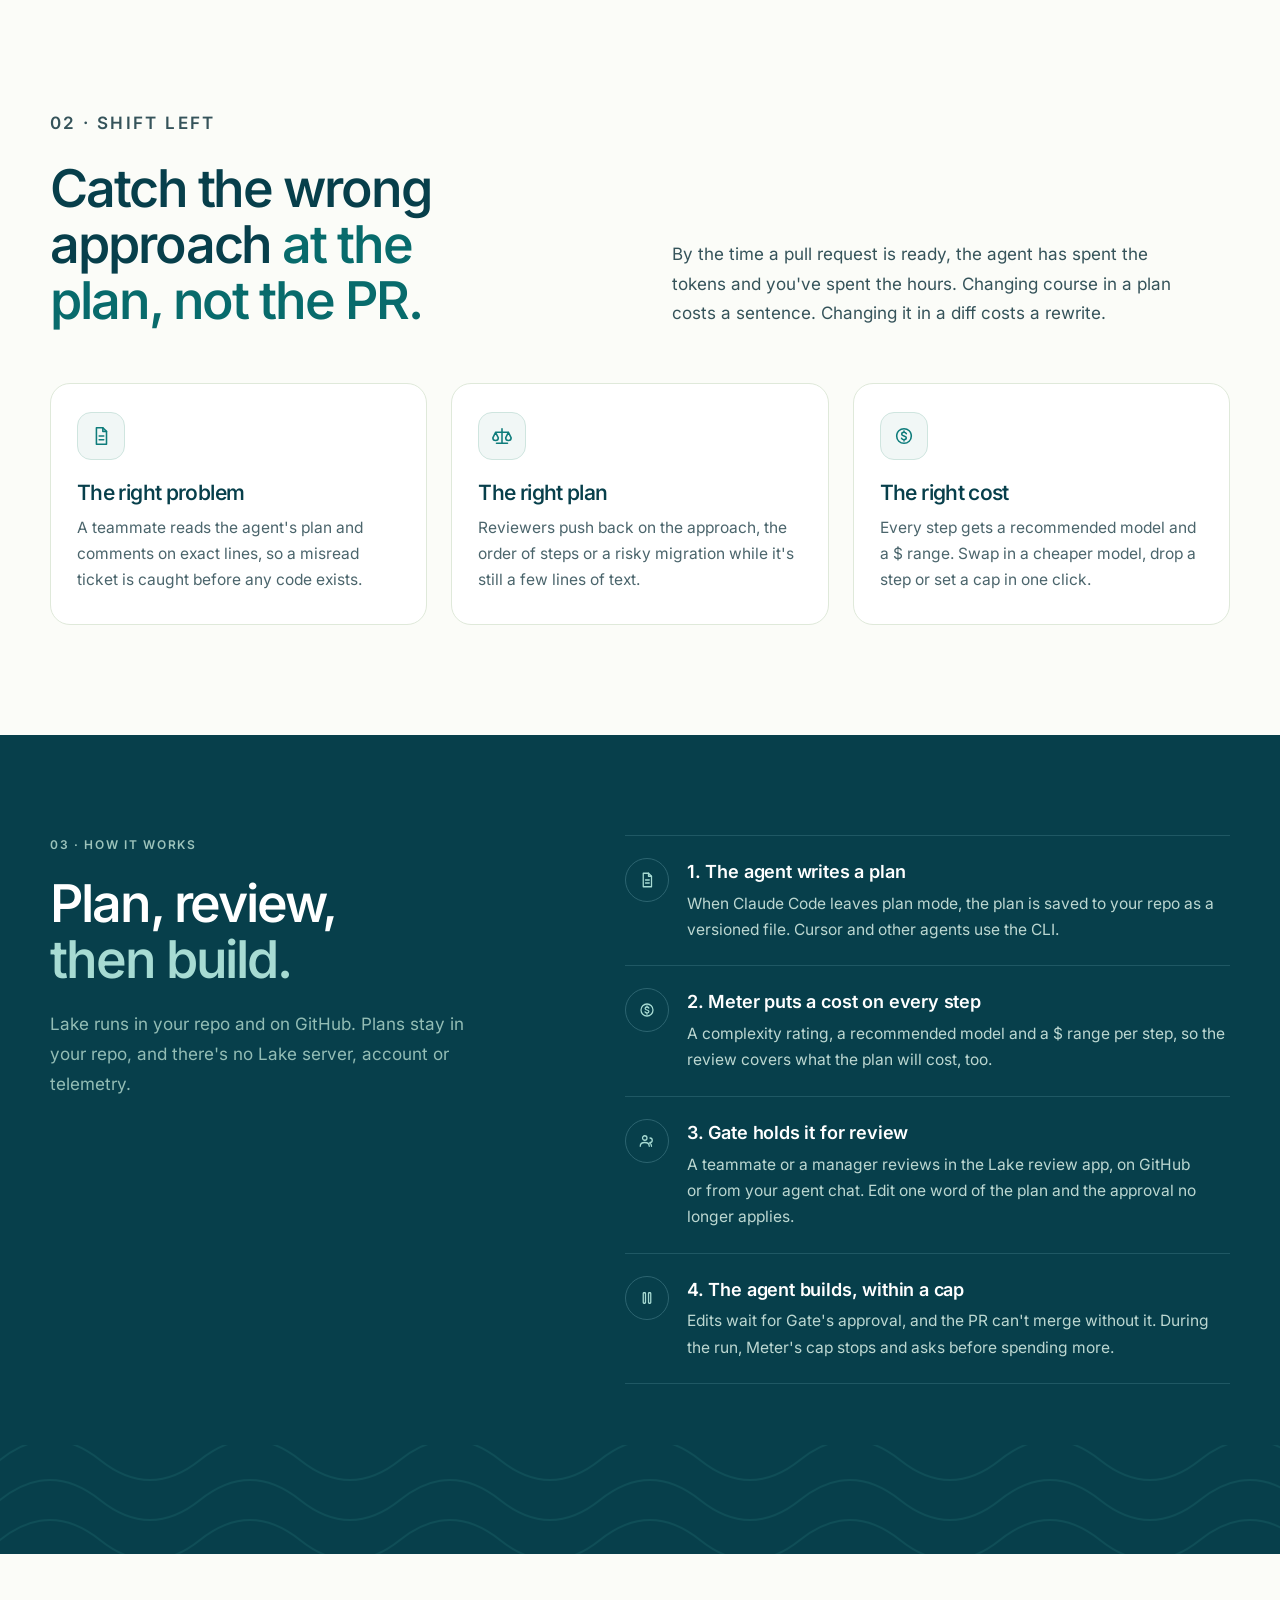
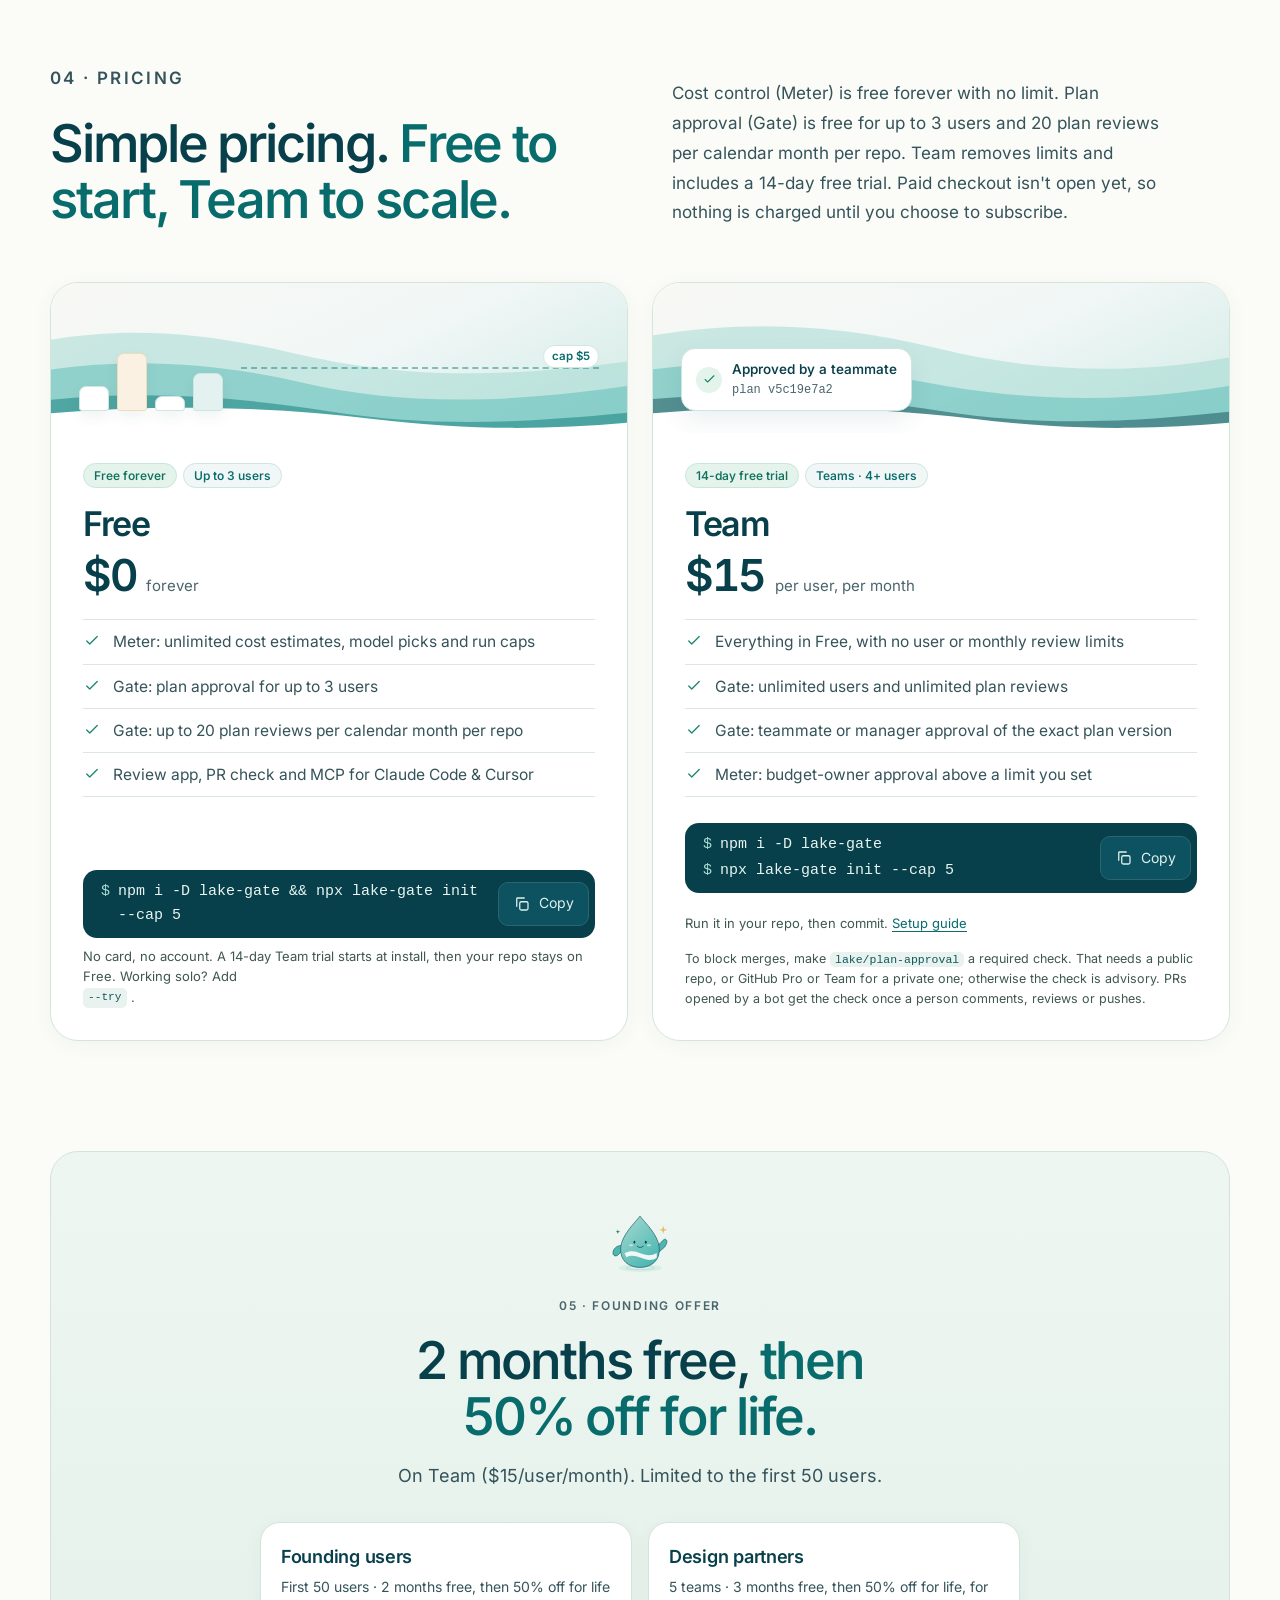
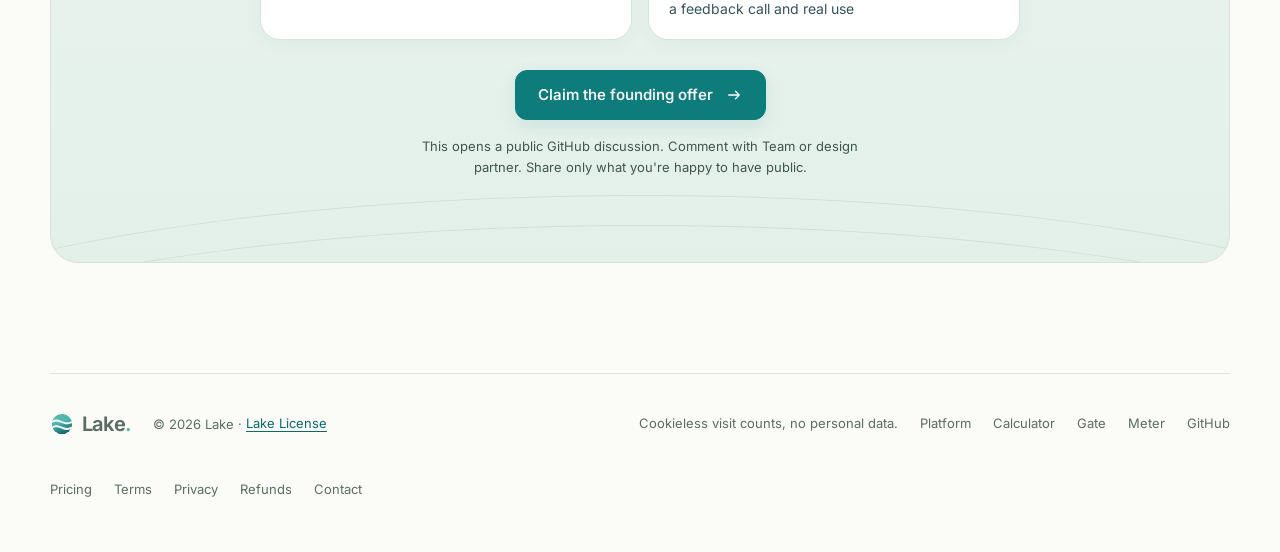
==== commit a1d7ca92: "Add /waste-report/: Claude Code waste report offer (mailto request form, sample PDF + video), home C" ====
--- a/index.html
+++ b/index.html
@@ -71,6 +71,7 @@
         <a class="button" href="#start">Start free <svg class="i"><use href="#down"/></svg></a>
         <a class="text-link" href="/lake-gate/app/#/demo">Try the live demo <svg class="i"><use href="#up"/></svg></a>
         <a class="text-link" href="/calculator/">Cost calculator <svg class="i"><use href="#arrow"/></svg></a>
+        <a class="text-link" href="/waste-report/">Free Claude Code waste report <svg class="i"><use href="#arrow"/></svg></a>
       </div>
       <ul class="chips" aria-label="What you get">
         <li class="chip"><svg class="i"><use href="#check"/></svg>Free forever · 14-day Team trial</li>
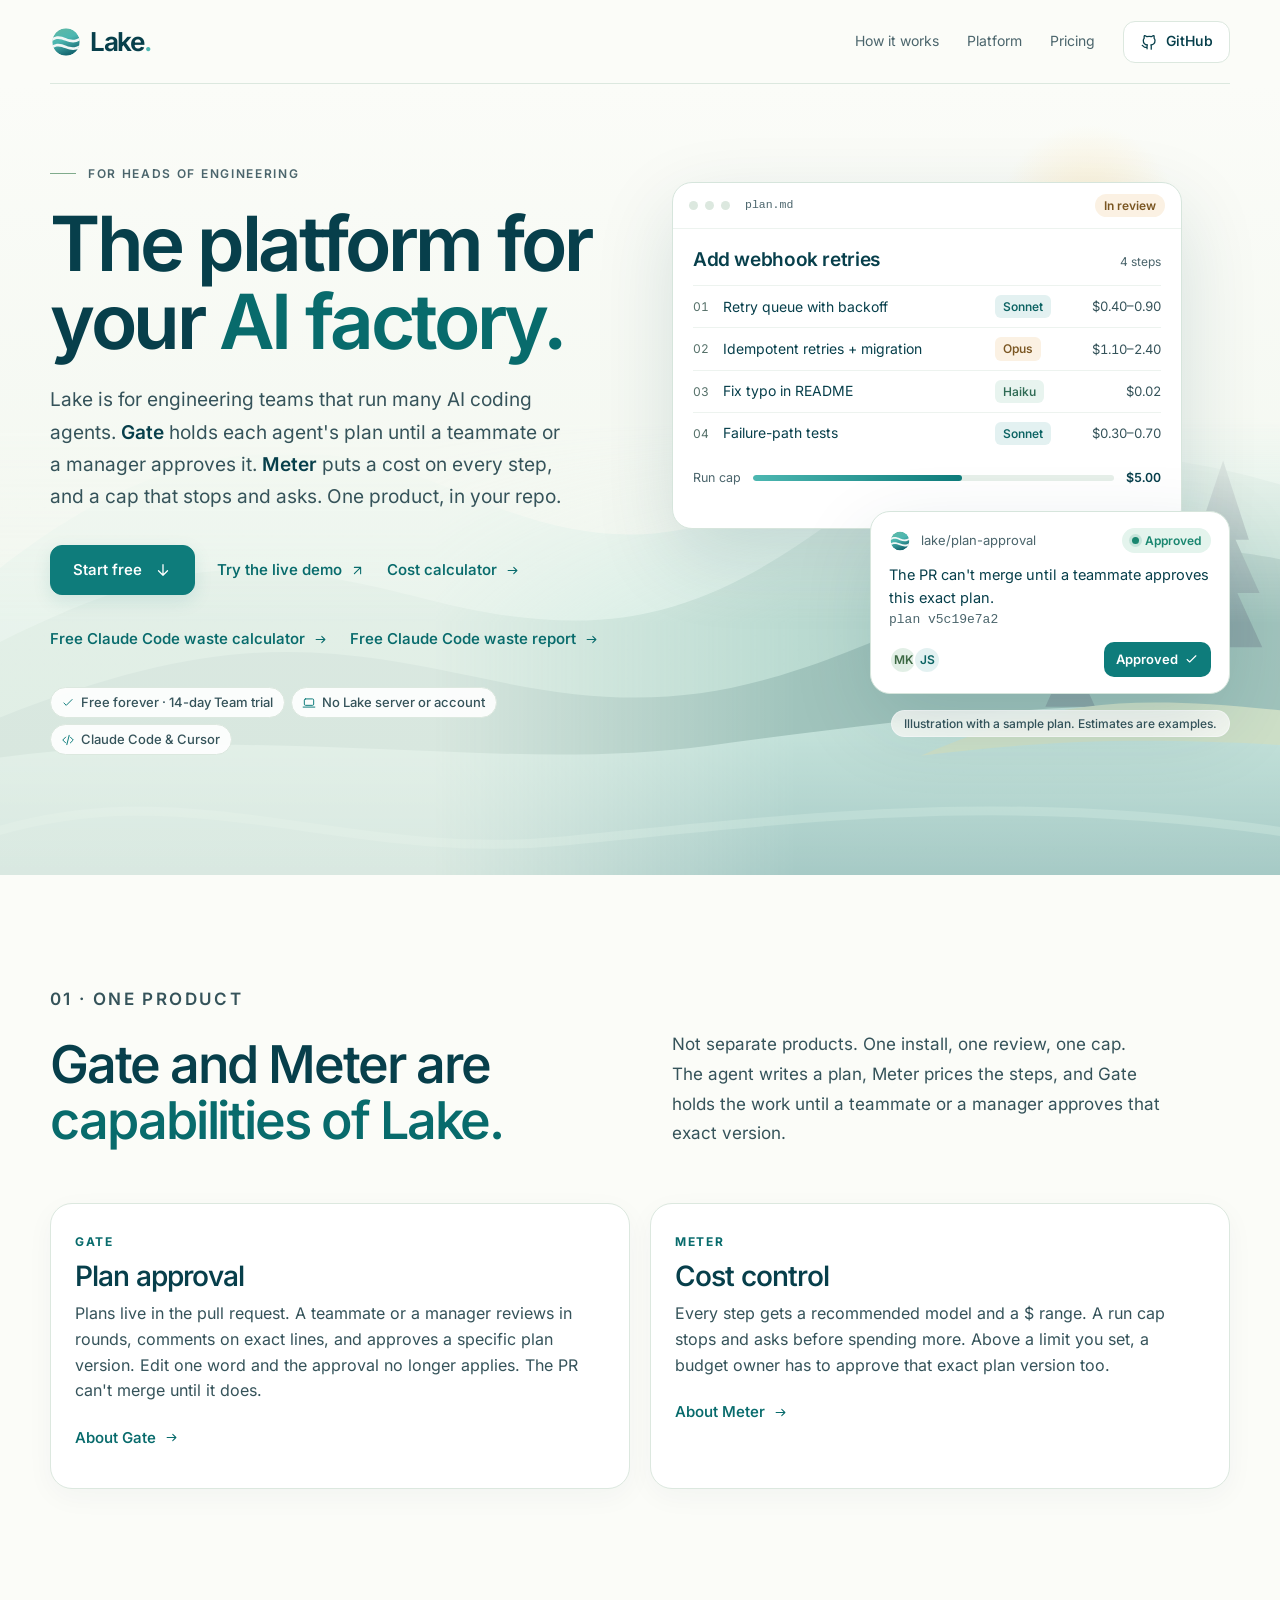
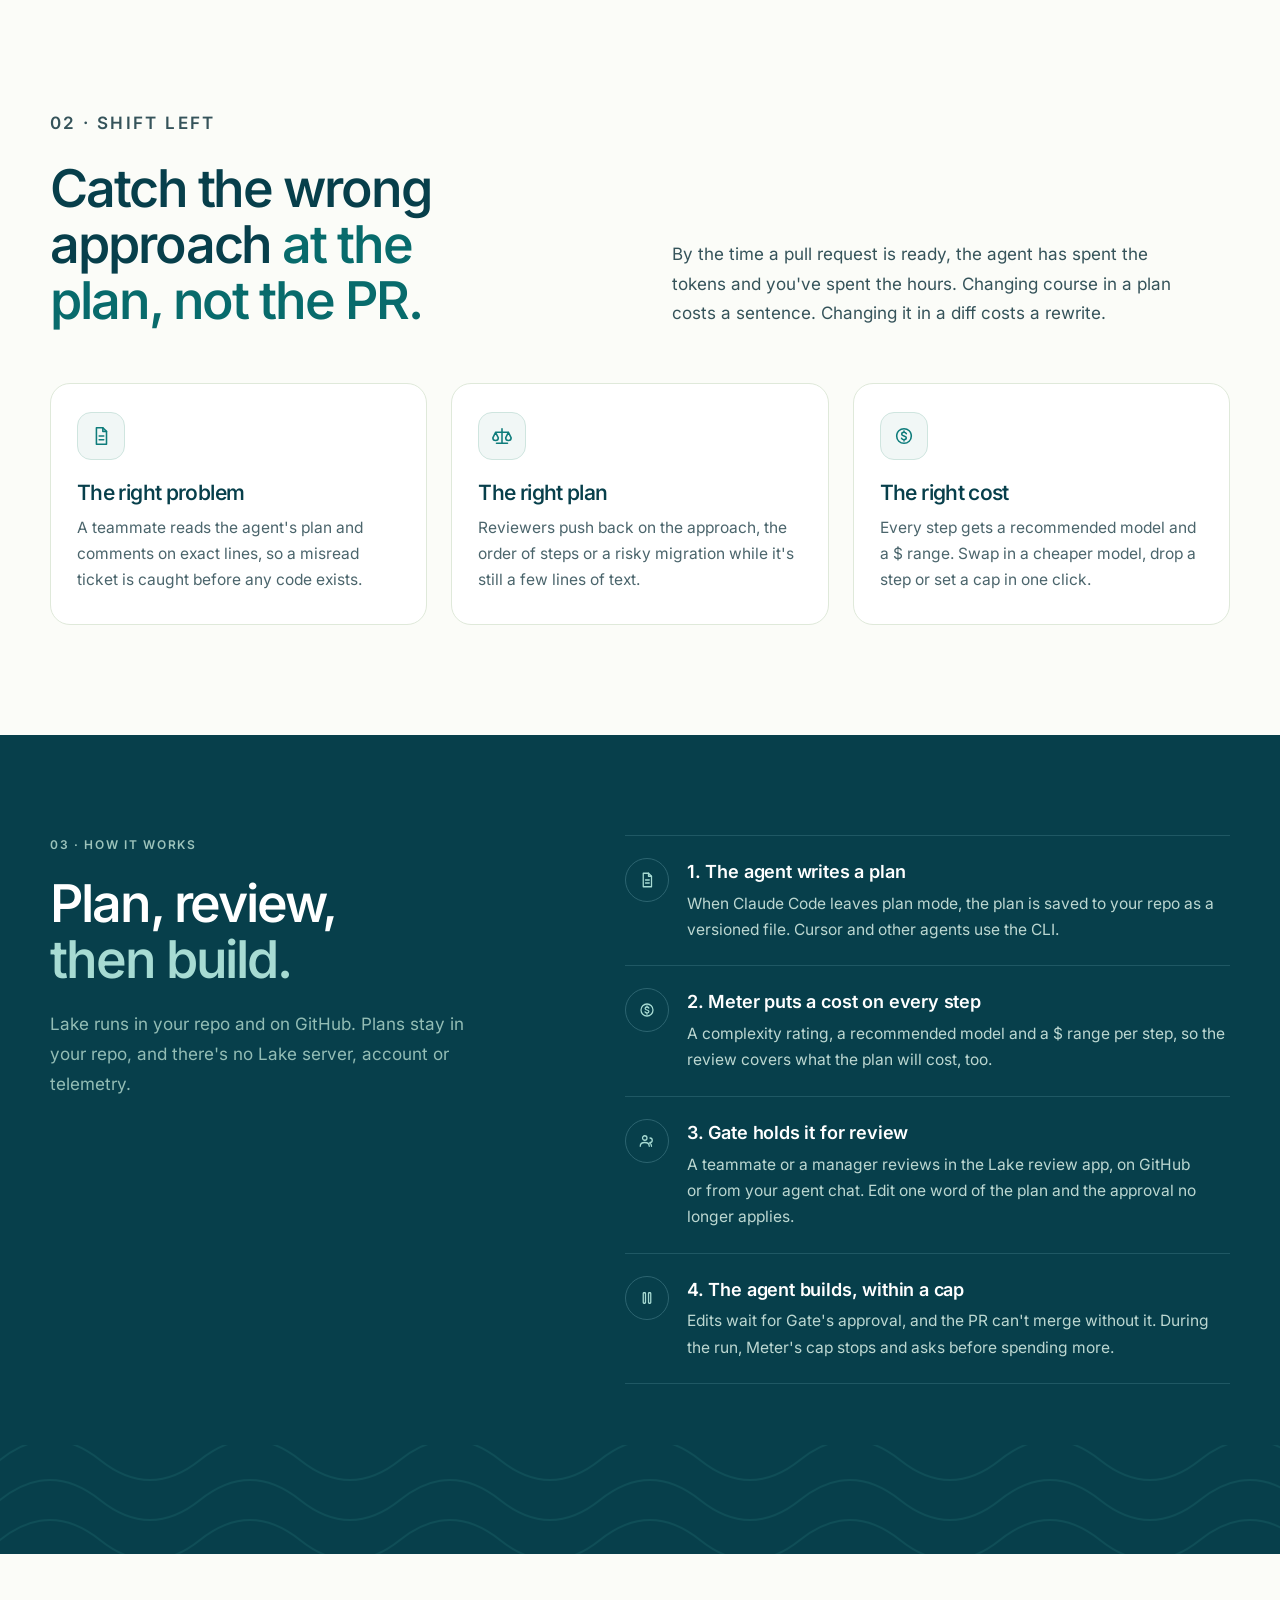
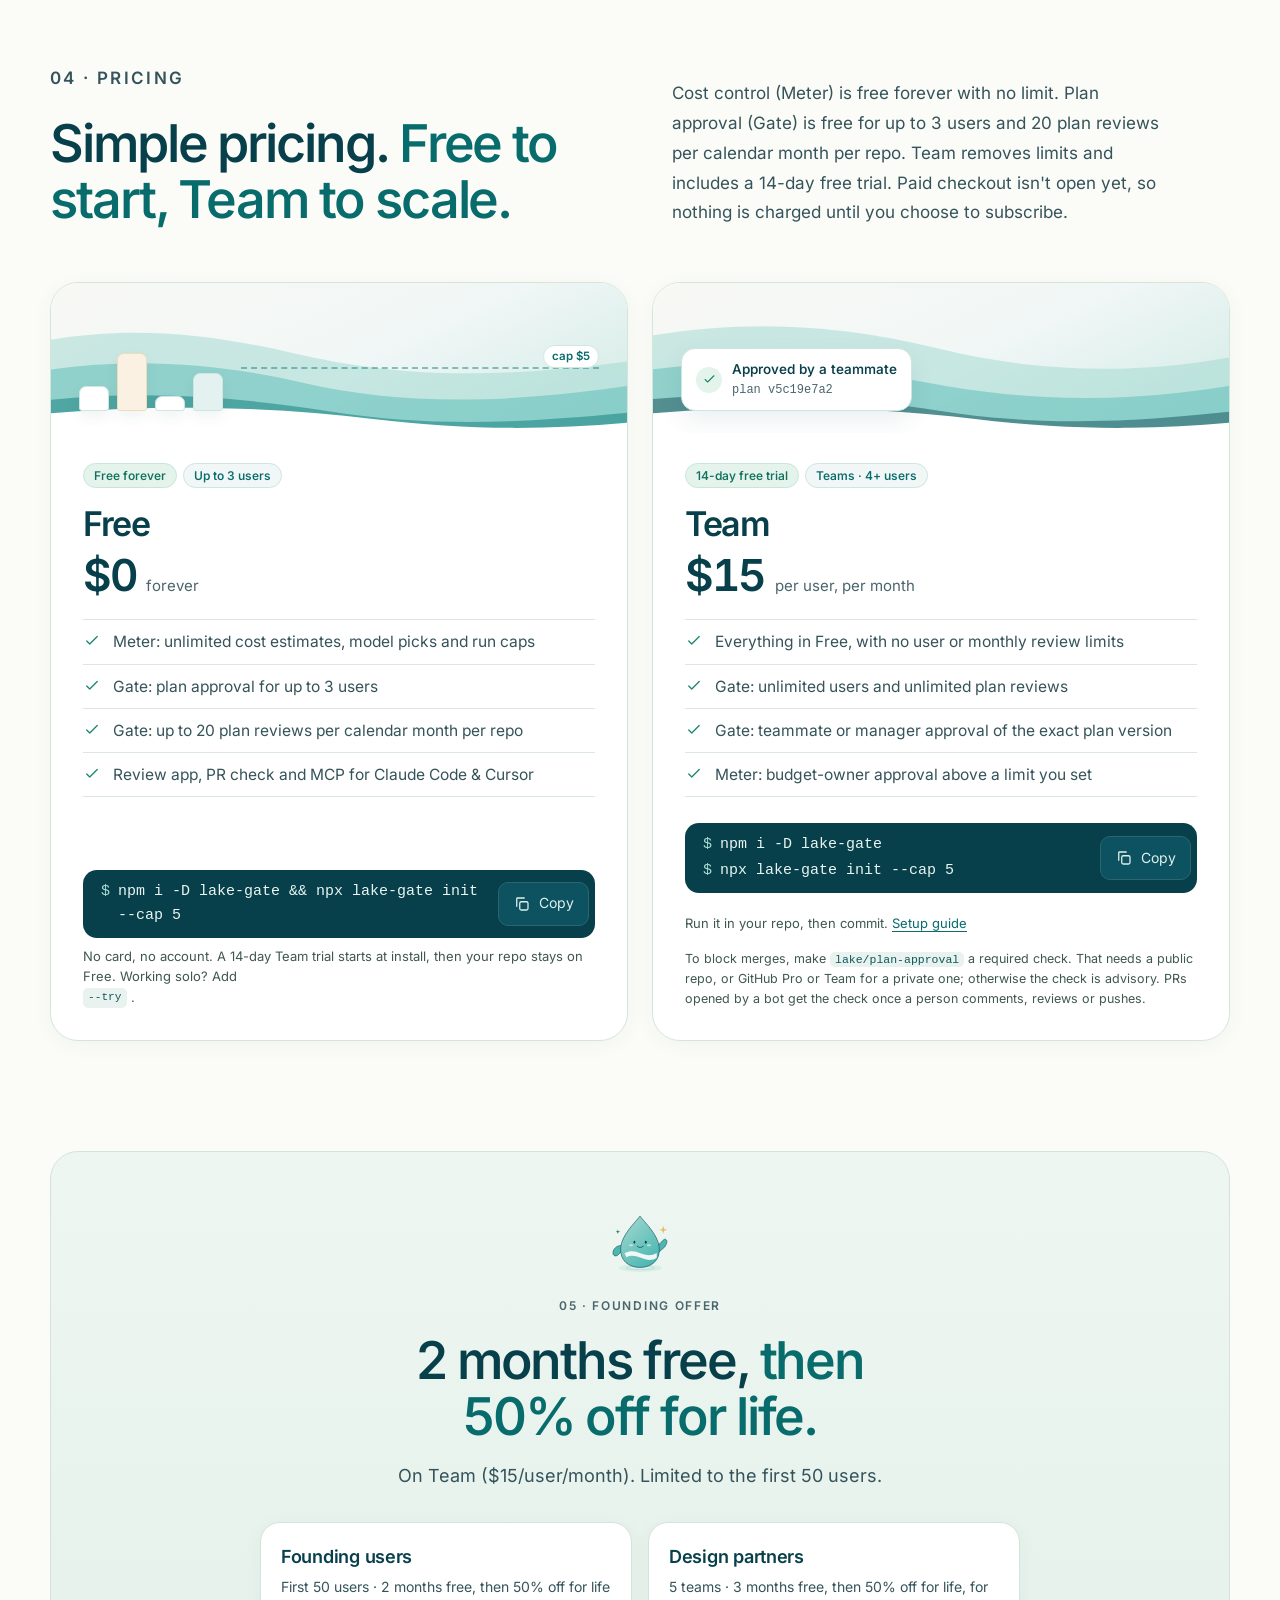
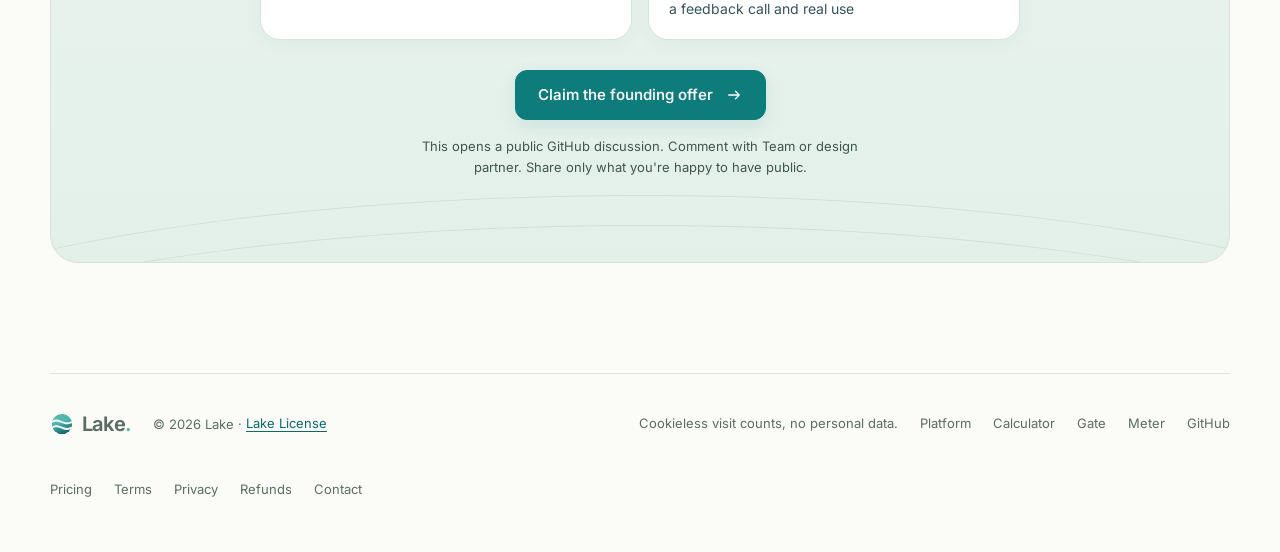
==== commit 43935cfe: "Add /waste-calculator/: free in-browser Claude Code waste calculator (ccusage JSON, sample data, pla" ====
--- a/index.html
+++ b/index.html
@@ -71,6 +71,7 @@
         <a class="button" href="#start">Start free <svg class="i"><use href="#down"/></svg></a>
         <a class="text-link" href="/lake-gate/app/#/demo">Try the live demo <svg class="i"><use href="#up"/></svg></a>
         <a class="text-link" href="/calculator/">Cost calculator <svg class="i"><use href="#arrow"/></svg></a>
+        <a class="text-link" href="/waste-calculator/">Free Claude Code waste calculator <svg class="i"><use href="#arrow"/></svg></a>
         <a class="text-link" href="/waste-report/">Free Claude Code waste report <svg class="i"><use href="#arrow"/></svg></a>
       </div>
       <ul class="chips" aria-label="What you get">
